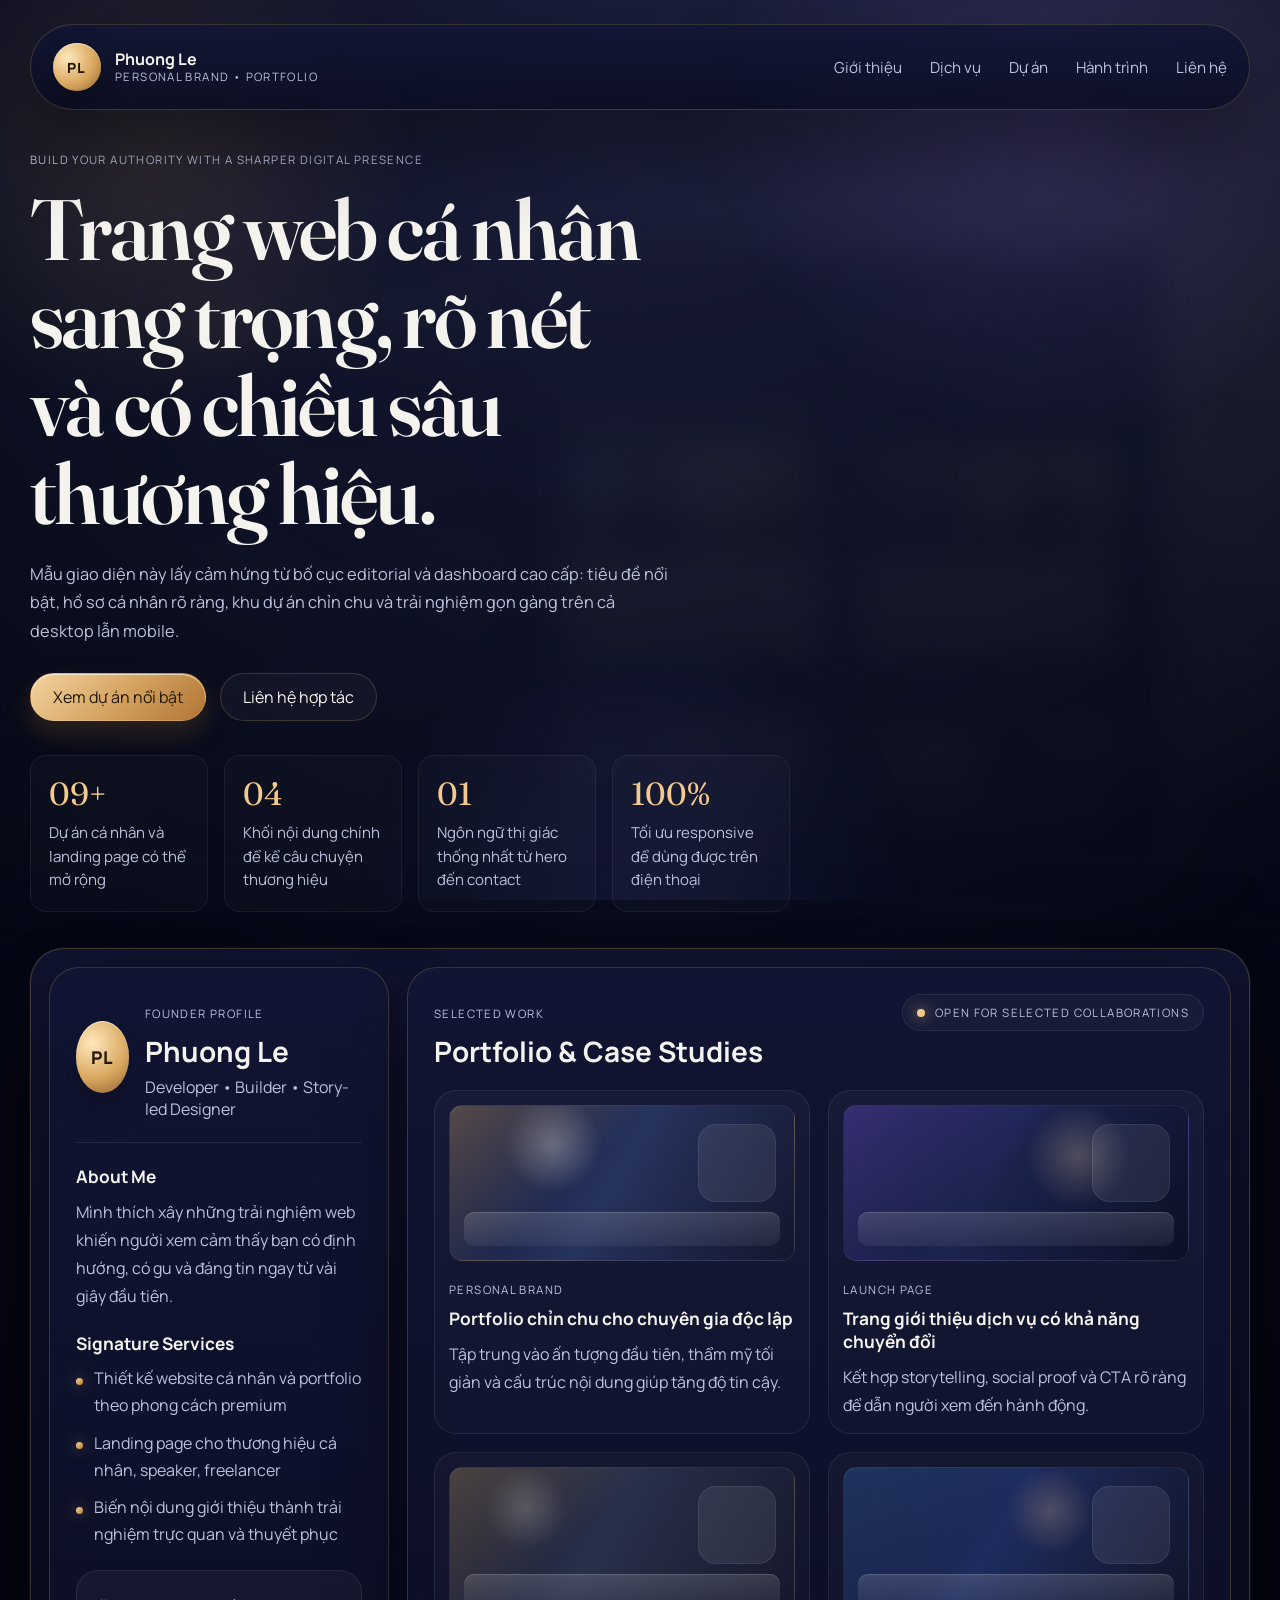
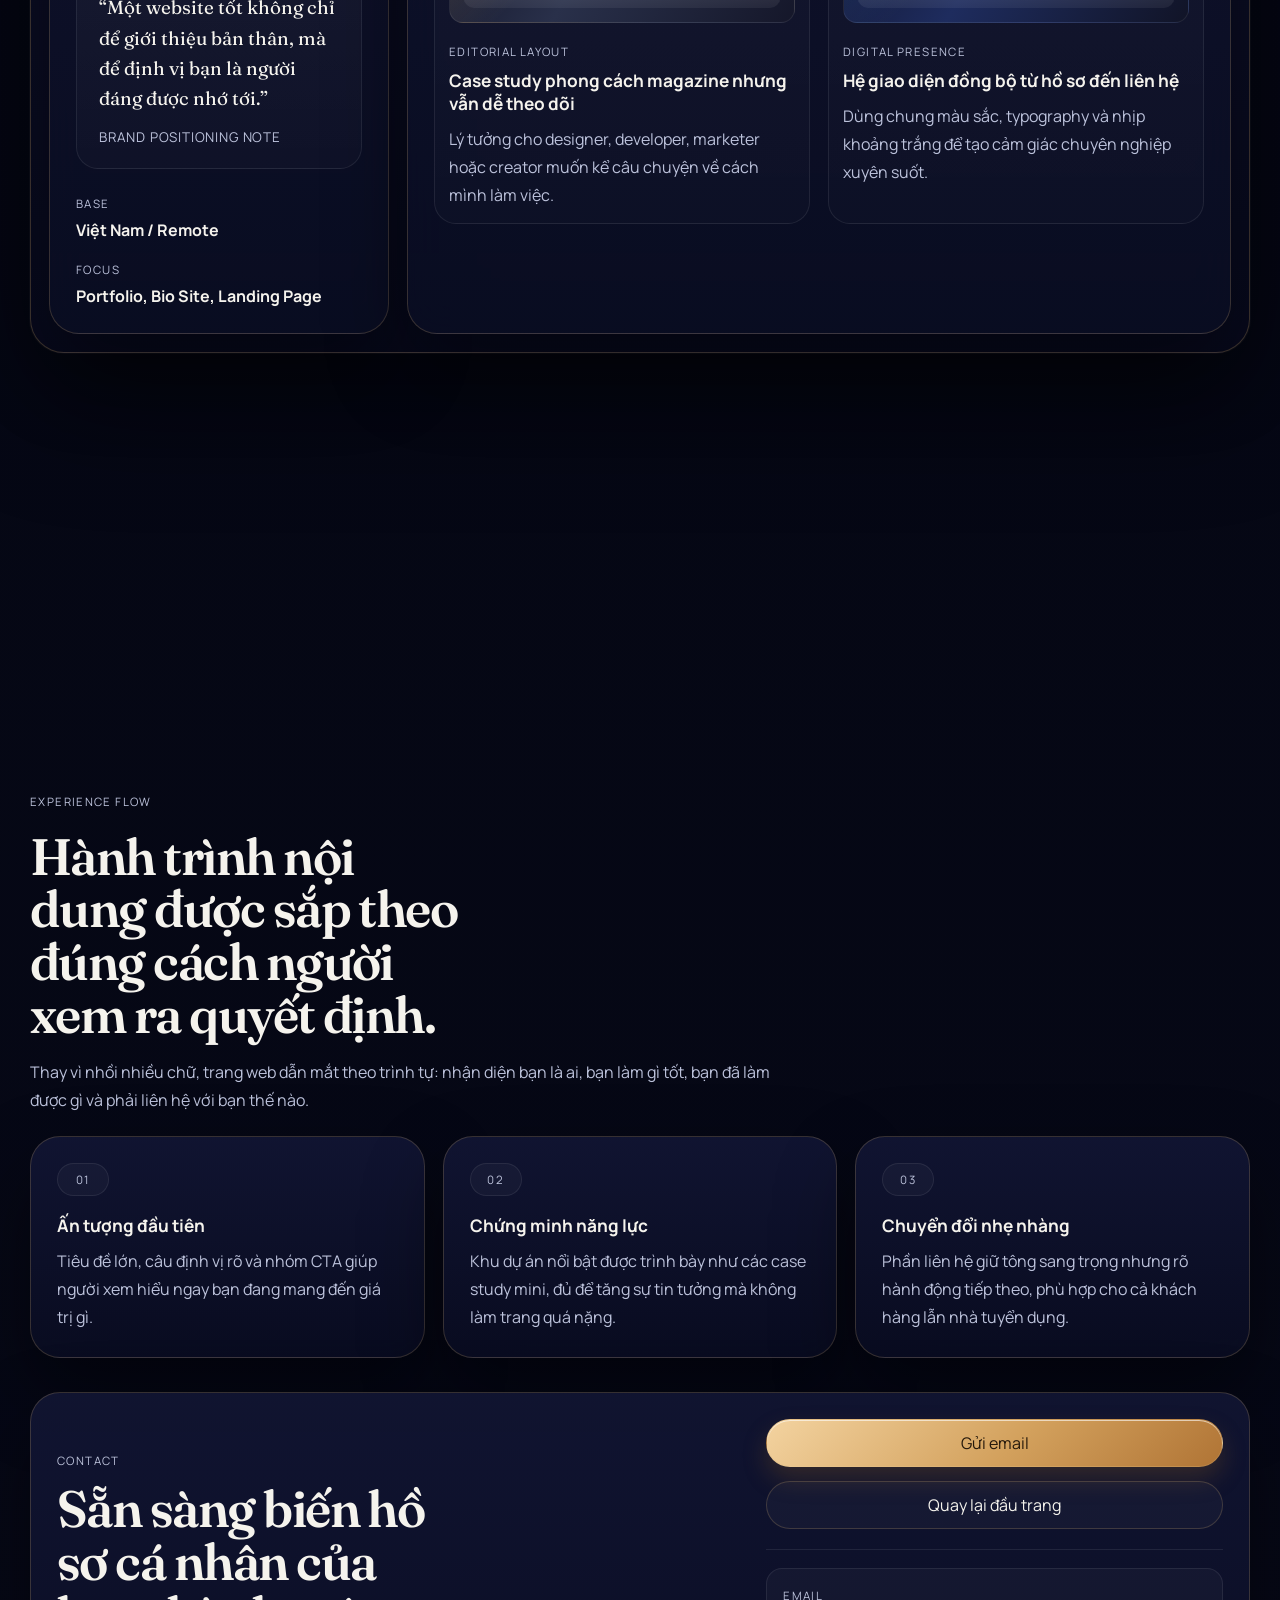
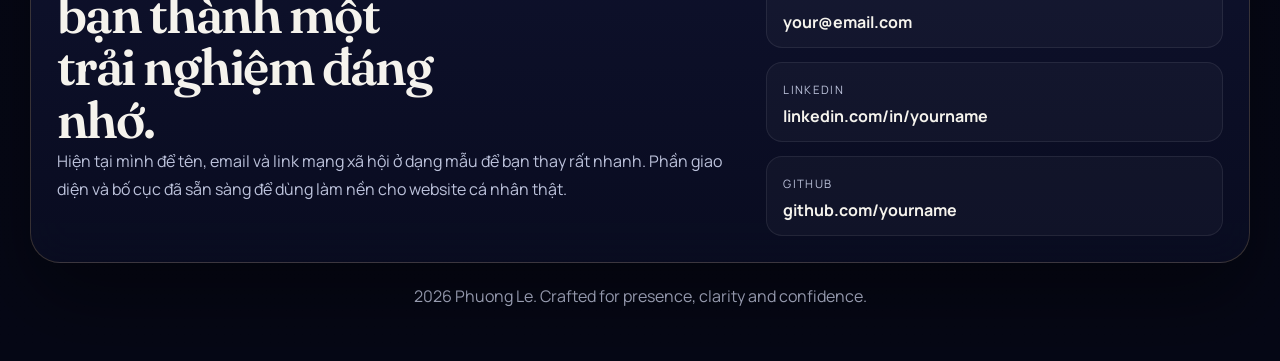
==== index.html @ 5dfbf891 "Initial personal website" ====
<!DOCTYPE html>
<html lang="vi">
  <head>
    <meta charset="UTF-8" />
    <meta name="viewport" content="width=device-width, initial-scale=1.0" />
    <title>Phuong Le | Personal Website</title>
    <meta
      name="description"
      content="Trang web cá nhân phong cách dark luxury dành cho portfolio, thương hiệu cá nhân và các dự án nổi bật."
    />
    <script>
      document.documentElement.classList.add("js");
    </script>
    <link rel="preconnect" href="https://fonts.googleapis.com" />
    <link rel="preconnect" href="https://fonts.gstatic.com" crossorigin />
    <link
      href="https://fonts.googleapis.com/css2?family=Fraunces:opsz,wght@9..144,600;9..144,700&amp;family=Manrope:wght@400;500;600;700;800&amp;display=swap"
      rel="stylesheet"
    />
    <link rel="stylesheet" href="styles.css" />
    <script defer src="script.js"></script>
  </head>
  <body>
    <div class="page-shell">
      <header class="site-header glass reveal">
        <a class="brand" href="#top" aria-label="Trang chủ">
          <span class="brand-mark">PL</span>
          <span class="brand-copy">
            <strong>Phuong Le</strong>
            <small>Personal Brand • Portfolio</small>
          </span>
        </a>

        <button
          class="nav-toggle"
          type="button"
          aria-expanded="false"
          aria-controls="site-nav"
          aria-label="Mở menu điều hướng"
        >
          <span></span>
          <span></span>
        </button>

        <nav class="site-nav" id="site-nav">
          <a href="#gioi-thieu">Giới thiệu</a>
          <a href="#dich-vu">Dịch vụ</a>
          <a href="#du-an">Dự án</a>
          <a href="#hanh-trinh">Hành trình</a>
          <a href="#lien-he">Liên hệ</a>
        </nav>
      </header>

      <main id="top">
        <section class="hero section" id="gioi-thieu">
          <div class="hero-copy reveal">
            <p class="eyebrow">Build your authority with a sharper digital presence</p>
            <h1>Trang web cá nhân sang trọng, rõ nét và có chiều sâu thương hiệu.</h1>
            <p class="lead">
              Mẫu giao diện này lấy cảm hứng từ bố cục editorial và dashboard cao cấp:
              tiêu đề nổi bật, hồ sơ cá nhân rõ ràng, khu dự án chỉn chu và trải nghiệm
              gọn gàng trên cả desktop lẫn mobile.
            </p>

            <div class="cta-row">
              <a class="button button-primary" href="#du-an">Xem dự án nổi bật</a>
              <a class="button button-secondary" href="#lien-he">Liên hệ hợp tác</a>
            </div>

            <dl class="stats">
              <div>
                <dt>09+</dt>
                <dd>Dự án cá nhân và landing page có thể mở rộng</dd>
              </div>
              <div>
                <dt>04</dt>
                <dd>Khối nội dung chính để kể câu chuyện thương hiệu</dd>
              </div>
              <div>
                <dt>01</dt>
                <dd>Ngôn ngữ thị giác thống nhất từ hero đến contact</dd>
              </div>
              <div>
                <dt>100%</dt>
                <dd>Tối ưu responsive để dùng được trên điện thoại</dd>
              </div>
            </dl>
          </div>

          <div class="workspace-frame reveal">
            <aside class="panel profile-panel">
              <div class="profile-top">
                <div class="avatar" aria-hidden="true">PL</div>
                <div>
                  <p class="mini-label">Founder Profile</p>
                  <h2>Phuong Le</h2>
                  <p class="profile-role">Developer • Builder • Story-led Designer</p>
                </div>
              </div>

              <div class="panel-block">
                <h3>About Me</h3>
                <p>
                  Mình thích xây những trải nghiệm web khiến người xem cảm thấy bạn có
                  định hướng, có gu và đáng tin ngay từ vài giây đầu tiên.
                </p>
              </div>

              <div class="panel-block">
                <h3>Signature Services</h3>
                <ul class="service-list">
                  <li>Thiết kế website cá nhân và portfolio theo phong cách premium</li>
                  <li>Landing page cho thương hiệu cá nhân, speaker, freelancer</li>
                  <li>Biến nội dung giới thiệu thành trải nghiệm trực quan và thuyết phục</li>
                </ul>
              </div>

              <blockquote class="quote-card">
                <p>
                  “Một website tốt không chỉ để giới thiệu bản thân, mà để định vị bạn là
                  người đáng được nhớ tới.”
                </p>
                <footer>Brand Positioning Note</footer>
              </blockquote>

              <div class="availability">
                <div>
                  <span>Base</span>
                  <strong>Việt Nam / Remote</strong>
                </div>
                <div>
                  <span>Focus</span>
                  <strong>Portfolio, Bio Site, Landing Page</strong>
                </div>
              </div>
            </aside>

            <section class="panel showcase-panel" id="du-an">
              <div class="section-heading">
                <div>
                  <p class="mini-label">Selected Work</p>
                  <h2>Portfolio &amp; Case Studies</h2>
                </div>
                <span class="status-pill">Open for selected collaborations</span>
              </div>

              <div class="work-grid">
                <article class="work-card">
                  <div class="thumb thumb-strategy"></div>
                  <span class="work-tag">Personal Brand</span>
                  <h3>Portfolio chỉn chu cho chuyên gia độc lập</h3>
                  <p>
                    Tập trung vào ấn tượng đầu tiên, thẩm mỹ tối giản và cấu trúc nội dung
                    giúp tăng độ tin cậy.
                  </p>
                </article>

                <article class="work-card">
                  <div class="thumb thumb-campaign"></div>
                  <span class="work-tag">Launch Page</span>
                  <h3>Trang giới thiệu dịch vụ có khả năng chuyển đổi</h3>
                  <p>
                    Kết hợp storytelling, social proof và CTA rõ ràng để dẫn người xem đến
                    hành động.
                  </p>
                </article>

                <article class="work-card">
                  <div class="thumb thumb-editorial"></div>
                  <span class="work-tag">Editorial Layout</span>
                  <h3>Case study phong cách magazine nhưng vẫn dễ theo dõi</h3>
                  <p>
                    Lý tưởng cho designer, developer, marketer hoặc creator muốn kể câu
                    chuyện về cách mình làm việc.
                  </p>
                </article>

                <article class="work-card">
                  <div class="thumb thumb-growth"></div>
                  <span class="work-tag">Digital Presence</span>
                  <h3>Hệ giao diện đồng bộ từ hồ sơ đến liên hệ</h3>
                  <p>
                    Dùng chung màu sắc, typography và nhịp khoảng trắng để tạo cảm giác
                    chuyên nghiệp xuyên suốt.
                  </p>
                </article>
              </div>
            </section>
          </div>
        </section>

        <section class="section about-grid" id="dich-vu">
          <article class="info-card reveal">
            <p class="mini-label">Positioning</p>
            <h2>Không chỉ “có website”, mà là có một sự hiện diện đủ khác biệt.</h2>
            <p>
              Bố cục được thiết kế để vừa sang trọng vừa có chiều sâu, phù hợp với những
              người muốn thể hiện chất riêng một cách tinh tế thay vì phô trương.
            </p>
          </article>

          <article class="info-card reveal">
            <p class="mini-label">What Makes It Work</p>
            <ul class="detail-list">
              <li>Header nổi, viền ánh kim và hiệu ứng kính mờ để tăng độ cao cấp.</li>
              <li>Hero dạng dashboard giúp bạn giới thiệu bản thân và dự án cùng lúc.</li>
              <li>Nhịp typography rõ ràng để người xem đọc nhanh nhưng vẫn thấy tinh tế.</li>
            </ul>
          </article>

          <article class="info-card reveal">
            <p class="mini-label">Built For</p>
            <ul class="detail-list">
              <li>Developer và freelancer muốn portfolio hiện đại hơn.</li>
              <li>Consultant, speaker, coach hoặc creator cần bio site giàu bản sắc.</li>
              <li>Startup cá nhân muốn có landing page sạch, rõ và đáng tin.</li>
            </ul>
          </article>
        </section>

        <section class="section journey" id="hanh-trinh">
          <div class="section-intro reveal">
            <p class="eyebrow">Experience Flow</p>
            <h2>Hành trình nội dung được sắp theo đúng cách người xem ra quyết định.</h2>
            <p>
              Thay vì nhồi nhiều chữ, trang web dẫn mắt theo trình tự: nhận diện bạn là ai,
              bạn làm gì tốt, bạn đã làm được gì và phải liên hệ với bạn thế nào.
            </p>
          </div>

          <div class="timeline">
            <article class="timeline-card reveal">
              <span class="timeline-year">01</span>
              <h3>Ấn tượng đầu tiên</h3>
              <p>
                Tiêu đề lớn, câu định vị rõ và nhóm CTA giúp người xem hiểu ngay bạn đang
                mang đến giá trị gì.
              </p>
            </article>

            <article class="timeline-card reveal">
              <span class="timeline-year">02</span>
              <h3>Chứng minh năng lực</h3>
              <p>
                Khu dự án nổi bật được trình bày như các case study mini, đủ để tăng sự tin
                tưởng mà không làm trang quá nặng.
              </p>
            </article>

            <article class="timeline-card reveal">
              <span class="timeline-year">03</span>
              <h3>Chuyển đổi nhẹ nhàng</h3>
              <p>
                Phần liên hệ giữ tông sang trọng nhưng rõ hành động tiếp theo, phù hợp cho
                cả khách hàng lẫn nhà tuyển dụng.
              </p>
            </article>
          </div>
        </section>

        <section class="section contact-section" id="lien-he">
          <div class="contact-card reveal">
            <div class="contact-copy">
              <p class="eyebrow">Contact</p>
              <h2>Sẵn sàng biến hồ sơ cá nhân của bạn thành một trải nghiệm đáng nhớ.</h2>
              <p>
                Hiện tại mình để tên, email và link mạng xã hội ở dạng mẫu để bạn thay rất
                nhanh. Phần giao diện và bố cục đã sẵn sàng để dùng làm nền cho website cá
                nhân thật.
              </p>
            </div>

            <div class="contact-actions">
              <a class="button button-primary" href="mailto:your@email.com">Gửi email</a>
              <a class="button button-secondary" href="#gioi-thieu">Quay lại đầu trang</a>

              <div class="contact-list">
                <div>
                  <span>Email</span>
                  <strong>your@email.com</strong>
                </div>
                <div>
                  <span>LinkedIn</span>
                  <strong>linkedin.com/in/yourname</strong>
                </div>
                <div>
                  <span>GitHub</span>
                  <strong>github.com/yourname</strong>
                </div>
              </div>
            </div>
          </div>
        </section>
      </main>

      <footer class="site-footer">
        <p><span id="year"></span> Phuong Le. Crafted for presence, clarity and confidence.</p>
      </footer>
    </div>
  </body>
</html>
---- styles.css ----
:root {
  --bg: #050815;
  --bg-soft: #0d1230;
  --panel: rgba(14, 18, 46, 0.76);
  --panel-strong: rgba(10, 13, 34, 0.92);
  --line: rgba(213, 176, 113, 0.22);
  --line-strong: rgba(237, 201, 143, 0.52);
  --text: #f5f3ed;
  --muted: #bcc2db;
  --accent: #d5b07a;
  --accent-strong: #f4c98d;
  --shadow: 0 36px 80px rgba(0, 0, 0, 0.42);
  --radius-lg: 30px;
  --radius-md: 22px;
  --radius-sm: 16px;
  --max-width: 1220px;
}

*,
*::before,
*::after {
  box-sizing: border-box;
}

html {
  scroll-behavior: smooth;
}

body {
  margin: 0;
  min-height: 100vh;
  font-family: "Manrope", sans-serif;
  color: var(--text);
  background:
    radial-gradient(circle at top, rgba(83, 87, 156, 0.32), transparent 30%),
    linear-gradient(180deg, #070a17 0%, #050714 40%, #060816 100%);
  overflow-x: hidden;
}

body::before,
body::after {
  content: "";
  position: fixed;
  inset: 0;
  pointer-events: none;
  z-index: -2;
}

body::before {
  background:
    linear-gradient(180deg, rgba(7, 10, 22, 0.65), rgba(7, 10, 22, 0.95)),
    url("profile.jpg") center top / cover no-repeat;
  opacity: 0.28;
  filter: saturate(1.15) blur(18px);
  transform: scale(1.08);
}

body::after {
  z-index: -1;
  background:
    radial-gradient(circle at 12% 18%, rgba(255, 197, 117, 0.12), transparent 20%),
    radial-gradient(circle at 82% 12%, rgba(152, 123, 255, 0.16), transparent 26%),
    radial-gradient(circle at 50% 100%, rgba(92, 108, 255, 0.11), transparent 26%);
}

a {
  color: inherit;
  text-decoration: none;
}

img {
  display: block;
  max-width: 100%;
}

button {
  font: inherit;
}

.page-shell {
  width: min(calc(100% - 32px), var(--max-width));
  margin: 0 auto;
  padding: 24px 0 48px;
}

.glass,
.panel,
.info-card,
.timeline-card,
.contact-card {
  background:
    linear-gradient(180deg, rgba(18, 22, 52, 0.9), rgba(10, 13, 34, 0.88));
  border: 1px solid var(--line);
  box-shadow: var(--shadow);
  backdrop-filter: blur(20px);
}

.site-header {
  position: sticky;
  top: 18px;
  z-index: 30;
  display: flex;
  align-items: center;
  justify-content: space-between;
  gap: 20px;
  padding: 18px 22px;
  border-radius: 999px;
}

.brand {
  display: inline-flex;
  align-items: center;
  gap: 14px;
}

.brand-mark,
.avatar {
  display: grid;
  place-items: center;
  border-radius: 50%;
  color: #24180b;
  font-weight: 800;
  letter-spacing: 0.08em;
  background:
    radial-gradient(circle at 30% 30%, #ffe8bd, #d8a65d 58%, #8b6131 100%);
  box-shadow:
    inset 0 1px 0 rgba(255, 255, 255, 0.55),
    0 16px 32px rgba(0, 0, 0, 0.28);
}

.brand-mark {
  width: 48px;
  height: 48px;
  font-size: 0.88rem;
}

.brand-copy {
  display: inline-flex;
  flex-direction: column;
  gap: 2px;
}

.brand-copy strong {
  font-size: 1rem;
  line-height: 1;
}

.brand-copy small,
.mini-label,
.work-tag,
.eyebrow,
.status-pill,
.timeline-year,
.contact-list span,
.availability span {
  color: var(--muted);
  letter-spacing: 0.12em;
  text-transform: uppercase;
  font-size: 0.72rem;
}

.site-nav {
  display: inline-flex;
  align-items: center;
  gap: 28px;
}

.site-nav a {
  position: relative;
  color: var(--muted);
  font-size: 0.95rem;
  transition: color 180ms ease;
}

.site-nav a::after {
  content: "";
  position: absolute;
  left: 0;
  right: 0;
  bottom: -6px;
  height: 1px;
  background: linear-gradient(90deg, transparent, var(--accent), transparent);
  opacity: 0;
  transform: scaleX(0.65);
  transition:
    opacity 180ms ease,
    transform 180ms ease;
}

.site-nav a:hover,
.site-nav a:focus-visible {
  color: var(--text);
}

.site-nav a:hover::after,
.site-nav a:focus-visible::after {
  opacity: 1;
  transform: scaleX(1);
}

.nav-toggle {
  display: none;
  flex-direction: column;
  justify-content: center;
  gap: 6px;
  width: 48px;
  height: 48px;
  padding: 0;
  border: 1px solid var(--line);
  border-radius: 50%;
  background: rgba(9, 12, 29, 0.8);
  color: var(--text);
  cursor: pointer;
}

.nav-toggle span {
  width: 18px;
  height: 1.5px;
  margin: 0 auto;
  background: currentColor;
}

.section {
  margin-top: 34px;
  scroll-margin-top: 120px;
}

.hero {
  margin-top: 42px;
}

.hero-copy {
  max-width: 760px;
}

.eyebrow {
  margin: 0 0 18px;
}

.hero h1,
.info-card h2,
.section-intro h2,
.contact-copy h2 {
  margin: 0;
  font-family: "Fraunces", serif;
  font-weight: 600;
  line-height: 1.03;
  letter-spacing: -0.03em;
}

.hero h1 {
  font-size: clamp(3rem, 7vw, 5.35rem);
  max-width: 12ch;
}

.lead,
.panel-block p,
.work-card p,
.info-card p,
.detail-list,
.section-intro p,
.timeline-card p,
.contact-copy p {
  color: var(--muted);
  line-height: 1.75;
}

.lead {
  max-width: 64ch;
  margin: 22px 0 0;
  font-size: 1.02rem;
}

.cta-row {
  display: flex;
  flex-wrap: wrap;
  gap: 14px;
  margin-top: 28px;
}

.button {
  display: inline-flex;
  align-items: center;
  justify-content: center;
  min-height: 48px;
  padding: 0 22px;
  border-radius: 999px;
  border: 1px solid var(--line);
  transition:
    transform 180ms ease,
    border-color 180ms ease,
    background 180ms ease,
    color 180ms ease;
}

.button:hover,
.button:focus-visible {
  transform: translateY(-2px);
  border-color: var(--line-strong);
}

.button-primary {
  color: #24180b;
  background:
    linear-gradient(135deg, #f3d3a0, #d3a15d 54%, #b07435);
  box-shadow:
    inset 0 1px 0 rgba(255, 255, 255, 0.6),
    0 12px 24px rgba(151, 101, 36, 0.26);
}

.button-secondary {
  background: rgba(255, 255, 255, 0.03);
  color: var(--text);
}

.stats {
  display: grid;
  grid-template-columns: repeat(4, minmax(0, 1fr));
  gap: 16px;
  margin: 34px 0 0;
}

.stats div {
  padding: 18px 18px 20px;
  border: 1px solid rgba(255, 255, 255, 0.06);
  border-radius: var(--radius-sm);
  background: rgba(255, 255, 255, 0.02);
}

.stats dt {
  margin-bottom: 8px;
  font-family: "Fraunces", serif;
  font-size: 2rem;
  color: var(--accent-strong);
}

.stats dd {
  margin: 0;
  color: var(--muted);
  line-height: 1.55;
  font-size: 0.94rem;
}

.workspace-frame {
  display: grid;
  grid-template-columns: minmax(300px, 340px) minmax(0, 1fr);
  gap: 18px;
  margin-top: 36px;
  padding: 18px;
  border-radius: calc(var(--radius-lg) + 4px);
  background:
    linear-gradient(180deg, rgba(18, 21, 49, 0.9), rgba(8, 10, 29, 0.88));
  border: 1px solid rgba(225, 183, 110, 0.26);
  box-shadow:
    0 0 0 1px rgba(255, 255, 255, 0.03),
    0 48px 120px rgba(0, 0, 0, 0.48);
}

.panel {
  border-radius: var(--radius-lg);
  padding: 26px;
}

.profile-panel {
  display: flex;
  flex-direction: column;
  gap: 22px;
}

.profile-top {
  display: flex;
  align-items: center;
  gap: 16px;
  padding-bottom: 22px;
  border-bottom: 1px solid rgba(255, 255, 255, 0.08);
}

.avatar {
  width: 72px;
  height: 72px;
  font-size: 1.1rem;
}

.profile-top h2,
.section-heading h2 {
  margin: 6px 0 0;
  font-size: 1.75rem;
}

.profile-role {
  margin: 6px 0 0;
  color: var(--muted);
}

.panel-block h3,
.work-card h3,
.timeline-card h3 {
  margin: 0 0 10px;
  font-size: 1.08rem;
}

.panel-block p,
.work-card p,
.timeline-card p,
.contact-copy p {
  margin: 0;
}

.service-list,
.detail-list {
  margin: 0;
  padding: 0;
  list-style: none;
}

.service-list {
  display: grid;
  gap: 10px;
}

.service-list li,
.detail-list li {
  position: relative;
  padding-left: 18px;
  color: var(--muted);
  line-height: 1.7;
}

.service-list li::before,
.detail-list li::before {
  content: "";
  position: absolute;
  left: 0;
  top: 0.8em;
  width: 7px;
  height: 7px;
  border-radius: 50%;
  background: linear-gradient(135deg, #f9d9a4, #b67831);
  box-shadow: 0 0 14px rgba(235, 184, 107, 0.5);
}

.quote-card {
  margin: 0;
  padding: 22px;
  border-radius: var(--radius-md);
  background:
    linear-gradient(180deg, rgba(255, 255, 255, 0.04), rgba(255, 255, 255, 0.02));
  border: 1px solid rgba(255, 255, 255, 0.08);
}

.quote-card p {
  margin: 0;
  font-family: "Fraunces", serif;
  font-size: 1.18rem;
  line-height: 1.6;
}

.quote-card footer {
  margin-top: 14px;
  color: var(--muted);
  font-size: 0.84rem;
  letter-spacing: 0.06em;
  text-transform: uppercase;
}

.availability {
  display: grid;
  gap: 16px;
}

.availability strong,
.contact-list strong {
  display: block;
  margin-top: 6px;
  font-weight: 700;
}

.showcase-panel {
  position: relative;
}

.section-heading {
  display: flex;
  align-items: flex-start;
  justify-content: space-between;
  gap: 18px;
  margin-bottom: 20px;
}

.status-pill {
  display: inline-flex;
  align-items: center;
  gap: 10px;
  padding: 10px 14px;
  border-radius: 999px;
  border: 1px solid rgba(255, 255, 255, 0.08);
  background: rgba(255, 255, 255, 0.03);
}

.status-pill::before {
  content: "";
  width: 8px;
  height: 8px;
  border-radius: 50%;
  background: var(--accent-strong);
  box-shadow: 0 0 14px rgba(244, 201, 141, 0.85);
}

.work-grid {
  display: grid;
  grid-template-columns: repeat(2, minmax(0, 1fr));
  gap: 18px;
}

.work-card {
  padding: 14px;
  height: 100%;
  border-radius: var(--radius-md);
  border: 1px solid rgba(255, 255, 255, 0.08);
  background:
    linear-gradient(180deg, rgba(255, 255, 255, 0.03), rgba(255, 255, 255, 0.015));
  transition:
    transform 220ms ease,
    border-color 220ms ease,
    box-shadow 220ms ease;
}

.work-card:hover {
  transform: translateY(-6px);
  border-color: rgba(244, 201, 141, 0.4);
  box-shadow: 0 22px 36px rgba(0, 0, 0, 0.28);
}

.thumb {
  position: relative;
  height: 156px;
  margin-bottom: 16px;
  overflow: hidden;
  border-radius: 14px;
  border: 1px solid rgba(255, 255, 255, 0.08);
}

.thumb::before,
.thumb::after {
  content: "";
  position: absolute;
  inset: auto;
}

.thumb::before {
  left: 14px;
  right: 14px;
  bottom: 14px;
  height: 34px;
  border-radius: 10px;
  background:
    linear-gradient(180deg, rgba(255, 255, 255, 0.14), rgba(255, 255, 255, 0.06));
  box-shadow: inset 0 1px 0 rgba(255, 255, 255, 0.14);
}

.thumb::after {
  width: 78px;
  height: 78px;
  top: 18px;
  right: 18px;
  border-radius: 18px;
  border: 1px solid rgba(255, 255, 255, 0.08);
  background: rgba(255, 255, 255, 0.08);
}

.thumb-strategy {
  background:
    linear-gradient(135deg, rgba(247, 194, 120, 0.3), transparent 40%),
    radial-gradient(circle at 30% 25%, rgba(255, 255, 255, 0.28), transparent 18%),
    linear-gradient(120deg, #0f1535 0%, #26335d 48%, #13162d 100%);
}

.thumb-campaign {
  background:
    linear-gradient(135deg, rgba(128, 102, 255, 0.32), transparent 45%),
    radial-gradient(circle at 68% 32%, rgba(255, 222, 179, 0.24), transparent 20%),
    linear-gradient(120deg, #12152f 0%, #1c2450 42%, #0c1025 100%);
}

.thumb-editorial {
  background:
    linear-gradient(135deg, rgba(255, 212, 146, 0.25), transparent 40%),
    radial-gradient(circle at 22% 26%, rgba(255, 255, 255, 0.18), transparent 14%),
    linear-gradient(120deg, #0f1124 0%, #29304a 44%, #15172a 100%);
}

.thumb-growth {
  background:
    linear-gradient(135deg, rgba(80, 153, 255, 0.24), transparent 40%),
    radial-gradient(circle at 60% 28%, rgba(255, 204, 149, 0.22), transparent 18%),
    linear-gradient(120deg, #11142d 0%, #1e2c5e 44%, #111427 100%);
}

.work-tag {
  display: inline-block;
  margin-bottom: 10px;
}

.about-grid {
  display: grid;
  grid-template-columns: 1.25fr 1fr 1fr;
  gap: 18px;
}

.info-card,
.timeline-card,
.contact-card {
  height: 100%;
  border-radius: var(--radius-lg);
  padding: 26px;
}

.info-card h2 {
  margin-top: 8px;
  font-size: clamp(2rem, 3vw, 2.9rem);
  max-width: 13ch;
}

.detail-list {
  display: grid;
  gap: 12px;
}

.section-intro {
  max-width: 760px;
}

.section-intro h2 {
  margin-top: 10px;
  font-size: clamp(2.2rem, 4vw, 3.6rem);
  max-width: 13ch;
}

.timeline {
  display: grid;
  grid-template-columns: repeat(3, minmax(0, 1fr));
  gap: 18px;
  margin-top: 22px;
}

.timeline-year {
  display: inline-flex;
  align-items: center;
  justify-content: center;
  min-width: 52px;
  padding: 8px 12px;
  margin-bottom: 18px;
  border-radius: 999px;
  border: 1px solid rgba(255, 255, 255, 0.08);
  background: rgba(255, 255, 255, 0.03);
}

.contact-card {
  display: grid;
  grid-template-columns: minmax(0, 1.2fr) minmax(280px, 0.8fr);
  gap: 24px;
  align-items: center;
}

.contact-copy h2 {
  margin-top: 12px;
  font-size: clamp(2.1rem, 4vw, 3.4rem);
  max-width: 12ch;
}

.contact-actions {
  display: grid;
  gap: 14px;
}

.contact-list {
  display: grid;
  gap: 14px;
  margin-top: 6px;
  padding-top: 18px;
  border-top: 1px solid rgba(255, 255, 255, 0.08);
}

.contact-list div {
  padding: 14px 16px;
  border-radius: var(--radius-sm);
  border: 1px solid rgba(255, 255, 255, 0.08);
  background: rgba(255, 255, 255, 0.03);
}

.site-footer {
  padding: 22px 0 6px;
  color: var(--muted);
  text-align: center;
}

.site-footer p {
  margin: 0;
}

.js .reveal {
  opacity: 0;
  transform: translateY(28px);
  transition:
    opacity 650ms ease,
    transform 650ms ease;
}

.js .reveal.is-visible {
  opacity: 1;
  transform: translateY(0);
}

@media (max-width: 1100px) {
  .stats,
  .timeline,
  .about-grid {
    grid-template-columns: repeat(2, minmax(0, 1fr));
  }

  .contact-card {
    grid-template-columns: 1fr;
  }
}

@media (max-width: 920px) {
  .workspace-frame {
    grid-template-columns: 1fr;
  }

  .hero h1 {
    max-width: 14ch;
  }
}

@media (max-width: 760px) {
  .page-shell {
    width: min(calc(100% - 20px), var(--max-width));
    padding-top: 16px;
  }

  .site-header {
    padding: 16px 18px;
  }

  .nav-toggle {
    display: inline-flex;
  }

  .site-nav {
    position: absolute;
    top: calc(100% + 12px);
    right: 0;
    min-width: 220px;
    padding: 16px;
    flex-direction: column;
    align-items: flex-start;
    gap: 14px;
    border-radius: 20px;
    border: 1px solid var(--line);
    background:
      linear-gradient(180deg, rgba(18, 22, 52, 0.97), rgba(9, 11, 28, 0.96));
    box-shadow: var(--shadow);
    opacity: 0;
    visibility: hidden;
    transform: translateY(-8px);
    transition:
      opacity 180ms ease,
      transform 180ms ease,
      visibility 180ms ease;
  }

  body[data-nav-open="true"] .site-nav {
    opacity: 1;
    visibility: visible;
    transform: translateY(0);
  }

  .hero {
    margin-top: 28px;
  }

  .hero h1,
  .info-card h2,
  .section-intro h2,
  .contact-copy h2 {
    max-width: none;
  }

  .section-heading {
    flex-direction: column;
  }

  .status-pill {
    align-self: flex-start;
  }

  .work-grid,
  .stats,
  .timeline,
  .about-grid {
    grid-template-columns: 1fr;
  }

  .panel,
  .info-card,
  .timeline-card,
  .contact-card {
    padding: 22px;
  }
}

@media (prefers-reduced-motion: reduce) {
  html {
    scroll-behavior: auto;
  }

  .button,
  .work-card,
  .js .reveal,
  .site-nav {
    transition: none;
  }
}
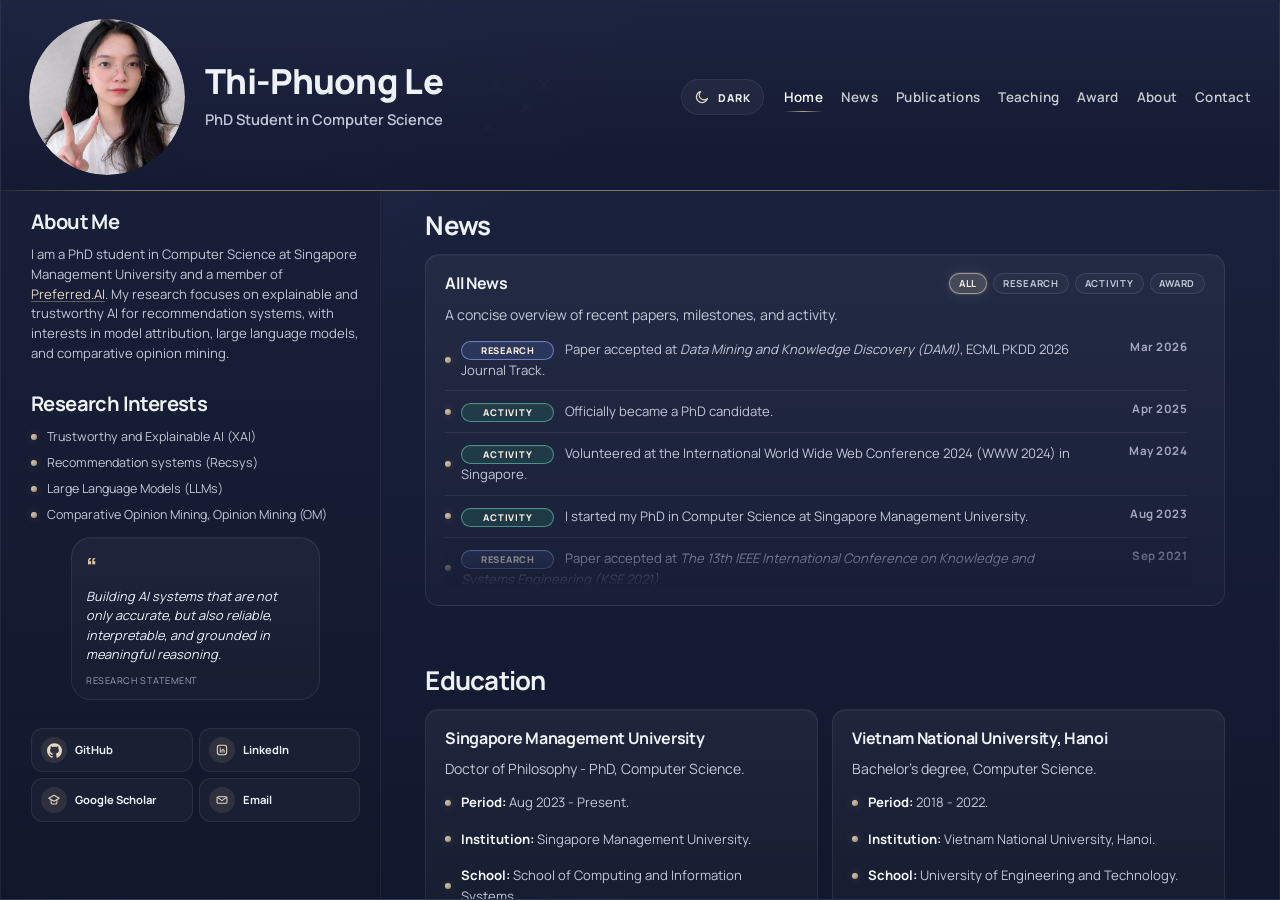
==== commit 53455856: "ver 1.0" ====
--- a/index.html
+++ b/index.html
@@ -1,301 +1,561 @@
 <!DOCTYPE html>
-<html lang="vi">
+<html lang="en">
   <head>
     <meta charset="UTF-8" />
     <meta name="viewport" content="width=device-width, initial-scale=1.0" />
-    <title>Phuong Le | Personal Website</title>
+    <title>Thi-Phuong Le | Home</title>
     <meta
       name="description"
-      content="Trang web cá nhân phong cách dark luxury dành cho portfolio, thương hiệu cá nhân và các dự án nổi bật."
+      content="Home page for Thi-Phuong Le, PhD Student in Computer Science (Artificial Intelligence) at Singapore Management University."
     />
     <script>
       document.documentElement.classList.add("js");
+      try {
+        const savedTheme = localStorage.getItem("site-theme");
+        if (savedTheme === "light" || savedTheme === "dark") {
+          document.documentElement.dataset.theme = savedTheme;
+        }
+      } catch (error) {}
     </script>
     <link rel="preconnect" href="https://fonts.googleapis.com" />
     <link rel="preconnect" href="https://fonts.gstatic.com" crossorigin />
     <link
-      href="https://fonts.googleapis.com/css2?family=Fraunces:opsz,wght@9..144,600;9..144,700&amp;family=Manrope:wght@400;500;600;700;800&amp;display=swap"
+      href="https://fonts.googleapis.com/css2?family=Manrope:wght@400;500;600;700;800&amp;display=swap"
       rel="stylesheet"
     />
     <link rel="stylesheet" href="styles.css" />
     <script defer src="script.js"></script>
   </head>
-  <body>
+  <body data-page="home">
     <div class="page-shell">
-      <header class="site-header glass reveal">
-        <a class="brand" href="#top" aria-label="Trang chủ">
-          <span class="brand-mark">PL</span>
-          <span class="brand-copy">
-            <strong>Phuong Le</strong>
-            <small>Personal Brand • Portfolio</small>
-          </span>
-        </a>
-
-        <button
-          class="nav-toggle"
-          type="button"
-          aria-expanded="false"
-          aria-controls="site-nav"
-          aria-label="Mở menu điều hướng"
-        >
-          <span></span>
-          <span></span>
-        </button>
-
-        <nav class="site-nav" id="site-nav">
-          <a href="#gioi-thieu">Giới thiệu</a>
-          <a href="#dich-vu">Dịch vụ</a>
-          <a href="#du-an">Dự án</a>
-          <a href="#hanh-trinh">Hành trình</a>
-          <a href="#lien-he">Liên hệ</a>
-        </nav>
-      </header>
-
-      <main id="top">
-        <section class="hero section" id="gioi-thieu">
-          <div class="hero-copy reveal">
-            <p class="eyebrow">Build your authority with a sharper digital presence</p>
-            <h1>Trang web cá nhân sang trọng, rõ nét và có chiều sâu thương hiệu.</h1>
-            <p class="lead">
-              Mẫu giao diện này lấy cảm hứng từ bố cục editorial và dashboard cao cấp:
-              tiêu đề nổi bật, hồ sơ cá nhân rõ ràng, khu dự án chỉn chu và trải nghiệm
-              gọn gàng trên cả desktop lẫn mobile.
-            </p>
-
-            <div class="cta-row">
-              <a class="button button-primary" href="#du-an">Xem dự án nổi bật</a>
-              <a class="button button-secondary" href="#lien-he">Liên hệ hợp tác</a>
+      <main class="reference-board" id="top">
+        <header class="topbar reveal">
+          <a class="brand" href="index.html" aria-label="Thi-Phuong Le home">
+            <span class="avatar avatar--portrait" aria-hidden="true">
+              <img class="avatar-photo" src="profile_image.svg" alt="" />
+            </span>
+
+            <span class="brand-copy">
+              <span class="brand-name">Thi-Phuong Le</span>
+              <span class="brand-role">PhD Student in Computer Science</span>
+            </span>
+          </a>
+
+          <button
+            class="theme-toggle"
+            type="button"
+            aria-pressed="false"
+            aria-label="Switch color theme"
+            title="Toggle color theme"
+          >
+            <span class="theme-toggle-icon theme-toggle-icon--sun" aria-hidden="true">
+              <svg viewBox="0 0 24 24">
+                <circle cx="12" cy="12" r="4.2"></circle>
+                <path d="M12 2.5v2.3M12 19.2v2.3M4.8 4.8l1.6 1.6M17.6 17.6l1.6 1.6M2.5 12h2.3M19.2 12h2.3M4.8 19.2l1.6-1.6M17.6 6.4l1.6-1.6"></path>
+              </svg>
+            </span>
+            <span class="theme-toggle-icon theme-toggle-icon--moon" aria-hidden="true">
+              <svg viewBox="0 0 24 24">
+                <path d="M20.2 14.1A8.4 8.4 0 1 1 9.9 3.8a6.9 6.9 0 1 0 10.3 10.3z"></path>
+              </svg>
+            </span>
+            <span class="theme-toggle-label">Dark</span>
+          </button>
+
+          <button
+            class="nav-toggle"
+            type="button"
+            aria-expanded="false"
+            aria-controls="site-nav"
+            aria-label="Open navigation"
+          >
+            <span></span>
+            <span></span>
+          </button>
+
+          <nav class="site-nav" id="site-nav">
+            <a href="index.html" data-page="home">Home</a>
+            <a href="news.html" data-page="news">News</a>
+            <a href="publications.html" data-page="publications">Publications</a>
+            <a href="teaching.html" data-page="teaching">Teaching</a>
+            <a href="award.html" data-page="award">Award</a>
+            <a href="about.html" data-page="about">About</a>
+            <a href="contact.html" data-page="contact">Contact</a>
+          </nav>
+        </header>
+
+        <div class="accent-line" aria-hidden="true"></div>
+
+        <div class="board-layout">
+          <aside class="sidebar reveal">
+            <section class="sidebar-block">
+              <h2>About Me</h2>
+              <p>
+                I am a PhD student in Computer Science at Singapore Management
+                University and a member of
+                <a
+                  class="inline-link"
+                  href="https://preferred.ai/people"
+                  target="_blank"
+                  rel="noreferrer"
+                >Preferred.AI</a>.
+                My research focuses on explainable and trustworthy AI for
+                recommendation systems, with interests in model attribution,
+                large language models, and comparative opinion mining.
+              </p>
+            </section>
+
+            <section class="sidebar-block sidebar-block--compact">
+              <h2>Research Interests</h2>
+              <ul class="sidebar-list">
+                <li>Trustworthy and Explainable AI (XAI)</li>
+                <li>Recommendation systems (Recsys)</li>
+                <li>Large Language Models (LLMs)</li>
+                <li>Comparative Opinion Mining, Opinion Mining (OM)</li>
+              </ul>
+            </section>
+
+            <blockquote class="quote-card">
+              <span class="quote-mark quote-mark--open">“</span>
+              <p>
+                <em>Building AI systems that are not only accurate, but also reliable,
+                interpretable, and grounded in meaningful reasoning.</em>
+              </p>
+              <footer>Research statement</footer>
+            </blockquote>
+
+            <div class="social-grid" aria-label="Professional links">
+                <a
+                  class="social-link"
+                  href="https://github.com/phuonglt26"
+                  target="_blank"
+                  rel="noreferrer"
+                  aria-label="Open GitHub profile"
+                >
+                  <span class="social-icon social-icon--github" aria-hidden="true">
+                    <svg viewBox="0 0 98 96" role="img" focusable="false">
+                      <path d="M41.4395 69.3848C28.8066 67.8535 19.9062 58.7617 19.9062 46.9902C19.9062 42.2051 21.6289 37.0371 24.5 33.5918C23.2559 30.4336 23.4473 23.7344 24.8828 20.959C28.7109 20.4805 33.8789 22.4902 36.9414 25.2656C40.5781 24.1172 44.4062 23.543 49.0957 23.543C53.7852 23.543 57.6133 24.1172 61.0586 25.1699C64.0254 22.4902 69.2891 20.4805 73.1172 20.959C74.457 23.543 74.6484 30.2422 73.4043 33.4961C76.4668 37.1328 78.0937 42.0137 78.0937 46.9902C78.0937 58.7617 69.1934 67.6621 56.3691 69.2891C59.623 71.3945 61.8242 75.9883 61.8242 81.252L61.8242 91.2051C61.8242 94.0762 64.2168 95.7031 67.0879 94.5547C84.4102 87.9512 98 70.6289 98 49.1914C98 22.1074 75.9883 0 48.9043 0C21.8203 0 0 22.1074 0 49.1914C0 70.4375 13.4941 88.0469 31.6777 94.6504C34.2617 95.6074 36.75 93.8848 36.75 91.3008L36.75 83.6445C35.4102 84.2188 33.6875 84.6016 32.1562 84.6016C25.8398 84.6016 22.1074 81.1563 19.4277 74.7441C18.375 72.1602 17.2266 70.6289 15.0254 70.3418C13.877 70.2461 13.4941 69.7676 13.4941 69.1934C13.4941 68.0449 15.4082 67.1836 17.3223 67.1836C20.0977 67.1836 22.4902 68.9063 24.9785 72.4473C26.8926 75.2227 28.9023 76.4668 31.2949 76.4668C33.6875 76.4668 35.2187 75.6055 37.4199 73.4043C39.0469 71.7773 40.291 70.3418 41.4395 69.3848Z" />
+                    </svg>
+                  </span>
+                  <span class="social-label">GitHub</span>
+                </a>
+
+                <a
+                  class="social-link"
+                  href="https://www.linkedin.com/in/phuonglt26/"
+                  target="_blank"
+                  rel="noreferrer"
+                  aria-label="Open LinkedIn profile"
+                >
+                  <span class="social-icon" aria-hidden="true">
+                    <svg viewBox="0 0 24 24" role="img" focusable="false">
+                      <rect x="4" y="4" width="16" height="16" rx="4" />
+                      <path d="M9 10v6M9 8.25h.01M12 16v-3.2a1.8 1.8 0 0 1 3.6 0V16" />
+                    </svg>
+                  </span>
+                  <span class="social-label">LinkedIn</span>
+                </a>
+
+                <a
+                  class="social-link"
+                  href="https://scholar.google.com/citations?user=2zA7124AAAAJ&amp;hl=vi&amp;authuser=1"
+                  target="_blank"
+                  rel="noreferrer"
+                  aria-label="Open Google Scholar profile"
+                >
+                  <span class="social-icon" aria-hidden="true">
+                    <svg viewBox="0 0 24 24" role="img" focusable="false">
+                      <path d="M3 9 12 4l9 5-9 5-9-5Z" />
+                      <path d="M7 12v4.5c0 1.2 2.2 2.5 5 2.5s5-1.3 5-2.5V12" />
+                    </svg>
+                  </span>
+                  <span class="social-label">Google Scholar</span>
+                </a>
+
+                <a
+                  class="social-link"
+                  href="mailto:tp.le.2023@phd.smu.edu.sg"
+                  aria-label="Send email to tp.le.2023@phd.smu.edu.sg"
+                >
+                  <span class="social-icon" aria-hidden="true">
+                    <svg viewBox="0 0 24 24" role="img" focusable="false">
+                      <rect x="3.5" y="6.5" width="17" height="11" rx="2" />
+                      <path d="m5 8 7 5 7-5" />
+                    </svg>
+                  </span>
+                  <span class="social-label">Email</span>
+                </a>
             </div>
-
-            <dl class="stats">
-              <div>
-                <dt>09+</dt>
-                <dd>Dự án cá nhân và landing page có thể mở rộng</dd>
-              </div>
-              <div>
-                <dt>04</dt>
-                <dd>Khối nội dung chính để kể câu chuyện thương hiệu</dd>
-              </div>
-              <div>
-                <dt>01</dt>
-                <dd>Ngôn ngữ thị giác thống nhất từ hero đến contact</dd>
-              </div>
-              <div>
-                <dt>100%</dt>
-                <dd>Tối ưu responsive để dùng được trên điện thoại</dd>
-              </div>
-            </dl>
-          </div>
-
-          <div class="workspace-frame reveal">
-            <aside class="panel profile-panel">
-              <div class="profile-top">
-                <div class="avatar" aria-hidden="true">PL</div>
+          </aside>
+
+          <section class="content-column">
+            <section class="content-group reveal home-section">
+              <div class="group-heading">
                 <div>
-                  <p class="mini-label">Founder Profile</p>
-                  <h2>Phuong Le</h2>
-                  <p class="profile-role">Developer • Builder • Story-led Designer</p>
+                  <h2>News</h2>
                 </div>
               </div>
 
-              <div class="panel-block">
-                <h3>About Me</h3>
-                <p>
-                  Mình thích xây những trải nghiệm web khiến người xem cảm thấy bạn có
-                  định hướng, có gu và đáng tin ngay từ vài giây đầu tiên.
-                </p>
-              </div>
-
-              <div class="panel-block">
-                <h3>Signature Services</h3>
-                <ul class="service-list">
-                  <li>Thiết kế website cá nhân và portfolio theo phong cách premium</li>
-                  <li>Landing page cho thương hiệu cá nhân, speaker, freelancer</li>
-                  <li>Biến nội dung giới thiệu thành trải nghiệm trực quan và thuyết phục</li>
-                </ul>
-              </div>
-
-              <blockquote class="quote-card">
-                <p>
-                  “Một website tốt không chỉ để giới thiệu bản thân, mà để định vị bạn là
-                  người đáng được nhớ tới.”
-                </p>
-                <footer>Brand Positioning Note</footer>
-              </blockquote>
-
-              <div class="availability">
+              <div class="home-panel-grid home-panel-grid--news">
+                <!-- <article class="home-panel home-panel--upcoming">
+                  <h3>Upcoming</h3>
+                  <p>
+                    An upcoming academic activity.
+                  </p>
+                  <ul class="home-panel-list">
+                    <li>
+                      <span class="news-tag news-tag--activity">Activity</span>
+                      <strong>September 2026:</strong> presenting a paper at
+                      ECML PKDD in Naples, Italy.
+                    </li>
+                  </ul>
+                </article> -->
+
+                <article class="home-panel home-panel--scroll home-panel--wide" data-news-filter-group>
+                  <div class="home-panel-head">
+                    <h3>All News</h3>
+                    <div class="news-filter-bar" role="group" aria-label="Filter all news">
+                      <button
+                        class="news-filter-button is-active"
+                        type="button"
+                        data-news-filter="all"
+                        aria-pressed="true"
+                      >
+                        All
+                      </button>
+                      <button
+                        class="news-filter-button"
+                        type="button"
+                        data-news-filter="research"
+                        aria-pressed="false"
+                      >
+                        Research
+                      </button>
+                      <button
+                        class="news-filter-button"
+                        type="button"
+                        data-news-filter="activity"
+                        aria-pressed="false"
+                      >
+                        Activity
+                      </button>
+                      <button
+                        class="news-filter-button"
+                        type="button"
+                        data-news-filter="award"
+                        aria-pressed="false"
+                      >
+                        Award
+                      </button>
+                    </div>
+                  </div>
+                  <p>
+                    A concise overview of recent papers, milestones, and
+                    activity.
+                  </p>
+                  <div class="news-scroll-wrap" data-scroll-fade-wrap>
+                    <ul class="home-panel-list home-panel-list--scroll" data-scroll-fade-list>
+                      <li data-news-item-tag="research">
+                        <span class="news-item-row">
+                          <span class="news-item-main">
+                            <span class="news-tag news-tag--research">Research</span>
+                            <span class="news-item-copy">
+                              Paper accepted at
+                              <em>Data Mining and Knowledge Discovery (DAMI)</em>,
+                              ECML PKDD 2026 Journal Track.
+                            </span>
+                          </span>
+                          <span class="news-date">Mar 2026</span>
+                        </span>
+                      </li>
+                      <li data-news-item-tag="activity">
+                        <span class="news-item-row">
+                          <span class="news-item-main">
+                            <span class="news-tag news-tag--activity">Activity</span>
+                            <span class="news-item-copy">
+                              Officially became a PhD candidate.
+                            </span>
+                          </span>
+                          <span class="news-date">Apr 2025</span>
+                        </span>
+                      </li>
+                      <li data-news-item-tag="activity">
+                        <span class="news-item-row">
+                          <span class="news-item-main">
+                            <span class="news-tag news-tag--activity">Activity</span>
+                            <span class="news-item-copy">
+                              Volunteered at the International World Wide Web
+                              Conference 2024 (WWW 2024) in Singapore.
+                            </span>
+                          </span>
+                          <span class="news-date">May 2024</span>
+                        </span>
+                      </li>
+                      <li data-news-item-tag="activity">
+                        <span class="news-item-row">
+                          <span class="news-item-main">
+                            <span class="news-tag news-tag--activity">Activity</span>
+                            <span class="news-item-copy">
+                              I started my PhD in Computer Science at Singapore
+                              Management University.
+                            </span>
+                          </span>
+                          <span class="news-date">Aug 2023</span>
+                        </span>
+                      </li>
+                      <li data-news-item-tag="research">
+                        <span class="news-item-row">
+                          <span class="news-item-main">
+                            <span class="news-tag news-tag--research">Research</span>
+                            <span class="news-item-copy">
+                              Paper accepted at
+                              <em>The 13th IEEE International Conference on Knowledge
+                              and Systems Engineering (KSE 2021)</em>.
+                            </span>
+                          </span>
+                          <span class="news-date">Sep 2021</span>
+                        </span>
+                      </li>
+                      <li data-news-item-tag="award">
+                        <span class="news-item-row">
+                          <span class="news-item-main">
+                            <span class="news-tag news-tag--award">Award</span>
+                            <span class="news-item-copy">
+                              Received the Vingroup Young Talent Scholarship for the
+                              PhD program at Singapore Management University.
+                            </span>
+                          </span>
+                          <span class="news-date">Aug 2023</span>
+                        </span>
+                      </li>
+                      <li data-news-item-tag="award">
+                        <span class="news-item-row">
+                          <span class="news-item-main">
+                            <span class="news-tag news-tag--award">Award</span>
+                            <span class="news-item-copy">
+                              Received the Consolation Prize in WIDS Datathon 2023,
+                              Women in Data Science Hanoi.
+                            </span>
+                          </span>
+                          <span class="news-date">Jun 2023</span>
+                        </span>
+                      </li>
+                      <li data-news-item-tag="award">
+                        <span class="news-item-row">
+                          <span class="news-item-main">
+                            <span class="news-tag news-tag--award">Award</span>
+                            <span class="news-item-copy">
+                              Received the Annual Scholarship for outstanding students
+                              at Vietnam National University, Hanoi.
+                            </span>
+                          </span>
+                          <span class="news-date">Dec 2021</span>
+                        </span>
+                      </li>
+                      <li data-news-item-tag="award">
+                        <span class="news-item-row">
+                          <span class="news-item-main">
+                            <span class="news-tag news-tag--award">Award</span>
+                            <span class="news-item-copy">
+                              Won Third prize in the SheCodes Virtual Hackathon,
+                              SheCodes Vietnam.
+                            </span>
+                          </span>
+                          <span class="news-date">Aug 2021</span>
+                        </span>
+                      </li>
+                      <li data-news-item-tag="award">
+                        <span class="news-item-row">
+                          <span class="news-item-main">
+                            <span class="news-tag news-tag--award">Award</span>
+                            <span class="news-item-copy">
+                              Won Second prize in the Scientific Research Conference
+                              for Undergraduates, FIT, UET-VNU.
+                            </span>
+                          </span>
+                          <span class="news-date">Jan 2020</span>
+                        </span>
+                      </li>
+                    </ul>
+                  </div>
+                </article>
+              </div>
+            </section>
+
+            <section class="content-group reveal home-section">
+              <div class="group-heading">
                 <div>
-                  <span>Base</span>
-                  <strong>Việt Nam / Remote</strong>
+                  <h2>Education</h2>
                 </div>
+              </div>
+
+              <div class="home-panel-grid">
+                <article class="home-panel">
+                  <h3>Singapore Management University</h3>
+                  <p>
+                    Doctor of Philosophy - PhD, Computer Science.
+                  </p>
+                  <ul class="home-panel-list">
+                    <li>
+                      <strong>Period:</strong> Aug 2023 - Present.
+                    </li>
+                    <li>
+                      <strong>Institution:</strong> Singapore Management
+                      University.
+                    </li>
+                    <li>
+                      <strong>School:</strong> School of Computing and Information
+                      Systems.
+                    </li>
+                    <li>
+                      <strong>Location:</strong> Singapore.
+                    </li>
+                  </ul>
+                </article>
+
+                <article class="home-panel">
+                  <h3>Vietnam National University, Hanoi</h3>
+                  <p>
+                    Bachelor's degree, Computer Science.
+                  </p>
+                  <ul class="home-panel-list">
+                    <li>
+                      <strong>Period:</strong> 2018 - 2022.
+                    </li>
+                    <li>
+                      <strong>Institution:</strong> Vietnam National University,
+                      Hanoi.
+                    </li>
+                    <li>
+                      <strong>School:</strong> University of Engineering and Technology.
+                    </li>
+                    <li>
+                      <strong>Degree:</strong> Bachelor's degree in Computer
+                      Science.
+                    </li>
+                  </ul>
+                </article>
+              </div>
+            </section>
+
+            <!-- <section class="content-group reveal home-section">
+              <div class="group-heading">
                 <div>
-                  <span>Focus</span>
-                  <strong>Portfolio, Bio Site, Landing Page</strong>
+                  <h2>Experience</h2>
+                  <p class="group-copy">
+                    A brief overview of my academic, teaching, and industry
+                    experience.
+                  </p>
                 </div>
               </div>
-            </aside>
-
-            <section class="panel showcase-panel" id="du-an">
-              <div class="section-heading">
+
+              <div class="home-panel-grid">
+                <article class="home-panel">
+                  <h3>Academic &amp; Research Roles</h3>
+                  <p>
+                    My recent experience has focused on research, teaching, and
+                    academic work in computer science and AI.
+                  </p>
+                  <ul class="experience-list">
+                    <li>
+                      <strong class="experience-title">AI Researcher</strong>
+                      <span class="experience-meta">Singapore Management University · Full-time</span>
+                      <span class="experience-meta">Aug 2023 - Present · 2 yrs 9 mos</span>
+                      <span class="experience-meta">Singapore · On-site</span>
+                    </li>
+                    <li>
+                      <strong class="experience-title">Teaching Assistant</strong>
+                      <span class="experience-meta">Vietnam National University, Hanoi · Full-time</span>
+                      <span class="experience-meta">Aug 2022 - Aug 2023 · 1 yr 1 mo</span>
+                      <span class="experience-meta">Hanoi, Hanoi, Vietnam · On-site</span>
+                    </li>
+                  </ul>
+                </article>
+
+                <article class="home-panel">
+                  <h3>Industry &amp; Technical Roles</h3>
+                  <p>
+                    Earlier roles built my foundation in data science, software
+                    development, and applied machine learning.
+                  </p>
+                  <ul class="experience-list">
+                    <li>
+                      <strong class="experience-title">Data Scientist</strong>
+                      <span class="experience-meta">VNPT IT · Part-time</span>
+                      <span class="experience-meta">Nov 2021 - Jun 2023 · 1 yr 8 mos</span>
+                      <span class="experience-meta">Hanoi, Hanoi, Vietnam · On-site</span>
+                    </li>
+                    <li>
+                      <strong class="experience-title">Data Science Intern</strong>
+                      <span class="experience-meta">DAGORAS TECHNOLOGY AND COMMUNICATIONS JSC · Part-time</span>
+                      <span class="experience-meta">Jun 2021 - Oct 2021 · 5 mos</span>
+                      <span class="experience-meta">On-site</span>
+                    </li>
+                    <li>
+                      <strong class="experience-title">React Developer</strong>
+                      <span class="experience-meta">Sao Khue · Part-time</span>
+                      <span class="experience-meta">Sep 2020 - Feb 2021 · 6 mos</span>
+                      <span class="experience-meta">Hanoi, Hanoi, Vietnam</span>
+                    </li>
+                  </ul>
+                </article>
+              </div>
+            </section> -->
+
+            <section class="content-group reveal home-section">
+              <div class="group-heading">
                 <div>
-                  <p class="mini-label">Selected Work</p>
-                  <h2>Portfolio &amp; Case Studies</h2>
+                  <h2>Quick links</h2>
                 </div>
-                <span class="status-pill">Open for selected collaborations</span>
-              </div>
-
-              <div class="work-grid">
-                <article class="work-card">
-                  <div class="thumb thumb-strategy"></div>
-                  <span class="work-tag">Personal Brand</span>
-                  <h3>Portfolio chỉn chu cho chuyên gia độc lập</h3>
-                  <p>
-                    Tập trung vào ấn tượng đầu tiên, thẩm mỹ tối giản và cấu trúc nội dung
-                    giúp tăng độ tin cậy.
-                  </p>
-                </article>
-
-                <article class="work-card">
-                  <div class="thumb thumb-campaign"></div>
-                  <span class="work-tag">Launch Page</span>
-                  <h3>Trang giới thiệu dịch vụ có khả năng chuyển đổi</h3>
-                  <p>
-                    Kết hợp storytelling, social proof và CTA rõ ràng để dẫn người xem đến
-                    hành động.
-                  </p>
-                </article>
-
-                <article class="work-card">
-                  <div class="thumb thumb-editorial"></div>
-                  <span class="work-tag">Editorial Layout</span>
-                  <h3>Case study phong cách magazine nhưng vẫn dễ theo dõi</h3>
-                  <p>
-                    Lý tưởng cho designer, developer, marketer hoặc creator muốn kể câu
-                    chuyện về cách mình làm việc.
-                  </p>
-                </article>
-
-                <article class="work-card">
-                  <div class="thumb thumb-growth"></div>
-                  <span class="work-tag">Digital Presence</span>
-                  <h3>Hệ giao diện đồng bộ từ hồ sơ đến liên hệ</h3>
-                  <p>
-                    Dùng chung màu sắc, typography và nhịp khoảng trắng để tạo cảm giác
-                    chuyên nghiệp xuyên suốt.
-                  </p>
+              </div>
+
+              <div class="quick-link-grid">
+                <article class="home-panel quick-link-card">
+                  <span class="quick-link-kicker">Recent updates</span>
+                  <h3>News</h3>
+                  <p>Recent research updates, activities, upcoming plans, and awards.</p>
+                  <a class="quick-link-action" href="news.html">Open news</a>
+                </article>
+
+                <article class="home-panel quick-link-card">
+                  <span class="quick-link-kicker">Research output</span>
+                  <h3>Publications</h3>
+                  <p>Selected papers and research outputs across journals, conferences, and preprints.</p>
+                  <a class="quick-link-action" href="publications.html">View publications</a>
+                </article>
+
+                <article class="home-panel quick-link-card">
+                  <span class="quick-link-kicker">Teaching</span>
+                  <h3>Teaching</h3>
+                  <p>Courses, courseware support, classroom activities, and mentoring experience.</p>
+                  <a class="quick-link-action" href="teaching.html">View teaching</a>
+                </article>
+
+                <article class="home-panel quick-link-card">
+                  <span class="quick-link-kicker">Recognition</span>
+                  <h3>Award</h3>
+                  <p>Scholarships, competition prizes, and academic recognition across stages.</p>
+                  <a class="quick-link-action" href="award.html">See awards</a>
+                </article>
+
+                <article class="home-panel quick-link-card">
+                  <span class="quick-link-kicker">Profile</span>
+                  <h3>About</h3>
+                  <p>Academic background, research direction, and a concise overview of my journey.</p>
+                  <a class="quick-link-action" href="about.html">Read about me</a>
+                </article>
+
+                <article class="home-panel quick-link-card">
+                  <span class="quick-link-kicker">Get in touch</span>
+                  <h3>Contact</h3>
+                  <p>Email, academic profiles, and a direct message form for research or collaboration.</p>
+                  <a class="quick-link-action" href="contact.html">Open contact</a>
                 </article>
               </div>
             </section>
-          </div>
-        </section>
-
-        <section class="section about-grid" id="dich-vu">
-          <article class="info-card reveal">
-            <p class="mini-label">Positioning</p>
-            <h2>Không chỉ “có website”, mà là có một sự hiện diện đủ khác biệt.</h2>
-            <p>
-              Bố cục được thiết kế để vừa sang trọng vừa có chiều sâu, phù hợp với những
-              người muốn thể hiện chất riêng một cách tinh tế thay vì phô trương.
-            </p>
-          </article>
-
-          <article class="info-card reveal">
-            <p class="mini-label">What Makes It Work</p>
-            <ul class="detail-list">
-              <li>Header nổi, viền ánh kim và hiệu ứng kính mờ để tăng độ cao cấp.</li>
-              <li>Hero dạng dashboard giúp bạn giới thiệu bản thân và dự án cùng lúc.</li>
-              <li>Nhịp typography rõ ràng để người xem đọc nhanh nhưng vẫn thấy tinh tế.</li>
-            </ul>
-          </article>
-
-          <article class="info-card reveal">
-            <p class="mini-label">Built For</p>
-            <ul class="detail-list">
-              <li>Developer và freelancer muốn portfolio hiện đại hơn.</li>
-              <li>Consultant, speaker, coach hoặc creator cần bio site giàu bản sắc.</li>
-              <li>Startup cá nhân muốn có landing page sạch, rõ và đáng tin.</li>
-            </ul>
-          </article>
-        </section>
-
-        <section class="section journey" id="hanh-trinh">
-          <div class="section-intro reveal">
-            <p class="eyebrow">Experience Flow</p>
-            <h2>Hành trình nội dung được sắp theo đúng cách người xem ra quyết định.</h2>
-            <p>
-              Thay vì nhồi nhiều chữ, trang web dẫn mắt theo trình tự: nhận diện bạn là ai,
-              bạn làm gì tốt, bạn đã làm được gì và phải liên hệ với bạn thế nào.
-            </p>
-          </div>
-
-          <div class="timeline">
-            <article class="timeline-card reveal">
-              <span class="timeline-year">01</span>
-              <h3>Ấn tượng đầu tiên</h3>
-              <p>
-                Tiêu đề lớn, câu định vị rõ và nhóm CTA giúp người xem hiểu ngay bạn đang
-                mang đến giá trị gì.
-              </p>
-            </article>
-
-            <article class="timeline-card reveal">
-              <span class="timeline-year">02</span>
-              <h3>Chứng minh năng lực</h3>
-              <p>
-                Khu dự án nổi bật được trình bày như các case study mini, đủ để tăng sự tin
-                tưởng mà không làm trang quá nặng.
-              </p>
-            </article>
-
-            <article class="timeline-card reveal">
-              <span class="timeline-year">03</span>
-              <h3>Chuyển đổi nhẹ nhàng</h3>
-              <p>
-                Phần liên hệ giữ tông sang trọng nhưng rõ hành động tiếp theo, phù hợp cho
-                cả khách hàng lẫn nhà tuyển dụng.
-              </p>
-            </article>
-          </div>
-        </section>
-
-        <section class="section contact-section" id="lien-he">
-          <div class="contact-card reveal">
-            <div class="contact-copy">
-              <p class="eyebrow">Contact</p>
-              <h2>Sẵn sàng biến hồ sơ cá nhân của bạn thành một trải nghiệm đáng nhớ.</h2>
-              <p>
-                Hiện tại mình để tên, email và link mạng xã hội ở dạng mẫu để bạn thay rất
-                nhanh. Phần giao diện và bố cục đã sẵn sàng để dùng làm nền cho website cá
-                nhân thật.
-              </p>
-            </div>
-
-            <div class="contact-actions">
-              <a class="button button-primary" href="mailto:your@email.com">Gửi email</a>
-              <a class="button button-secondary" href="#gioi-thieu">Quay lại đầu trang</a>
-
-              <div class="contact-list">
-                <div>
-                  <span>Email</span>
-                  <strong>your@email.com</strong>
-                </div>
-                <div>
-                  <span>LinkedIn</span>
-                  <strong>linkedin.com/in/yourname</strong>
-                </div>
-                <div>
-                  <span>GitHub</span>
-                  <strong>github.com/yourname</strong>
-                </div>
-              </div>
-            </div>
-          </div>
-        </section>
+          </section>
+        </div>
       </main>
-
-      <footer class="site-footer">
-        <p><span id="year"></span> Phuong Le. Crafted for presence, clarity and confidence.</p>
-      </footer>
     </div>
   </body>
 </html>
--- a/styles.css
+++ b/styles.css
@@ -1,19 +1,23 @@
 :root {
-  --bg: #050815;
-  --bg-soft: #0d1230;
-  --panel: rgba(14, 18, 46, 0.76);
-  --panel-strong: rgba(10, 13, 34, 0.92);
-  --line: rgba(213, 176, 113, 0.22);
-  --line-strong: rgba(237, 201, 143, 0.52);
-  --text: #f5f3ed;
-  --muted: #bcc2db;
-  --accent: #d5b07a;
-  --accent-strong: #f4c98d;
-  --shadow: 0 36px 80px rgba(0, 0, 0, 0.42);
-  --radius-lg: 30px;
-  --radius-md: 22px;
-  --radius-sm: 16px;
-  --max-width: 1220px;
+  --bg: #0b1018;
+  --board-top: #1b2340;
+  --board-bottom: #11182d;
+  --sidebar-top: rgba(24, 30, 55, 0.95);
+  --sidebar-bottom: rgba(18, 23, 43, 0.94);
+  --card: #f7f2eb;
+  --card-text: #221d1b;
+  --card-muted: #6f6861;
+  --text: #eef1f6;
+  --muted: #c0c8d7;
+  --accent: #b9a186;
+  --accent-strong: #e5d7c4;
+  --line: rgba(255, 255, 255, 0.07);
+  --shadow: 0 26px 70px rgba(3, 8, 18, 0.32);
+  --radius-xl: 28px;
+  --radius-lg: 20px;
+  --radius-md: 14px;
+  --radius-sm: 10px;
+  --max-width: 1480px;
 }
 
 *,
@@ -24,43 +28,55 @@
 
 html {
   scroll-behavior: smooth;
+  color-scheme: dark;
+}
+
+:root[data-theme="light"] {
+  color-scheme: light;
+  --bg: #f4f0e8;
+  --board-top: #fbf8f2;
+  --board-bottom: #f1ebe1;
+  --sidebar-top: rgba(251, 248, 242, 0.98);
+  --sidebar-bottom: rgba(245, 239, 230, 0.96);
+  --card: #fffdfa;
+  --card-text: #2b302f;
+  --card-muted: #756d63;
+  --text: #24303a;
+  --muted: #6b717a;
+  --accent: #9b8466;
+  --accent-strong: #6d5a43;
+  --line: rgba(58, 57, 52, 0.12);
+  --shadow: 0 16px 40px rgba(68, 60, 49, 0.08);
+}
+
+.reference-board [id]:not(#top) {
+  scroll-margin-top: 110px;
 }
 
 body {
   margin: 0;
   min-height: 100vh;
+  display: grid;
+  place-items: center;
+  overflow-x: hidden;
+  color: var(--text);
   font-family: "Manrope", sans-serif;
-  color: var(--text);
   background:
-    radial-gradient(circle at top, rgba(83, 87, 156, 0.32), transparent 30%),
-    linear-gradient(180deg, #070a17 0%, #050714 40%, #060816 100%);
-  overflow-x: hidden;
-}
-
-body::before,
-body::after {
+    radial-gradient(circle at top, rgba(122, 132, 188, 0.14), transparent 34%),
+    radial-gradient(circle at 14% 20%, rgba(208, 189, 148, 0.05), transparent 18%),
+    linear-gradient(180deg, #0b1018 0%, #0e1321 100%);
+}
+
+body::before {
   content: "";
   position: fixed;
   inset: 0;
   pointer-events: none;
-  z-index: -2;
-}
-
-body::before {
-  background:
-    linear-gradient(180deg, rgba(7, 10, 22, 0.65), rgba(7, 10, 22, 0.95)),
-    url("profile.jpg") center top / cover no-repeat;
-  opacity: 0.28;
-  filter: saturate(1.15) blur(18px);
-  transform: scale(1.08);
-}
-
-body::after {
   z-index: -1;
   background:
-    radial-gradient(circle at 12% 18%, rgba(255, 197, 117, 0.12), transparent 20%),
-    radial-gradient(circle at 82% 12%, rgba(152, 123, 255, 0.16), transparent 26%),
-    radial-gradient(circle at 50% 100%, rgba(92, 108, 255, 0.11), transparent 26%);
+    linear-gradient(125deg, transparent 0 24%, rgba(255, 255, 255, 0.02) 24% 25%, transparent 25% 100%),
+    linear-gradient(305deg, transparent 0 74%, rgba(255, 255, 255, 0.02) 74% 75%, transparent 75% 100%);
+  opacity: 0.46;
 }
 
 a {
@@ -68,107 +84,148 @@
   text-decoration: none;
 }
 
-img {
-  display: block;
-  max-width: 100%;
-}
-
 button {
   font: inherit;
 }
 
 .page-shell {
-  width: min(calc(100% - 32px), var(--max-width));
-  margin: 0 auto;
-  padding: 24px 0 48px;
-}
-
-.glass,
-.panel,
-.info-card,
-.timeline-card,
-.contact-card {
+  width: 100vw;
+  padding: 0;
+}
+
+.reference-board {
+  position: relative;
+  overflow: visible;
+  min-height: 100vh;
+  border-radius: 0;
   background:
-    linear-gradient(180deg, rgba(18, 22, 52, 0.9), rgba(10, 13, 34, 0.88));
-  border: 1px solid var(--line);
+    radial-gradient(circle at 20% -10%, rgba(122, 132, 188, 0.14), transparent 28%),
+    linear-gradient(180deg, var(--board-top) 0%, var(--board-bottom) 100%);
+  border: 1px solid rgba(255, 255, 255, 0.06);
   box-shadow: var(--shadow);
-  backdrop-filter: blur(20px);
-}
-
-.site-header {
+}
+
+.reference-board::before {
+  content: "";
+  position: absolute;
+  inset: 0;
+  background-image: url("data:image/svg+xml,%3Csvg xmlns='http://www.w3.org/2000/svg' width='180' height='120' viewBox='0 0 180 120'%3E%3Cg stroke='%23ffffff' stroke-opacity='.08' stroke-width='2' stroke-linecap='round'%3E%3Cpath d='M96 18l8 8M104 18l-8 8'/%3E%3Cpath d='M126 40l8 8M134 40l-8 8'/%3E%3Cpath d='M88 60l8 8M96 60l-8 8'/%3E%3Cpath d='M144 18l8 8M152 18l-8 8'/%3E%3C/g%3E%3C/svg%3E");
+  background-repeat: no-repeat;
+  background-position: 36% 8%;
+  pointer-events: none;
+}
+
+.topbar {
   position: sticky;
-  top: 18px;
-  z-index: 30;
+  top: 0;
+  z-index: 12;
+  flex: 0 0 auto;
   display: flex;
   align-items: center;
   justify-content: space-between;
   gap: 20px;
-  padding: 18px 22px;
-  border-radius: 999px;
+  padding: 18px 28px 16px;
+  border-top-left-radius: 0;
+  border-top-right-radius: 0;
+  background:
+    linear-gradient(180deg, rgba(29, 36, 64, 0.84), rgba(19, 24, 45, 0.78));
+  backdrop-filter: blur(0);
+  transition:
+    background 220ms ease,
+    box-shadow 220ms ease,
+    backdrop-filter 220ms ease;
+}
+
+.topbar::after {
+  content: "";
+  position: absolute;
+  left: -28px;
+  right: -28px;
+  bottom: 0;
+  height: 1px;
+  background: linear-gradient(
+    90deg,
+    transparent 0%,
+    rgba(185, 161, 134, 0.7) 12%,
+    rgba(185, 161, 134, 0.7) 88%,
+    transparent 100%
+  );
+}
+
+.topbar.is-stuck {
+  background:
+    linear-gradient(180deg, rgba(29, 36, 64, 0.95), rgba(19, 24, 45, 0.91));
+  box-shadow: 0 12px 28px rgba(5, 8, 22, 0.26);
+  backdrop-filter: blur(14px);
 }
 
 .brand {
   display: inline-flex;
   align-items: center;
-  gap: 14px;
-}
-
-.brand-mark,
+  gap: 20px;
+  min-width: 0;
+}
+
 .avatar {
-  display: grid;
-  place-items: center;
+  flex: 0 0 auto;
+}
+
+.avatar--portrait {
+  position: relative;
+  width: 156px;
+  height: 156px;
+  padding: 0;
+  overflow: hidden;
+  box-sizing: border-box;
   border-radius: 50%;
-  color: #24180b;
-  font-weight: 800;
-  letter-spacing: 0.08em;
-  background:
-    radial-gradient(circle at 30% 30%, #ffe8bd, #d8a65d 58%, #8b6131 100%);
-  box-shadow:
-    inset 0 1px 0 rgba(255, 255, 255, 0.55),
-    0 16px 32px rgba(0, 0, 0, 0.28);
-}
-
-.brand-mark {
-  width: 48px;
-  height: 48px;
-  font-size: 0.88rem;
+  border: 0;
+  background: transparent;
+  box-shadow: none;
+}
+
+.avatar-photo {
+  display: block;
+  width: 100%;
+  height: 100%;
+  border-radius: 50%;
+  object-fit: cover;
+  object-position: center 28%;
 }
 
 .brand-copy {
   display: inline-flex;
   flex-direction: column;
-  gap: 2px;
-}
-
-.brand-copy strong {
-  font-size: 1rem;
-  line-height: 1;
-}
-
-.brand-copy small,
-.mini-label,
-.work-tag,
-.eyebrow,
-.status-pill,
-.timeline-year,
-.contact-list span,
-.availability span {
+  gap: 12px;
+  min-width: 0;
+}
+
+.brand-name {
+  font-family: "Manrope", sans-serif;
+  font-size: clamp(2.16rem, 2.65vw, 2.76rem);
+  font-weight: 800;
+  letter-spacing: -0.02em;
+  line-height: 0.96;
+}
+
+.brand-role {
   color: var(--muted);
-  letter-spacing: 0.12em;
-  text-transform: uppercase;
-  font-size: 0.72rem;
+  font-size: 0.92rem;
+  font-weight: 600;
+  line-height: 1.35;
 }
 
 .site-nav {
   display: inline-flex;
   align-items: center;
-  gap: 28px;
+  gap: 18px;
 }
 
 .site-nav a {
   position: relative;
-  color: var(--muted);
-  font-size: 0.95rem;
+  color: rgba(240, 241, 245, 0.82);
+  font-size: 0.84rem;
+  font-weight: 600;
+  letter-spacing: 0.02em;
   transition: color 180ms ease;
 }
 
@@ -181,585 +238,2227 @@
   height: 1px;
   background: linear-gradient(90deg, transparent, var(--accent), transparent);
   opacity: 0;
-  transform: scaleX(0.65);
+  transform: scaleX(0.7);
   transition:
     opacity 180ms ease,
     transform 180ms ease;
 }
 
 .site-nav a:hover,
-.site-nav a:focus-visible {
-  color: var(--text);
+.site-nav a:focus-visible,
+.site-nav a[aria-current="true"] {
+  color: #fff;
 }
 
 .site-nav a:hover::after,
-.site-nav a:focus-visible::after {
+.site-nav a:focus-visible::after,
+.site-nav a[aria-current="true"]::after {
   opacity: 1;
   transform: scaleX(1);
 }
 
-.nav-toggle {
-  display: none;
-  flex-direction: column;
-  justify-content: center;
-  gap: 6px;
-  width: 48px;
-  height: 48px;
-  padding: 0;
+.theme-toggle {
+  display: inline-flex;
+  align-items: center;
+  gap: 8px;
+  margin-left: auto;
+  padding: 9px 12px;
   border: 1px solid var(--line);
-  border-radius: 50%;
-  background: rgba(9, 12, 29, 0.8);
+  border-radius: 999px;
+  background: rgba(255, 255, 255, 0.04);
   color: var(--text);
   cursor: pointer;
-}
-
-.nav-toggle span {
-  width: 18px;
-  height: 1.5px;
-  margin: 0 auto;
-  background: currentColor;
-}
-
-.section {
-  margin-top: 34px;
-  scroll-margin-top: 120px;
-}
-
-.hero {
-  margin-top: 42px;
-}
-
-.hero-copy {
-  max-width: 760px;
-}
-
-.eyebrow {
-  margin: 0 0 18px;
-}
-
-.hero h1,
-.info-card h2,
-.section-intro h2,
-.contact-copy h2 {
-  margin: 0;
-  font-family: "Fraunces", serif;
-  font-weight: 600;
-  line-height: 1.03;
-  letter-spacing: -0.03em;
-}
-
-.hero h1 {
-  font-size: clamp(3rem, 7vw, 5.35rem);
-  max-width: 12ch;
-}
-
-.lead,
-.panel-block p,
-.work-card p,
-.info-card p,
-.detail-list,
-.section-intro p,
-.timeline-card p,
-.contact-copy p {
-  color: var(--muted);
-  line-height: 1.75;
-}
-
-.lead {
-  max-width: 64ch;
-  margin: 22px 0 0;
-  font-size: 1.02rem;
-}
-
-.cta-row {
-  display: flex;
-  flex-wrap: wrap;
-  gap: 14px;
-  margin-top: 28px;
-}
-
-.button {
-  display: inline-flex;
-  align-items: center;
-  justify-content: center;
-  min-height: 48px;
-  padding: 0 22px;
-  border-radius: 999px;
-  border: 1px solid var(--line);
   transition:
     transform 180ms ease,
     border-color 180ms ease,
     background 180ms ease,
+    box-shadow 180ms ease,
     color 180ms ease;
 }
 
-.button:hover,
-.button:focus-visible {
+.theme-toggle:hover,
+.theme-toggle:focus-visible {
+  transform: translateY(-1px);
+  border-color: rgba(229, 215, 196, 0.34);
+  background: rgba(255, 255, 255, 0.06);
+  box-shadow: 0 10px 18px rgba(8, 12, 28, 0.12);
+}
+
+.theme-toggle-icon {
+  display: inline-grid;
+  place-items: center;
+  width: 16px;
+  height: 16px;
+  color: var(--accent-strong);
+}
+
+.theme-toggle-icon svg {
+  width: 16px;
+  height: 16px;
+  fill: none;
+  stroke: currentColor;
+  stroke-width: 1.8;
+  stroke-linecap: round;
+  stroke-linejoin: round;
+}
+
+.theme-toggle-icon--sun,
+.theme-toggle-icon--moon {
+  display: none;
+}
+
+:root[data-theme="light"] .theme-toggle-icon--sun,
+:root:not([data-theme="light"]) .theme-toggle-icon--moon {
+  display: inline-grid;
+}
+
+.theme-toggle-label {
+  font-size: 0.68rem;
+  font-weight: 800;
+  letter-spacing: 0.08em;
+  text-transform: uppercase;
+}
+
+.nav-toggle {
+  display: none;
+  width: 44px;
+  height: 44px;
+  padding: 0;
+  border: 1px solid var(--line);
+  border-radius: 50%;
+  background: rgba(6, 9, 23, 0.36);
+  color: var(--text);
+  cursor: pointer;
+}
+
+.nav-toggle span {
+  display: block;
+  width: 17px;
+  height: 1.5px;
+  margin: 0 auto;
+  background: currentColor;
+}
+
+.nav-toggle span + span {
+  margin-top: 5px;
+}
+
+.accent-line {
+  display: none;
+}
+
+.board-layout {
+  position: relative;
+  z-index: 1;
+  display: grid;
+  grid-template-columns:  minmax(220px, 0.3fr) minmax(0, 0.7fr);
+}
+
+body:not([data-page="home"]) .board-layout {
+  grid-template-columns: 1fr;
+}
+
+.sidebar,
+.content-group,
+.portfolio-card {
+  scroll-margin-top: 110px;
+}
+
+.sidebar {
+  min-width: 0;
+  padding: 24px 24px 26px 34px;
+  background: linear-gradient(180deg, var(--sidebar-top), var(--sidebar-bottom));
+  border-right: 1px solid rgba(255, 255, 255, 0.05);
+}
+
+body[data-page="home"] .sidebar {
+  display: grid;
+  align-content: start;
+  gap: 12px;
+  padding: 20px 20px 22px 30px;
+}
+
+body[data-page="home"] .content-column {
+  padding-top: 20px;
+}
+
+body[data-page="home"] .sidebar-block,
+body[data-page="home"] .sidebar .quote-card,
+body[data-page="home"] .sidebar .fact-grid,
+body[data-page="home"] .sidebar .social-grid {
+  min-width: 0;
+}
+
+body:not([data-page="home"]) .sidebar {
+  display: none;
+}
+
+body:not([data-page="home"]) .content-column {
+  padding-left: 44px;
+}
+
+body[data-page="home"] .sidebar-block + .sidebar-block {
+  margin-top: 18px;
+}
+
+body[data-page="home"] .sidebar .quote-card,
+body[data-page="home"] .sidebar .fact-grid,
+body[data-page="home"] .sidebar .social-grid {
+  margin-top: 0;
+}
+
+body[data-page="home"] .sidebar-block h2 {
+  font-size: 1.26rem;
+}
+
+body[data-page="home"] .sidebar-block p {
+  font-size: 0.82rem;
+  line-height: 1.5;
+}
+
+body[data-page="home"] .sidebar-list {
+  gap: 6px;
+}
+
+body[data-page="home"] .sidebar-list li {
+  font-size: 0.78rem;
+}
+
+body[data-page="home"] .quote-card {
+  padding: 16px 14px 12px;
+}
+
+body[data-page="home"] .quote-card p {
+  font-size: 0.8rem;
+  line-height: 1.5;
+}
+
+body[data-page="home"] .quote-card footer {
+  margin-top: 10px;
+  font-size: 0.58rem;
+}
+
+body[data-page="home"] .social-grid {
+  display: grid;
+  grid-template-columns: repeat(2, minmax(0, 1fr));
+  gap: 6px;
+}
+
+body[data-page="home"] .sidebar-block .social-grid {
+  margin-top: 14px;
+}
+
+body[data-page="home"] .social-link {
+  display: inline-flex;
+  align-items: center;
+  gap: 8px;
+  min-width: 0;
+  padding: 8px 9px;
+  border-radius: 12px;
+  border: 1px solid rgba(255, 255, 255, 0.08);
+  background: rgba(255, 255, 255, 0.03);
+  color: #eef2fb;
+  transition:
+    transform 180ms ease,
+    border-color 180ms ease,
+    background 180ms ease;
+}
+
+body[data-page="home"] .social-link:hover,
+body[data-page="home"] .social-link:focus-visible {
   transform: translateY(-2px);
-  border-color: var(--line-strong);
-}
-
-.button-primary {
-  color: #24180b;
-  background:
-    linear-gradient(135deg, #f3d3a0, #d3a15d 54%, #b07435);
-  box-shadow:
-    inset 0 1px 0 rgba(255, 255, 255, 0.6),
-    0 12px 24px rgba(151, 101, 36, 0.26);
-}
-
-.button-secondary {
-  background: rgba(255, 255, 255, 0.03);
-  color: var(--text);
-}
-
-.stats {
-  display: grid;
-  grid-template-columns: repeat(4, minmax(0, 1fr));
-  gap: 16px;
-  margin: 34px 0 0;
-}
-
-.stats div {
-  padding: 18px 18px 20px;
-  border: 1px solid rgba(255, 255, 255, 0.06);
-  border-radius: var(--radius-sm);
-  background: rgba(255, 255, 255, 0.02);
-}
-
-.stats dt {
+  border-color: rgba(185, 161, 134, 0.28);
+  background: rgba(255, 255, 255, 0.045);
+}
+
+body[data-page="home"] .social-icon {
+  display: inline-grid;
+  place-items: center;
+  width: 26px;
+  height: 26px;
+  flex: 0 0 auto;
+  border-radius: 50%;
+  background: rgba(185, 161, 134, 0.14);
+  color: var(--accent-strong);
+}
+
+body[data-page="home"] .social-icon svg {
+  width: 14px;
+  height: 14px;
+  fill: none;
+  stroke: currentColor;
+  stroke-width: 1.8;
+  stroke-linecap: round;
+  stroke-linejoin: round;
+}
+
+body[data-page="home"] .social-icon--github svg {
+  width: 15px;
+  height: 15px;
+  fill: var(--accent-strong);
+  stroke: none;
+}
+
+body[data-page="home"] .social-label {
+  min-width: 0;
+  font-size: 0.7rem;
+  font-weight: 700;
+  line-height: 1.2;
+  overflow-wrap: anywhere;
+}
+
+body[data-page="home"] .fact-grid {
+  gap: 6px;
+}
+
+body[data-page="home"] .fact-card {
+  padding: 8px 9px;
+}
+
+body[data-page="home"] .fact-card span {
+  font-size: 0.62rem;
+  letter-spacing: 0.1em;
+}
+
+body[data-page="home"] .fact-card strong {
+  margin-top: 4px;
+  font-size: 0.68rem;
+  line-height: 1.32;
+}
+
+.sidebar-block + .sidebar-block,
+.quote-card,
+.fact-grid {
+  margin-top: 18px;
+}
+
+.sidebar-block h2,
+.content-group h2 {
+  margin: 0;
+  font-size: 1.62rem;
+  line-height: 1.1;
+  letter-spacing: -0.03em;
+}
+
+.sidebar-block p {
+  margin: 12px 0 0;
+  color: var(--muted);
+  font-size: 0.92rem;
+  line-height: 1.62;
+}
+
+.inline-link {
+  color: var(--accent-strong);
+  text-decoration: underline;
+  text-decoration-color: rgba(229, 215, 196, 0.34);
+  text-underline-offset: 0.16em;
+  transition:
+    color 180ms ease,
+    text-decoration-color 180ms ease;
+}
+
+.inline-link:hover,
+.inline-link:focus-visible {
+  color: #fff3da;
+  text-decoration-color: rgba(255, 243, 218, 0.62);
+}
+
+.sidebar-block > .eyebrow {
   margin-bottom: 8px;
-  font-family: "Fraunces", serif;
-  font-size: 2rem;
-  color: var(--accent-strong);
-}
-
-.stats dd {
-  margin: 0;
-  color: var(--muted);
-  line-height: 1.55;
-  font-size: 0.94rem;
-}
-
-.workspace-frame {
-  display: grid;
-  grid-template-columns: minmax(300px, 340px) minmax(0, 1fr);
-  gap: 18px;
-  margin-top: 36px;
-  padding: 18px;
-  border-radius: calc(var(--radius-lg) + 4px);
-  background:
-    linear-gradient(180deg, rgba(18, 21, 49, 0.9), rgba(8, 10, 29, 0.88));
-  border: 1px solid rgba(225, 183, 110, 0.26);
-  box-shadow:
-    0 0 0 1px rgba(255, 255, 255, 0.03),
-    0 48px 120px rgba(0, 0, 0, 0.48);
-}
-
-.panel {
-  border-radius: var(--radius-lg);
-  padding: 26px;
-}
-
-.profile-panel {
-  display: flex;
-  flex-direction: column;
-  gap: 22px;
-}
-
-.profile-top {
-  display: flex;
-  align-items: center;
-  gap: 16px;
-  padding-bottom: 22px;
-  border-bottom: 1px solid rgba(255, 255, 255, 0.08);
-}
-
-.avatar {
-  width: 72px;
-  height: 72px;
-  font-size: 1.1rem;
-}
-
-.profile-top h2,
-.section-heading h2 {
-  margin: 6px 0 0;
-  font-size: 1.75rem;
-}
-
-.profile-role {
-  margin: 6px 0 0;
-  color: var(--muted);
-}
-
-.panel-block h3,
-.work-card h3,
-.timeline-card h3 {
-  margin: 0 0 10px;
-  font-size: 1.08rem;
-}
-
-.panel-block p,
-.work-card p,
-.timeline-card p,
-.contact-copy p {
-  margin: 0;
-}
-
-.service-list,
+}
+
+.sidebar-list,
 .detail-list {
-  margin: 0;
+  margin: 12px 0 0;
   padding: 0;
   list-style: none;
 }
 
-.service-list {
-  display: grid;
-  gap: 10px;
-}
-
-.service-list li,
+.sidebar-list {
+  display: grid;
+  gap: 8px;
+}
+
+.sidebar-list li,
 .detail-list li {
   position: relative;
-  padding-left: 18px;
+  padding-left: 16px;
+  line-height: 1.6;
+}
+
+.sidebar-list li {
   color: var(--muted);
-  line-height: 1.7;
-}
-
-.service-list li::before,
+  font-size: 0.84rem;
+}
+
+.sidebar-list li::before,
 .detail-list li::before {
   content: "";
   position: absolute;
   left: 0;
-  top: 0.8em;
-  width: 7px;
-  height: 7px;
+  top: 50%;
+  width: 6px;
+  height: 6px;
+  transform: translateY(-50%);
   border-radius: 50%;
-  background: linear-gradient(135deg, #f9d9a4, #b67831);
-  box-shadow: 0 0 14px rgba(235, 184, 107, 0.5);
+  background: linear-gradient(135deg, #e2d3bc, #9c8769);
+  box-shadow: 0 0 10px rgba(201, 181, 147, 0.24);
 }
 
 .quote-card {
-  margin: 0;
-  padding: 22px;
-  border-radius: var(--radius-md);
+  position: relative;
+  padding: 20px 18px 16px;
+  border-radius: var(--radius-lg);
   background:
     linear-gradient(180deg, rgba(255, 255, 255, 0.04), rgba(255, 255, 255, 0.02));
   border: 1px solid rgba(255, 255, 255, 0.08);
+  box-shadow: inset 0 1px 0 rgba(255, 255, 255, 0.03);
 }
 
 .quote-card p {
   margin: 0;
-  font-family: "Fraunces", serif;
-  font-size: 1.18rem;
-  line-height: 1.6;
+  color: #edf0fa;
+  font-size: 0.94rem;
+  line-height: 1.62;
 }
 
 .quote-card footer {
   margin-top: 14px;
-  color: var(--muted);
-  font-size: 0.84rem;
+  color: rgba(196, 202, 222, 0.76);
+  font-size: 0.68rem;
   letter-spacing: 0.06em;
   text-transform: uppercase;
 }
 
-.availability {
-  display: grid;
-  gap: 16px;
-}
-
-.availability strong,
-.contact-list strong {
+.quote-mark {
+  display: inline-block;
+  margin-bottom: 8px;
+  color: rgba(245, 216, 171, 0.9);
+  font-size: 1.56rem;
+  font-weight: 700;
+  line-height: 1;
+}
+
+.fact-grid {
+  display: grid;
+  grid-template-columns: repeat(2, minmax(0, 1fr));
+  gap: 12px;
+}
+
+.fact-card {
+  padding: 12px 13px;
+  border-radius: var(--radius-md);
+  border: 1px solid rgba(255, 255, 255, 0.08);
+  background: rgba(255, 255, 255, 0.03);
+}
+
+.fact-card span,
+.eyebrow,
+.status-pill {
+  display: inline-block;
+  color: rgba(196, 202, 222, 0.84);
+  font-size: 0.7rem;
+  font-weight: 600;
+  letter-spacing: 0.12em;
+  text-transform: uppercase;
+}
+
+.fact-card strong {
   display: block;
   margin-top: 6px;
-  font-weight: 700;
-}
-
-.showcase-panel {
-  position: relative;
-}
-
-.section-heading {
+  font-size: 0.84rem;
+  line-height: 1.45;
+}
+
+.content-column {
+  min-width: 0;
+  padding: 26px 34px 30px 44px;
+}
+
+.group-heading {
   display: flex;
   align-items: flex-start;
   justify-content: space-between;
-  gap: 18px;
-  margin-bottom: 20px;
+  gap: 16px;
+}
+
+.group-copy {
+  margin: 10px 0 0;
+  max-width: 58ch;
+  color: var(--muted);
+  font-size: 0.88rem;
+  line-height: 1.62;
 }
 
 .status-pill {
+  padding: 8px 10px;
+  border-radius: 999px;
+  border: 1px solid rgba(255, 255, 255, 0.08);
+  background: rgba(255, 255, 255, 0.04);
+}
+
+.home-lead-title {
+  font-size: 1.12rem;
+  line-height: 1.16;
+}
+
+.home-section + .home-section {
+  margin-top: 60px;
+}
+
+.home-hero {
+  margin-top: 14px;
+  padding: 22px 22px 20px;
+  border-radius: var(--radius-lg);
+  border: 1px solid rgba(255, 255, 255, 0.08);
+  background:
+    radial-gradient(circle at 100% 0, rgba(185, 161, 134, 0.12), transparent 28%),
+    linear-gradient(180deg, rgba(255, 255, 255, 0.05), rgba(255, 255, 255, 0.02));
+  box-shadow: inset 0 1px 0 rgba(255, 255, 255, 0.03);
+}
+
+.home-hero h3,
+.home-panel h3 {
+  margin: 0;
+  font-size: 1rem;
+  line-height: 1.25;
+  letter-spacing: -0.02em;
+}
+
+.home-hero p,
+.home-panel p {
+  margin: 10px 0 0;
+  color: var(--muted);
+  font-size: 0.88rem;
+  line-height: 1.62;
+}
+
+.panel-note {
   display: inline-flex;
   align-items: center;
-  gap: 10px;
-  padding: 10px 14px;
+  gap: 8px;
+}
+
+.panel-note-icon {
+  display: inline-grid;
+  place-items: center;
+  width: 18px;
+  height: 18px;
+  border-radius: 999px;
+  background: rgba(185, 161, 134, 0.12);
+  color: var(--accent-strong);
+  box-shadow: inset 0 0 0 1px rgba(229, 215, 196, 0.12);
+}
+
+.panel-note-icon svg {
+  width: 11px;
+  height: 11px;
+  fill: none;
+  stroke: currentColor;
+  stroke-width: 1.8;
+  stroke-linecap: round;
+  stroke-linejoin: round;
+}
+
+.home-chip-list {
+  display: flex;
+  flex-wrap: wrap;
+  gap: 8px;
+  margin-top: 14px;
+}
+
+.home-chip {
+  padding: 7px 10px;
   border-radius: 999px;
   border: 1px solid rgba(255, 255, 255, 0.08);
-  background: rgba(255, 255, 255, 0.03);
-}
-
-.status-pill::before {
-  content: "";
-  width: 8px;
-  height: 8px;
-  border-radius: 50%;
-  background: var(--accent-strong);
-  box-shadow: 0 0 14px rgba(244, 201, 141, 0.85);
-}
-
-.work-grid {
-  display: grid;
-  grid-template-columns: repeat(2, minmax(0, 1fr));
-  gap: 18px;
-}
-
-.work-card {
-  padding: 14px;
-  height: 100%;
+  background: rgba(255, 255, 255, 0.04);
+  color: #eef2fb;
+  font-size: 0.68rem;
+  font-weight: 700;
+  letter-spacing: 0.08em;
+  text-transform: uppercase;
+}
+
+.home-signal-grid {
+  display: grid;
+  grid-template-columns: repeat(auto-fit, minmax(170px, 1fr));
+  gap: 12px;
+  margin-top: 14px;
+}
+
+.home-signal-card,
+.home-panel {
+  padding: 18px 19px;
   border-radius: var(--radius-md);
   border: 1px solid rgba(255, 255, 255, 0.08);
+  background: rgba(255, 255, 255, 0.03);
+}
+
+.home-signal-card span {
+  display: inline-block;
+  color: rgba(196, 202, 222, 0.84);
+  font-size: 0.7rem;
+  font-weight: 600;
+  letter-spacing: 0.12em;
+  text-transform: uppercase;
+}
+
+.home-signal-card strong {
+  display: block;
+  margin-top: 6px;
+  color: #f6f7fb;
+  font-size: 0.84rem;
+  line-height: 1.5;
+}
+
+.home-panel-grid {
+  display: grid;
+  grid-template-columns: repeat(auto-fit, minmax(260px, 1fr));
+  gap: 14px;
+  margin-top: 14px;
+}
+
+body[data-page="home"] .home-panel-grid--news {
+  grid-template-columns: repeat(2, minmax(0, 1fr));
+  align-items: start;
+}
+
+.home-panel {
   background:
-    linear-gradient(180deg, rgba(255, 255, 255, 0.03), rgba(255, 255, 255, 0.015));
+    linear-gradient(180deg, rgba(255, 255, 255, 0.05), rgba(255, 255, 255, 0.02));
+  box-shadow: inset 0 1px 0 rgba(255, 255, 255, 0.03);
+}
+
+body[data-page="home"] .home-panel--wide {
+  grid-column: 1 / -1;
+}
+
+.home-panel-head {
+  display: flex;
+  align-items: flex-start;
+  justify-content: space-between;
+  gap: 12px;
+}
+
+.news-filter-bar {
+  display: flex;
+  flex-wrap: wrap;
+  justify-content: flex-end;
+  gap: 6px;
+}
+
+.news-filter-button {
+  padding: 0.26rem 0.55rem;
+  border-radius: 999px;
+  border: 1px solid rgba(255, 255, 255, 0.1);
+  background: rgba(255, 255, 255, 0.03);
+  color: var(--muted);
+  font: inherit;
+  font-size: 0.6rem;
+  font-weight: 700;
+  letter-spacing: 0.08em;
+  line-height: 1.2;
+  text-transform: uppercase;
+  cursor: pointer;
+  transition:
+    border-color 180ms ease,
+    background 180ms ease,
+    color 180ms ease,
+    box-shadow 180ms ease,
+    transform 180ms ease;
+}
+
+.news-filter-button:active {
+  transform: translateY(0) scale(0.97);
+}
+
+.news-filter-button:hover,
+.news-filter-button:focus-visible {
+  transform: translateY(-1px);
+  color: #f4efe7;
+  box-shadow: 0 0 0 1px rgba(255, 255, 255, 0.04);
+}
+
+.news-filter-button[data-news-filter="all"]:hover,
+.news-filter-button[data-news-filter="all"]:focus-visible {
+  border-color: rgba(229, 215, 196, 0.42);
+  background: rgba(229, 215, 196, 0.11);
+}
+
+.news-filter-button[data-news-filter="research"]:hover,
+.news-filter-button[data-news-filter="research"]:focus-visible {
+  border-color: rgba(126, 155, 226, 0.56);
+  background: rgba(66, 91, 156, 0.18);
+}
+
+.news-filter-button[data-news-filter="activity"]:hover,
+.news-filter-button[data-news-filter="activity"]:focus-visible {
+  border-color: rgba(91, 180, 162, 0.56);
+  background: rgba(41, 112, 101, 0.18);
+}
+
+.news-filter-button[data-news-filter="award"]:hover,
+.news-filter-button[data-news-filter="award"]:focus-visible {
+  border-color: rgba(212, 174, 101, 0.56);
+  background: rgba(125, 92, 38, 0.18);
+}
+
+.news-filter-button.is-active[data-news-filter="all"] {
+  border-color: rgba(229, 215, 196, 0.56);
+  background: rgba(229, 215, 196, 0.18);
+  box-shadow:
+    0 0 0 1px rgba(229, 215, 196, 0.11),
+    0 0 16px rgba(229, 215, 196, 0.11);
+  color: #f7f2ea;
+}
+
+.news-filter-button.is-active[data-news-filter="research"] {
+  border-color: rgba(126, 155, 226, 0.74);
+  background: rgba(66, 91, 156, 0.34);
+  box-shadow:
+    0 0 0 1px rgba(126, 155, 226, 0.14),
+    0 0 16px rgba(66, 91, 156, 0.18);
+  color: #edf3ff;
+}
+
+.news-filter-button.is-active[data-news-filter="activity"] {
+  border-color: rgba(91, 180, 162, 0.74);
+  background: rgba(41, 112, 101, 0.34);
+  box-shadow:
+    0 0 0 1px rgba(91, 180, 162, 0.14),
+    0 0 16px rgba(41, 112, 101, 0.18);
+  color: #ecfdf8;
+}
+
+.news-filter-button.is-active[data-news-filter="award"] {
+  border-color: rgba(212, 174, 101, 0.74);
+  background: rgba(125, 92, 38, 0.34);
+  box-shadow:
+    0 0 0 1px rgba(212, 174, 101, 0.14),
+    0 0 16px rgba(125, 92, 38, 0.18);
+  color: #fff3db;
+}
+
+.home-panel-list {
+  margin: 12px 0 0;
+  padding: 0;
+  list-style: none;
+  display: grid;
+  align-content: start;
+  gap: 16px;
+}
+
+.home-panel-list--scroll {
+  height: 15.5rem;
+  overflow-y: auto;
+  padding-right: 8px;
+  scrollbar-gutter: stable;
+  scrollbar-width: thin;
+  scrollbar-color: rgba(185, 161, 134, 0.28) transparent;
+}
+
+body[data-page="home"] .home-panel-list--scroll {
+  gap: 0;
+}
+
+.home-panel-list--scroll::-webkit-scrollbar {
+  width: 8px;
+}
+
+.home-panel-list--scroll::-webkit-scrollbar-track {
+  background: transparent;
+}
+
+.home-panel-list--scroll::-webkit-scrollbar-thumb {
+  border-radius: 999px;
+  background: linear-gradient(
+    180deg,
+    rgba(185, 161, 134, 0.42),
+    rgba(185, 161, 134, 0.18)
+  );
+}
+
+.home-panel-list li[hidden] {
+  display: none;
+}
+
+.home-panel-list li {
+  position: relative;
+  padding-left: 16px;
+  color: var(--muted);
+  font-size: 0.82rem;
+  line-height: 1.56;
+}
+
+.news-item-row {
+  display: grid;
+  grid-template-columns: minmax(0, 1fr) auto;
+  align-items: start;
+  gap: 20px;
+}
+
+.news-item-main {
+  min-width: 0;
+}
+
+.news-date {
+  display: inline-block;
+  min-width: 5.5rem;
+  color: rgba(196, 202, 222, 0.8);
+  font-size: 0.72rem;
+  font-weight: 700;
+  letter-spacing: 0.04em;
+  line-height: 1.35;
+  text-align: right;
+  white-space: nowrap;
+}
+
+.news-item-copy {
+  display: inline;
+}
+
+.news-scroll-wrap {
+  position: relative;
+  display: grid;
+}
+
+.news-scroll-wrap::before,
+.news-scroll-wrap::after {
+  content: "";
+  position: absolute;
+  left: 0;
+  right: 14px;
+  height: 56px;
+  opacity: 0;
+  pointer-events: none;
+  transition: opacity 180ms ease;
+  z-index: 1;
+}
+
+.news-scroll-wrap::before {
+  display: none;
+}
+
+.news-scroll-wrap::after {
+  bottom: 0;
+  background: linear-gradient(
+    180deg,
+    rgba(24, 30, 55, 0),
+    rgba(24, 30, 55, 0.98)
+  );
+}
+
+.news-scroll-wrap.has-bottom-fade::after {
+  opacity: 1;
+}
+
+body[data-page="publications"] .news-scroll-wrap::after {
+  background: linear-gradient(
+    180deg,
+    rgba(18, 23, 43, 0),
+    rgba(18, 23, 43, 0.98)
+  );
+}
+
+body[data-page="home"] .home-panel-list--scroll li {
+  padding-top: 10px;
+  padding-bottom: 10px;
+  border-bottom: 1px solid rgba(255, 255, 255, 0.07);
+}
+
+body[data-page="home"] .home-panel-list--scroll li:first-child {
+  padding-top: 0;
+}
+
+body[data-page="home"] .home-panel-list--scroll li:last-child {
+  padding-bottom: 0;
+  border-bottom: 0;
+}
+
+body[data-page="home"] .home-panel-list--scroll li.is-first-visible {
+  padding-top: 0;
+}
+
+body[data-page="home"] .home-panel-list--scroll li.is-last-visible {
+  padding-bottom: 0;
+  border-bottom: 0;
+}
+
+.home-panel-list li::before {
+  content: "";
+  position: absolute;
+  left: 0;
+  top: 50%;
+  width: 6px;
+  height: 6px;
+  transform: translateY(-50%);
+  border-radius: 50%;
+  background: linear-gradient(135deg, #e2d3bc, #9c8769);
+  box-shadow: 0 0 10px rgba(201, 181, 147, 0.24);
+}
+
+body[data-page="home"] .home-panel-list--scroll li::before {
+  top: 50%;
+}
+
+body[data-page="home"] .home-panel-list--scroll li:first-child::before {
+  top: calc(50% - 5px);
+}
+
+body[data-page="home"] .home-panel-list--scroll li.is-first-visible::before {
+  top: calc(50% - 5px);
+}
+
+body[data-page="home"] .home-panel-list--scroll li:last-child::before,
+body[data-page="home"] .home-panel-list--scroll li.is-last-visible::before {
+  top: calc(50% + 5px);
+}
+
+body[data-page="teaching"] .teaching-list li:first-child::before,
+body[data-page="about"] .about-list li:first-child::before,
+body[data-page="contact"] .contact-list li:first-child::before {
+  top: calc(50% - 5px);
+}
+
+body[data-page="teaching"] .teaching-list li:last-child::before,
+body[data-page="about"] .about-list li:last-child::before,
+body[data-page="contact"] .contact-list li:last-child::before {
+  top: calc(50% + 5px);
+}
+
+.home-panel-list strong {
+  color: #f7f8fc;
+}
+
+.experience-list {
+  margin: 12px 0 0;
+  padding: 0;
+  list-style: none;
+  display: grid;
+  gap: 20px;
+}
+
+.experience-list li {
+  padding: 0;
+}
+
+.experience-title {
+  display: block;
+  color: #f7f8fc;
+  font-size: 0.86rem;
+  font-weight: 700;
+  line-height: 1.35;
+}
+
+.experience-meta {
+  display: block;
+  margin-top: 3px;
+  color: var(--muted);
+  font-size: 0.78rem;
+  line-height: 1.45;
+}
+
+.portfolio-grid--home {
+  margin-top: 14px;
+}
+
+.quick-link-grid {
+  display: grid;
+  grid-template-columns: repeat(2, minmax(0, 1fr));
+  gap: 14px;
+  margin-top: 14px;
+}
+
+.quick-link-card {
+  display: grid;
+  align-content: start;
+  gap: 10px;
+  min-height: 0;
+}
+
+.quick-link-kicker {
+  display: inline-block;
+  color: rgba(196, 202, 222, 0.84);
+  font-size: 0.66rem;
+  font-weight: 700;
+  letter-spacing: 0.08em;
+  text-transform: uppercase;
+}
+
+.quick-link-card h3 {
+  margin: 0;
+  font-size: 1rem;
+  line-height: 1.24;
+}
+
+.quick-link-card p {
+  margin: 0;
+}
+
+.quick-link-action {
+  display: inline-flex;
+  align-items: center;
+  width: fit-content;
+  margin-top: 2px;
+  padding: 0.44rem 0.8rem;
+  border-radius: 999px;
+  border: 1px solid rgba(229, 215, 196, 0.2);
+  background: rgba(229, 215, 196, 0.08);
+  color: #f1e8da;
+  font-size: 0.7rem;
+  font-weight: 800;
+  letter-spacing: 0.06em;
+  text-transform: uppercase;
+  transition:
+    transform 180ms ease,
+    border-color 180ms ease,
+    background 180ms ease,
+    box-shadow 180ms ease;
+}
+
+.quick-link-action:hover,
+.quick-link-action:focus-visible {
+  transform: translateY(-1px);
+  border-color: rgba(229, 215, 196, 0.34);
+  background: rgba(229, 215, 196, 0.13);
+  box-shadow: 0 0 12px rgba(229, 215, 196, 0.08);
+}
+
+.portfolio-card--home {
+  border-radius: 16px;
+}
+
+.portfolio-card--home .card-copy {
+  padding: 12px 13px 14px;
+}
+
+.portfolio-card--home .card-copy p {
+  font-size: 0.78rem;
+  line-height: 1.52;
+}
+
+.lower-grid--home {
+  margin-top: 14px;
+}
+
+.portfolio-grid,
+.lower-grid {
+  display: grid;
+  gap: 14px;
+  margin-top: 12px;
+}
+
+.portfolio-grid,
+.lower-grid {
+  grid-template-columns: repeat(2, minmax(0, 1fr));
+}
+
+.lower-grid {
+  margin-top: 18px;
+}
+
+.portfolio-card {
+  overflow: hidden;
+  border-radius: 8px;
+  background: var(--card);
+  color: var(--card-text);
+  box-shadow:
+    0 1px 0 rgba(255, 255, 255, 0.7),
+    0 14px 28px rgba(7, 9, 28, 0.28);
   transition:
     transform 220ms ease,
-    border-color 220ms ease,
     box-shadow 220ms ease;
 }
 
-.work-card:hover {
-  transform: translateY(-6px);
-  border-color: rgba(244, 201, 141, 0.4);
-  box-shadow: 0 22px 36px rgba(0, 0, 0, 0.28);
-}
-
-.thumb {
+.portfolio-card:hover {
+  transform: translateY(-4px);
+  box-shadow:
+    0 1px 0 rgba(255, 255, 255, 0.7),
+    0 22px 34px rgba(7, 9, 28, 0.34);
+}
+
+.card-visual {
   position: relative;
-  height: 156px;
-  margin-bottom: 16px;
+  height: 112px;
   overflow: hidden;
-  border-radius: 14px;
-  border: 1px solid rgba(255, 255, 255, 0.08);
-}
-
-.thumb::before,
-.thumb::after {
+  background:
+    linear-gradient(135deg, rgba(40, 54, 99, 0.25), rgba(17, 23, 55, 0.9));
+}
+
+.portfolio-card--mini .card-visual {
+  height: 98px;
+}
+
+.card-visual::before,
+.card-visual::after {
   content: "";
   position: absolute;
-  inset: auto;
-}
-
-.thumb::before {
-  left: 14px;
-  right: 14px;
-  bottom: 14px;
-  height: 34px;
-  border-radius: 10px;
+}
+
+.card-visual::before {
+  inset: auto 14px 14px 14px;
+  height: 30px;
+  border-radius: 9px;
   background:
-    linear-gradient(180deg, rgba(255, 255, 255, 0.14), rgba(255, 255, 255, 0.06));
-  box-shadow: inset 0 1px 0 rgba(255, 255, 255, 0.14);
-}
-
-.thumb::after {
-  width: 78px;
-  height: 78px;
-  top: 18px;
-  right: 18px;
-  border-radius: 18px;
-  border: 1px solid rgba(255, 255, 255, 0.08);
+    linear-gradient(180deg, rgba(255, 255, 255, 0.18), rgba(255, 255, 255, 0.06));
+}
+
+.card-visual::after {
+  top: 16px;
+  right: 16px;
+  width: 62px;
+  height: 62px;
+  border-radius: 16px;
+  border: 1px solid rgba(255, 255, 255, 0.1);
   background: rgba(255, 255, 255, 0.08);
 }
 
-.thumb-strategy {
+.card-visual--publications {
   background:
-    linear-gradient(135deg, rgba(247, 194, 120, 0.3), transparent 40%),
-    radial-gradient(circle at 30% 25%, rgba(255, 255, 255, 0.28), transparent 18%),
+    linear-gradient(135deg, rgba(247, 194, 120, 0.28), transparent 42%),
+    radial-gradient(circle at 28% 26%, rgba(255, 255, 255, 0.24), transparent 16%),
     linear-gradient(120deg, #0f1535 0%, #26335d 48%, #13162d 100%);
 }
 
-.thumb-campaign {
+.card-visual--projects {
   background:
-    linear-gradient(135deg, rgba(128, 102, 255, 0.32), transparent 45%),
-    radial-gradient(circle at 68% 32%, rgba(255, 222, 179, 0.24), transparent 20%),
-    linear-gradient(120deg, #12152f 0%, #1c2450 42%, #0c1025 100%);
-}
-
-.thumb-editorial {
+    linear-gradient(135deg, rgba(111, 152, 255, 0.28), transparent 42%),
+    radial-gradient(circle at 70% 28%, rgba(255, 222, 177, 0.22), transparent 16%),
+    linear-gradient(120deg, #12172f 0%, #1d2758 48%, #10132b 100%);
+}
+
+.card-visual--teaching {
   background:
-    linear-gradient(135deg, rgba(255, 212, 146, 0.25), transparent 40%),
-    radial-gradient(circle at 22% 26%, rgba(255, 255, 255, 0.18), transparent 14%),
-    linear-gradient(120deg, #0f1124 0%, #29304a 44%, #15172a 100%);
-}
-
-.thumb-growth {
+    linear-gradient(135deg, rgba(176, 126, 255, 0.24), transparent 42%),
+    radial-gradient(circle at 32% 24%, rgba(255, 255, 255, 0.18), transparent 15%),
+    linear-gradient(120deg, #12142b 0%, #27324d 48%, #131629 100%);
+}
+
+.card-visual--contact {
   background:
-    linear-gradient(135deg, rgba(80, 153, 255, 0.24), transparent 40%),
-    radial-gradient(circle at 60% 28%, rgba(255, 204, 149, 0.22), transparent 18%),
-    linear-gradient(120deg, #11142d 0%, #1e2c5e 44%, #111427 100%);
-}
-
-.work-tag {
-  display: inline-block;
-  margin-bottom: 10px;
-}
-
-.about-grid {
-  display: grid;
-  grid-template-columns: 1.25fr 1fr 1fr;
-  gap: 18px;
-}
-
-.info-card,
-.timeline-card,
-.contact-card {
-  height: 100%;
-  border-radius: var(--radius-lg);
-  padding: 26px;
-}
-
-.info-card h2 {
-  margin-top: 8px;
-  font-size: clamp(2rem, 3vw, 2.9rem);
-  max-width: 13ch;
+    linear-gradient(135deg, rgba(254, 203, 127, 0.24), transparent 40%),
+    radial-gradient(circle at 68% 30%, rgba(115, 157, 255, 0.18), transparent 16%),
+    linear-gradient(120deg, #10142b 0%, #202a59 48%, #10132a 100%);
+}
+
+.card-copy {
+  padding: 10px 12px 12px;
+}
+
+.card-copy h3 {
+  margin: 4px 0 0;
+  font-size: 0.94rem;
+  font-weight: 700;
+  line-height: 1.35;
+}
+
+.card-copy p {
+  margin: 8px 0 0;
+  color: var(--card-muted);
+  font-size: 0.76rem;
+  line-height: 1.48;
 }
 
 .detail-list {
   display: grid;
-  gap: 12px;
-}
-
-.section-intro {
-  max-width: 760px;
-}
-
-.section-intro h2 {
-  margin-top: 10px;
-  font-size: clamp(2.2rem, 4vw, 3.6rem);
-  max-width: 13ch;
-}
-
-.timeline {
-  display: grid;
-  grid-template-columns: repeat(3, minmax(0, 1fr));
-  gap: 18px;
-  margin-top: 22px;
-}
-
-.timeline-year {
+  gap: 8px;
+}
+
+.detail-list li {
+  color: var(--card-muted);
+  font-size: 0.74rem;
+}
+
+.detail-list strong {
+  color: var(--card-text);
+  font-weight: 700;
+}
+
+.news-tag {
   display: inline-flex;
   align-items: center;
   justify-content: center;
-  min-width: 52px;
-  padding: 8px 12px;
-  margin-bottom: 18px;
+  margin-right: 8px;
+  padding: 0.18rem 0.45rem;
+  min-width: 5.8rem;
   border-radius: 999px;
+  border: 1px solid transparent;
+  font-size: 0.58rem;
+  font-weight: 800;
+  letter-spacing: 0.08em;
+  line-height: 1.2;
+  text-align: center;
+  text-transform: uppercase;
+  vertical-align: middle;
+}
+
+.card-copy .news-tag {
+  color: #241f1b;
+}
+
+.home-panel .news-tag {
+  color: #f7eedf;
+}
+
+.news-tag--research {
+  border-color: rgba(126, 155, 226, 0.72);
+  background: rgba(66, 91, 156, 0.3);
+  color: #e6eeff;
+  box-shadow: inset 0 1px 0 rgba(255, 255, 255, 0.04);
+}
+
+.news-tag--activity {
+  border-color: rgba(91, 180, 162, 0.72);
+  background: rgba(41, 112, 101, 0.3);
+  color: #e5faf5;
+  box-shadow: inset 0 1px 0 rgba(255, 255, 255, 0.04);
+}
+
+.news-tag--award {
+  border-color: rgba(212, 174, 101, 0.72);
+  background: rgba(125, 92, 38, 0.3);
+  color: #f9ebce;
+  box-shadow: inset 0 1px 0 rgba(255, 255, 255, 0.04);
+}
+
+.detail-list--compact li {
+  font-size: 0.76rem;
+}
+
+body[data-page="news"] .news-page-section .group-copy {
+  max-width: 64ch;
+}
+
+body[data-page="news"] .news-page-stack {
+  display: grid;
+  grid-template-columns: 1fr;
+  align-items: start;
+  gap: 14px;
+  margin-top: 14px;
+}
+
+body[data-page="news"] .news-page-panel {
+  padding: 20px 21px;
+}
+
+body[data-page="news"] .news-page-panel--all {
+  min-width: 0;
+}
+
+body[data-page="news"] .news-page-head-copy {
+  min-width: 0;
+}
+
+body[data-page="news"] .news-page-head-copy p {
+  max-width: 44ch;
+}
+
+body[data-page="news"] .news-page-list {
+  gap: 12px;
+}
+
+body[data-page="news"] .news-page-list li {
+  font-size: 0.84rem;
+}
+
+body[data-page="news"] .news-page-list--timeline {
+  height: 22rem;
+  overflow-y: auto;
+  padding-right: 14px;
+  gap: 0;
+  margin-top: 14px;
+  background-image: linear-gradient(rgba(255, 255, 255, 0.06), rgba(255, 255, 255, 0.06));
+  background-repeat: no-repeat;
+  background-size: 8px calc(100% - 4px);
+  background-position: calc(100% - 2px) 2px;
+  scrollbar-gutter: stable;
+  scrollbar-width: thin;
+  scrollbar-color: rgba(185, 161, 134, 0.28) transparent;
+}
+
+body[data-page="news"] .news-page-list--timeline li {
+  padding-top: 10px;
+  padding-bottom: 10px;
+  border-bottom: 1px solid rgba(255, 255, 255, 0.07);
+}
+
+body[data-page="news"] .news-page-list--timeline li:first-child {
+  padding-top: 0;
+}
+
+body[data-page="news"] .news-page-list--timeline li:last-child {
+  padding-bottom: 0;
+  border-bottom: 0;
+}
+
+body[data-page="news"] .news-page-list--timeline::-webkit-scrollbar {
+  width: 8px;
+}
+
+body[data-page="news"] .news-page-list--timeline::-webkit-scrollbar-track {
+  background: transparent;
+}
+
+body[data-page="news"] .news-page-list--timeline::-webkit-scrollbar-thumb {
+  border-radius: 999px;
+  background: linear-gradient(
+    180deg,
+    rgba(185, 161, 134, 0.42),
+    rgba(185, 161, 134, 0.18)
+  );
+}
+
+body[data-page="publications"] .publication-page-stack {
+  display: grid;
+  gap: 14px;
+  margin-top: 14px;
+}
+
+body[data-page="publications"] .publication-panel {
+  padding: 20px 21px;
+}
+
+body[data-page="publications"] .publication-head-copy {
+  min-width: 0;
+}
+
+body[data-page="publications"] .publication-head-copy p {
+  max-width: 48ch;
+}
+
+body[data-page="publications"] .publication-head-note {
+  max-width: none;
+  white-space: nowrap;
+}
+
+body[data-page="publications"] .publication-list {
+  display: grid;
+  gap: 0;
+  margin-top: 14px;
+}
+
+body[data-page="publications"] .publication-list--scroll {
+  height: 25rem;
+  overflow-y: auto;
+  padding-right: 14px;
+  background-image: linear-gradient(rgba(255, 255, 255, 0.06), rgba(255, 255, 255, 0.06));
+  background-repeat: no-repeat;
+  background-size: 8px calc(100% - 4px);
+  background-position: calc(100% - 2px) 2px;
+  scrollbar-gutter: stable;
+  scrollbar-width: thin;
+  scrollbar-color: rgba(185, 161, 134, 0.28) transparent;
+}
+
+body[data-page="publications"] .publication-list--scroll::-webkit-scrollbar {
+  width: 8px;
+}
+
+body[data-page="publications"] .publication-list--scroll::-webkit-scrollbar-track {
+  background: transparent;
+}
+
+body[data-page="publications"] .publication-list--scroll::-webkit-scrollbar-thumb {
+  border-radius: 999px;
+  background: linear-gradient(
+    180deg,
+    rgba(185, 161, 134, 0.42),
+    rgba(185, 161, 134, 0.18)
+  );
+}
+
+body[data-page="publications"] .publication-item {
+  padding: 12px 0;
+  border-bottom: 1px solid rgba(255, 255, 255, 0.07);
+}
+
+body[data-page="publications"] .publication-item:first-child {
+  padding-top: 0;
+}
+
+body[data-page="publications"] .publication-item:last-child {
+  padding-bottom: 0;
+  border-bottom: 0;
+}
+
+body[data-page="publications"] .publication-item-head {
+  display: flex;
+  align-items: flex-start;
+  justify-content: space-between;
+  gap: 12px;
+}
+
+body[data-page="publications"] .publication-item-tags {
+  display: flex;
+  flex-wrap: wrap;
+  gap: 8px;
+}
+
+body[data-page="publications"] .publication-type,
+body[data-page="publications"] .publication-year {
+  display: inline-flex;
+  align-items: center;
+  justify-content: center;
+  padding: 0.22rem 0.55rem;
+  border-radius: 999px;
+  border: 1px solid transparent;
+  font-size: 0.6rem;
+  font-weight: 800;
+  letter-spacing: 0.08em;
+  line-height: 1.2;
+  text-transform: uppercase;
+}
+
+body[data-page="publications"] .publication-type--journal {
+  border-color: rgba(212, 174, 101, 0.72);
+  background: rgba(125, 92, 38, 0.3);
+  color: #f9ebce;
+  box-shadow: inset 0 1px 0 rgba(255, 255, 255, 0.04);
+}
+
+body[data-page="publications"] .publication-type--conference {
+  border-color: rgba(126, 155, 226, 0.72);
+  background: rgba(66, 91, 156, 0.3);
+  color: #e6eeff;
+  box-shadow: inset 0 1px 0 rgba(255, 255, 255, 0.04);
+}
+
+body[data-page="publications"] .publication-type--preprint {
+  border-color: rgba(91, 180, 162, 0.72);
+  background: rgba(41, 112, 101, 0.3);
+  color: #e5faf5;
+  box-shadow: inset 0 1px 0 rgba(255, 255, 255, 0.04);
+}
+
+body[data-page="publications"] .publication-year {
+  border-color: rgba(255, 255, 255, 0.1);
+  background: rgba(255, 255, 255, 0.04);
+  color: #eef2fb;
+}
+
+body[data-page="publications"] .publication-item h4 {
+  margin: 10px 0 0;
+  color: #f7f8fc;
+  font-size: 0.96rem;
+  line-height: 1.42;
+  letter-spacing: -0.02em;
+}
+
+body[data-page="publications"] .publication-item h4 em {
+  font-style: italic;
+}
+
+body[data-page="publications"] .publication-authors {
+  margin: 8px 0 0;
+  color: rgba(235, 239, 251, 0.86);
+  font-size: 0.78rem;
+  line-height: 1.56;
+}
+
+body[data-page="publications"] .publication-meta,
+body[data-page="publications"] .publication-note {
+  margin: 8px 0 0;
+  color: var(--muted);
+  font-size: 0.82rem;
+  line-height: 1.58;
+}
+
+body[data-page="publications"] .publication-meta strong {
+  color: #f4f6fd;
+  font-weight: 700;
+}
+
+body[data-page="publications"] .publication-action {
+  display: inline-flex;
+  align-items: center;
+  justify-content: center;
+  padding: 0.26rem 0.62rem;
+  border-radius: 999px;
+  border: 1px solid rgba(229, 215, 196, 0.18);
+  background: rgba(255, 255, 255, 0.03);
+  color: #f7eedf;
+  font-size: 0.66rem;
+  font-weight: 700;
+  letter-spacing: 0.06em;
+  text-transform: uppercase;
+  transition:
+    border-color 180ms ease,
+    background 180ms ease,
+    transform 180ms ease;
+}
+
+body[data-page="publications"] .publication-action:hover,
+body[data-page="publications"] .publication-action:focus-visible {
+  transform: translateY(-1px);
+  border-color: rgba(229, 215, 196, 0.32);
+  background: rgba(255, 255, 255, 0.05);
+}
+
+body[data-page="teaching"] .teaching-page-stack {
+  display: grid;
+  gap: 14px;
+  margin-top: 14px;
+}
+
+body[data-page="teaching"] .teaching-panel {
+  padding: 20px 21px;
+}
+
+body[data-page="teaching"] .teaching-signal-grid {
+  margin-top: 0;
+}
+
+body[data-page="teaching"] .teaching-split {
+  display: grid;
+  grid-template-columns: repeat(2, minmax(0, 1fr));
+  gap: 14px;
+}
+
+body[data-page="teaching"] .teaching-list {
+  gap: 0;
+  margin-top: 14px;
+}
+
+body[data-page="teaching"] .teaching-list li {
+  padding-top: 10px;
+  padding-bottom: 10px;
+  border-bottom: 1px solid rgba(255, 255, 255, 0.07);
+}
+
+body[data-page="teaching"] .teaching-list li:first-child {
+  padding-top: 0;
+}
+
+body[data-page="teaching"] .teaching-list li:last-child {
+  padding-bottom: 0;
+  border-bottom: 0;
+}
+
+body[data-page="award"] .award-page-stack {
+  display: grid;
+  gap: 14px;
+  margin-top: 14px;
+}
+
+body[data-page="award"] .award-panel {
+  padding: 20px 21px;
+}
+
+body[data-page="award"] .award-panel h3 {
+  font-size: 1.08rem;
+}
+
+body[data-page="award"] .award-signal-grid {
+  margin-top: 0;
+}
+
+body[data-page="award"] .award-split {
+  display: grid;
+  grid-template-columns: repeat(2, minmax(0, 1fr));
+  gap: 14px;
+}
+
+body[data-page="award"] .award-list {
+  display: grid;
+  gap: 0;
+  margin-top: 14px;
+}
+
+body[data-page="award"] .award-item {
+  padding: 12px 0;
+  border-bottom: 1px solid rgba(255, 255, 255, 0.07);
+}
+
+body[data-page="award"] .award-item:first-child {
+  padding-top: 0;
+}
+
+body[data-page="award"] .award-item:last-child {
+  padding-bottom: 0;
+  border-bottom: 0;
+}
+
+body[data-page="award"] .award-item-head {
+  display: flex;
+  align-items: flex-start;
+  justify-content: space-between;
+  gap: 12px;
+}
+
+body[data-page="award"] .award-item-tags {
+  display: flex;
+  flex-wrap: wrap;
+  gap: 8px;
+}
+
+body[data-page="award"] .award-type,
+body[data-page="award"] .award-year {
+  display: inline-flex;
+  align-items: center;
+  justify-content: center;
+  padding: 0.22rem 0.55rem;
+  border-radius: 999px;
+  border: 1px solid transparent;
+  font-size: 0.6rem;
+  font-weight: 800;
+  letter-spacing: 0.08em;
+  line-height: 1.2;
+  text-transform: uppercase;
+}
+
+body[data-page="award"] .award-type--scholarship {
+  border-color: rgba(212, 174, 101, 0.72);
+  background: rgba(125, 92, 38, 0.3);
+  color: #f9ebce;
+  box-shadow: inset 0 1px 0 rgba(255, 255, 255, 0.04);
+}
+
+body[data-page="award"] .award-type--prize {
+  border-color: rgba(126, 155, 226, 0.72);
+  background: rgba(66, 91, 156, 0.3);
+  color: #e6eeff;
+  box-shadow: inset 0 1px 0 rgba(255, 255, 255, 0.04);
+}
+
+body[data-page="award"] .award-type--research {
+  border-color: rgba(91, 180, 162, 0.72);
+  background: rgba(41, 112, 101, 0.3);
+  color: #e5faf5;
+  box-shadow: inset 0 1px 0 rgba(255, 255, 255, 0.04);
+}
+
+body[data-page="award"] .award-year {
+  border-color: rgba(255, 255, 255, 0.1);
+  background: rgba(255, 255, 255, 0.04);
+  color: #eef2fb;
+}
+
+body[data-page="award"] .award-item h4 {
+  margin: 10px 0 0;
+  color: #f7f8fc;
+  font-size: 0.96rem;
+  line-height: 1.42;
+  letter-spacing: -0.02em;
+}
+
+body[data-page="award"] .award-meta,
+body[data-page="award"] .award-note {
+  margin: 8px 0 0;
+  color: var(--muted);
+  font-size: 0.82rem;
+  line-height: 1.58;
+}
+
+body[data-page="about"] .about-page-stack {
+  display: grid;
+  gap: 14px;
+  margin-top: 14px;
+}
+
+body[data-page="about"] .about-panel {
+  padding: 20px 21px;
+}
+
+body[data-page="about"] .about-subsection,
+body[data-page="about"] .about-statement {
+  margin-top: 16px;
+}
+
+body[data-page="about"] .about-subsection h4,
+body[data-page="about"] .about-statement h4 {
+  margin: 0;
+  color: #f7f8fc;
+  font-size: 0.82rem;
+  font-weight: 700;
+  letter-spacing: 0.04em;
+  text-transform: uppercase;
+}
+
+body[data-page="about"] .about-subsection .home-chip-list {
+  margin-top: 10px;
+}
+
+body[data-page="about"] .about-statement {
+  padding: 14px 15px;
+  border-radius: 14px;
   border: 1px solid rgba(255, 255, 255, 0.08);
   background: rgba(255, 255, 255, 0.03);
 }
 
-.contact-card {
-  display: grid;
-  grid-template-columns: minmax(0, 1.2fr) minmax(280px, 0.8fr);
-  gap: 24px;
+body[data-page="about"] .about-statement p {
+  margin: 10px 0 0;
+}
+
+body[data-page="about"] .about-signal-grid {
+  margin-top: 0;
+}
+
+body[data-page="about"] .about-split {
+  display: grid;
+  grid-template-columns: repeat(2, minmax(0, 1fr));
+  gap: 14px;
+}
+
+body[data-page="about"] .about-list {
+  gap: 0;
+  margin-top: 14px;
+}
+
+body[data-page="about"] .about-list li {
+  padding-top: 10px;
+  padding-bottom: 10px;
+  border-bottom: 1px solid rgba(255, 255, 255, 0.07);
+}
+
+body[data-page="about"] .about-list li:first-child {
+  padding-top: 0;
+}
+
+body[data-page="about"] .about-list li:last-child {
+  padding-bottom: 0;
+  border-bottom: 0;
+}
+
+body[data-page="contact"] .contact-page-stack {
+  display: grid;
+  gap: 14px;
+  margin-top: 14px;
+}
+
+body[data-page="contact"] .contact-panel {
+  padding: 20px 21px;
+}
+
+body[data-page="contact"] .contact-signal-grid {
+  margin-top: 0;
+}
+
+body[data-page="contact"] .contact-split {
+  display: grid;
+  grid-template-columns: repeat(2, minmax(0, 1fr));
+  gap: 14px;
+}
+
+body[data-page="contact"] .contact-methods {
+  display: grid;
+  gap: 10px;
+  margin-top: 14px;
+}
+
+body[data-page="contact"] .contact-method {
+  display: grid;
+  grid-template-columns: auto minmax(0, 1fr);
   align-items: center;
-}
-
-.contact-copy h2 {
-  margin-top: 12px;
-  font-size: clamp(2.1rem, 4vw, 3.4rem);
-  max-width: 12ch;
-}
-
-.contact-actions {
-  display: grid;
-  gap: 14px;
-}
-
-.contact-list {
-  display: grid;
-  gap: 14px;
-  margin-top: 6px;
-  padding-top: 18px;
-  border-top: 1px solid rgba(255, 255, 255, 0.08);
-}
-
-.contact-list div {
-  padding: 14px 16px;
-  border-radius: var(--radius-sm);
+  gap: 12px;
+  padding: 12px 13px;
+  border-radius: 14px;
   border: 1px solid rgba(255, 255, 255, 0.08);
   background: rgba(255, 255, 255, 0.03);
-}
-
-.site-footer {
-  padding: 22px 0 6px;
+  color: #eef2fb;
+  transition:
+    transform 180ms ease,
+    border-color 180ms ease,
+    background 180ms ease;
+}
+
+body[data-page="contact"] .contact-method:hover,
+body[data-page="contact"] .contact-method:focus-visible {
+  transform: translateY(-2px);
+  border-color: rgba(185, 161, 134, 0.28);
+  background: rgba(255, 255, 255, 0.045);
+}
+
+body[data-page="contact"] .contact-method-label {
+  color: rgba(196, 202, 222, 0.84);
+  font-size: 0.66rem;
+  font-weight: 700;
+  letter-spacing: 0.08em;
+  text-transform: uppercase;
+}
+
+body[data-page="contact"] .contact-method-icon {
+  display: inline-grid;
+  place-items: center;
+  width: 38px;
+  height: 38px;
+  border-radius: 12px;
+  border: 1px solid rgba(229, 215, 196, 0.14);
+  background: rgba(229, 215, 196, 0.07);
+  color: var(--accent-strong);
+  box-shadow: inset 0 1px 0 rgba(255, 255, 255, 0.04);
+}
+
+body[data-page="contact"] .contact-method-icon svg {
+  width: 18px;
+  height: 18px;
+  fill: none;
+  stroke: currentColor;
+  stroke-width: 1.8;
+  stroke-linecap: round;
+  stroke-linejoin: round;
+}
+
+body[data-page="contact"] .contact-method-copy {
+  display: grid;
+  gap: 4px;
+  min-width: 0;
+}
+
+body[data-page="contact"] .contact-method strong {
+  color: #f7f8fc;
+  font-size: 0.82rem;
+  line-height: 1.48;
+}
+
+body[data-page="contact"] .contact-list {
+  gap: 0;
+  margin-top: 14px;
+}
+
+body[data-page="contact"] .contact-list li {
+  padding-top: 10px;
+  padding-bottom: 10px;
+  border-bottom: 1px solid rgba(255, 255, 255, 0.07);
+}
+
+body[data-page="contact"] .contact-list li:first-child {
+  padding-top: 0;
+}
+
+body[data-page="contact"] .contact-list li:last-child {
+  padding-bottom: 0;
+  border-bottom: 0;
+}
+
+body[data-page="contact"] .contact-form {
+  display: grid;
+  gap: 12px;
+  margin-top: 14px;
+}
+
+body[data-page="contact"] .contact-form-grid {
+  display: grid;
+  grid-template-columns: repeat(2, minmax(0, 1fr));
+  gap: 12px;
+}
+
+body[data-page="contact"] .contact-field {
+  display: grid;
+  gap: 6px;
+}
+
+body[data-page="contact"] .contact-field span {
+  color: rgba(196, 202, 222, 0.84);
+  font-size: 0.68rem;
+  font-weight: 800;
+  letter-spacing: 0.08em;
+  text-transform: uppercase;
+}
+
+body[data-page="contact"] .contact-field input,
+body[data-page="contact"] .contact-field textarea {
+  width: 100%;
+  padding: 12px 13px;
+  border: 1px solid rgba(255, 255, 255, 0.08);
+  border-radius: 14px;
+  background: rgba(255, 255, 255, 0.03);
+  color: #eef2fb;
+  font: inherit;
+  font-size: 0.82rem;
+  line-height: 1.5;
+  resize: vertical;
+}
+
+body[data-page="contact"] .contact-field input::placeholder,
+body[data-page="contact"] .contact-field textarea::placeholder {
+  color: rgba(196, 202, 222, 0.48);
+}
+
+body[data-page="contact"] .contact-field input:focus,
+body[data-page="contact"] .contact-field textarea:focus {
+  outline: none;
+  border-color: rgba(185, 161, 134, 0.34);
+  box-shadow: 0 0 0 3px rgba(185, 161, 134, 0.1);
+}
+
+body[data-page="contact"] .contact-form-actions {
+  display: flex;
+  align-items: center;
+  justify-content: space-between;
+  gap: 12px;
+  flex-wrap: wrap;
+}
+
+body[data-page="contact"] .contact-submit {
+  padding: 0.72rem 1rem;
+  border: 1px solid rgba(229, 215, 196, 0.28);
+  border-radius: 999px;
+  background: rgba(229, 215, 196, 0.12);
+  color: #f3ecdf;
+  font: inherit;
+  font-size: 0.76rem;
+  font-weight: 800;
+  letter-spacing: 0.06em;
+  text-transform: uppercase;
+  cursor: pointer;
+  transition:
+    transform 180ms ease,
+    border-color 180ms ease,
+    background 180ms ease,
+    box-shadow 180ms ease;
+}
+
+body[data-page="contact"] .contact-submit:hover,
+body[data-page="contact"] .contact-submit:focus-visible {
+  transform: translateY(-1px);
+  border-color: rgba(229, 215, 196, 0.4);
+  background: rgba(229, 215, 196, 0.18);
+  box-shadow: 0 0 14px rgba(229, 215, 196, 0.09);
+}
+
+body[data-page="contact"] .contact-form-note,
+body[data-page="contact"] .contact-form-status {
+  margin: 0;
   color: var(--muted);
-  text-align: center;
-}
-
-.site-footer p {
-  margin: 0;
+  font-size: 0.76rem;
+  line-height: 1.5;
+}
+
+body[data-page="contact"] .contact-form-status {
+  min-height: 1.5em;
+}
+
+
+.link-list {
+  display: grid;
+  gap: 8px;
+  margin-top: 12px;
+}
+
+.link-list a {
+  display: block;
+  padding: 8px 10px;
+  border-radius: var(--radius-sm);
+  background: rgba(18, 20, 38, 0.06);
+  color: #37312d;
+  font-size: 0.76rem;
+  font-weight: 600;
+  overflow-wrap: anywhere;
+  transition:
+    transform 180ms ease,
+    background 180ms ease;
+}
+
+.link-list a:hover,
+.link-list a:focus-visible {
+  transform: translateY(-2px);
+  background: rgba(18, 20, 38, 0.1);
 }
 
 .js .reveal {
-  opacity: 0;
-  transform: translateY(28px);
-  transition:
-    opacity 650ms ease,
-    transform 650ms ease;
+  opacity: 1;
+  transform: none;
+  transition: none;
+  will-change: auto;
 }
 
 .js .reveal.is-visible {
   opacity: 1;
-  transform: translateY(0);
-}
-
-@media (max-width: 1100px) {
-  .stats,
-  .timeline,
-  .about-grid {
+  transform: none;
+}
+
+.card-visual--about {
+  background:
+    linear-gradient(135deg, rgba(244, 205, 140, 0.28), transparent 40%),
+    radial-gradient(circle at 30% 28%, rgba(255, 255, 255, 0.2), transparent 18%),
+    linear-gradient(120deg, #14183b 0%, #233168 46%, #12152d 100%);
+}
+
+.card-visual--research {
+  background:
+    linear-gradient(135deg, rgba(117, 142, 255, 0.3), transparent 40%),
+    radial-gradient(circle at 70% 24%, rgba(255, 216, 160, 0.2), transparent 18%),
+    linear-gradient(120deg, #111735 0%, #202d61 48%, #0f1329 100%);
+}
+
+.card-visual--news {
+  background:
+    linear-gradient(135deg, rgba(104, 214, 201, 0.24), transparent 40%),
+    radial-gradient(circle at 28% 22%, rgba(255, 255, 255, 0.18), transparent 16%),
+    linear-gradient(120deg, #11172d 0%, #22445d 46%, #111628 100%);
+}
+
+.card-visual--milestone {
+  background:
+    linear-gradient(135deg, rgba(255, 173, 121, 0.24), transparent 40%),
+    radial-gradient(circle at 66% 26%, rgba(255, 255, 255, 0.16), transparent 16%),
+    linear-gradient(120deg, #161630 0%, #5c2e58 44%, #161628 100%);
+}
+
+.card-visual--award {
+  background:
+    linear-gradient(135deg, rgba(247, 205, 108, 0.3), transparent 40%),
+    radial-gradient(circle at 30% 24%, rgba(255, 255, 255, 0.2), transparent 16%),
+    linear-gradient(120deg, #181a34 0%, #6a4f1d 44%, #15172a 100%);
+}
+
+@media (min-width: 761px) {
+  body {
+    overflow: hidden;
+  }
+
+  .page-shell {
+    width: 100vw;
+    height: 100vh;
+    padding: 0;
+    display: flex;
+    align-items: stretch;
+  }
+
+  .reference-board {
+    width: 100%;
+    max-height: 100vh;
+    display: flex;
+    flex-direction: column;
+  }
+
+  .board-layout {
+    flex: 1 1 auto;
+    min-height: 0;
+    overflow-y: auto;
+    overscroll-behavior: contain;
+    scrollbar-gutter: stable;
+    scrollbar-width: thin;
+    scrollbar-color: rgba(185, 161, 134, 0.28) transparent;
+  }
+
+  body.is-frozen-scroll:not([data-page="home"]) .board-layout {
+    overflow: hidden;
+  }
+
+  body[data-page="home"] .board-layout {
+    overflow: hidden;
+    align-items: stretch;
+  }
+
+  body[data-page="home"] .sidebar {
+    position: static;
+    align-self: stretch;
+    height: 100%;
+    max-height: none;
+    overflow: hidden;
+    scrollbar-width: auto;
+    scrollbar-color: auto;
+  }
+
+  body[data-page="home"] .content-column {
+    height: 100%;
+    overflow-y: auto;
+    overscroll-behavior: contain;
+    scrollbar-gutter: stable;
+    scrollbar-width: thin;
+    scrollbar-color: rgba(185, 161, 134, 0.28) transparent;
+  }
+
+  body.is-frozen-scroll[data-page="home"] .content-column {
+    overflow: hidden;
+  }
+
+  body[data-page="home"] .sidebar::-webkit-scrollbar {
+    width: 6px;
+  }
+
+  body[data-page="home"] .sidebar::-webkit-scrollbar-track {
+    background: transparent;
+  }
+
+  body[data-page="home"] .sidebar::-webkit-scrollbar-thumb {
+    border-radius: 999px;
+    background: rgba(185, 161, 134, 0.22);
+  }
+
+  body[data-page="home"] .content-column::-webkit-scrollbar {
+    width: 10px;
+  }
+
+  body[data-page="home"] .content-column::-webkit-scrollbar-track {
+    background: transparent;
+  }
+
+  body[data-page="home"] .content-column::-webkit-scrollbar-thumb {
+    border: 2px solid transparent;
+    border-radius: 999px;
+    background: linear-gradient(
+      180deg,
+      rgba(185, 161, 134, 0.42),
+      rgba(185, 161, 134, 0.18)
+    );
+    background-clip: padding-box;
+  }
+
+  .board-layout::-webkit-scrollbar {
+    width: 10px;
+  }
+
+  .board-layout::-webkit-scrollbar-track {
+    background: transparent;
+  }
+
+  .board-layout::-webkit-scrollbar-thumb {
+    border: 2px solid transparent;
+    border-radius: 999px;
+    background: linear-gradient(
+      180deg,
+      rgba(185, 161, 134, 0.42),
+      rgba(185, 161, 134, 0.18)
+    );
+    background-clip: padding-box;
+  }
+}
+
+@media (max-width: 1080px) {
+  .site-nav {
+    gap: 14px;
+  }
+
+  .site-nav a {
+    font-size: 0.76rem;
+  }
+
+  .theme-toggle-label {
+    font-size: 0.64rem;
+  }
+}
+
+@media (max-width: 980px) {
+  .topbar {
+    flex-wrap: wrap;
+    align-items: flex-start;
+  }
+
+  .site-nav {
+    width: 100%;
+    justify-content: flex-end;
+    flex-wrap: wrap;
+    margin-left: 0;
+  }
+}
+
+@media (max-width: 920px) {
+  .board-layout {
+    grid-template-columns: 1fr;
+  }
+
+  .sidebar {
+    border-right: 0;
+    border-bottom: 1px solid rgba(255, 255, 255, 0.05);
+  }
+
+  body[data-page="home"] .sidebar {
+    position: static;
+    top: auto;
+    max-height: none;
+    overflow: visible;
     grid-template-columns: repeat(2, minmax(0, 1fr));
-  }
-
-  .contact-card {
-    grid-template-columns: 1fr;
-  }
-}
-
-@media (max-width: 920px) {
-  .workspace-frame {
-    grid-template-columns: 1fr;
-  }
-
-  .hero h1 {
-    max-width: 14ch;
+    gap: 14px 16px;
+    padding: 18px 20px;
+  }
+
+  body[data-page="home"] .sidebar .sidebar-block:first-child,
+  body[data-page="home"] .sidebar .fact-grid,
+  body[data-page="home"] .sidebar .social-grid {
+    grid-column: 1 / -1;
+  }
+
+  body[data-page="home"] .sidebar .fact-grid {
+    grid-template-columns: repeat(4, minmax(0, 1fr));
+  }
+
+  body[data-page="home"] .sidebar .social-grid {
+    grid-template-columns: repeat(4, minmax(0, 1fr));
+  }
+
+  body[data-page="home"] .social-link {
+    justify-content: center;
+    padding: 9px 10px;
+  }
+
+  body[data-page="home"] .social-label {
+    font-size: 0.68rem;
   }
 }
 
 @media (max-width: 760px) {
+  body {
+    display: block;
+  }
+
   .page-shell {
-    width: min(calc(100% - 20px), var(--max-width));
-    padding-top: 16px;
-  }
-
-  .site-header {
-    padding: 16px 18px;
+    width: 100vw;
+    padding: 0;
+  }
+
+  .topbar {
+    padding: 14px 16px 12px;
+  }
+
+  .topbar::after {
+    left: -16px;
+    right: -16px;
+  }
+
+  .brand {
+    gap: 14px;
+  }
+
+  .brand-copy {
+    gap: 6px;
+  }
+
+  .brand-name {
+    font-size: 1.66rem;
+  }
+
+  .brand-role {
+    font-size: 0.76rem;
+  }
+
+  .avatar--portrait {
+    width: 96px;
+    height: 96px;
+    border-radius: 50%;
+  }
+
+  .theme-toggle {
+    width: 44px;
+    height: 44px;
+    padding: 0;
+    justify-content: center;
+    border-radius: 50%;
+  }
+
+  .theme-toggle-label {
+    display: none;
   }
 
   .nav-toggle {
-    display: inline-flex;
+    display: inline-block;
   }
 
   .site-nav {
     position: absolute;
-    top: calc(100% + 12px);
-    right: 0;
-    min-width: 220px;
-    padding: 16px;
+    top: calc(100% + 10px);
+    right: 16px;
+    z-index: 4;
+    min-width: 200px;
+    padding: 14px 16px;
     flex-direction: column;
     align-items: flex-start;
-    gap: 14px;
-    border-radius: 20px;
+    gap: 12px;
+    border-radius: 16px;
     border: 1px solid var(--line);
     background:
-      linear-gradient(180deg, rgba(18, 22, 52, 0.97), rgba(9, 11, 28, 0.96));
+      linear-gradient(180deg, rgba(20, 26, 64, 0.98), rgba(10, 14, 37, 0.98));
     box-shadow: var(--shadow);
     opacity: 0;
     visibility: hidden;
@@ -776,37 +2475,469 @@
     transform: translateY(0);
   }
 
-  .hero {
-    margin-top: 28px;
-  }
-
-  .hero h1,
-  .info-card h2,
-  .section-intro h2,
-  .contact-copy h2 {
-    max-width: none;
-  }
-
-  .section-heading {
+  .sidebar,
+  .content-column {
+    padding-left: 28px;
+    padding-right: 20px;
+  }
+
+  body[data-page="home"] .sidebar {
+    grid-template-columns: 1fr;
+    gap: 12px;
+    padding: 20px;
+  }
+
+  body[data-page="home"] .content-column {
+    padding-top: 20px;
+  }
+
+  body[data-page="home"] .sidebar .sidebar-block:first-child,
+  body[data-page="home"] .sidebar .fact-grid,
+  body[data-page="home"] .sidebar .social-grid {
+    grid-column: auto;
+  }
+
+  .home-section + .home-section {
+    margin-top: 20px;
+  }
+
+  .group-heading {
     flex-direction: column;
   }
 
-  .status-pill {
-    align-self: flex-start;
-  }
-
-  .work-grid,
-  .stats,
-  .timeline,
-  .about-grid {
+  .home-panel-head {
+    flex-direction: column;
+  }
+
+  .news-filter-bar {
+    justify-content: flex-start;
+  }
+
+  .sidebar-block h2,
+  .content-group h2 {
+    font-size: 1.34rem;
+  }
+
+  .home-lead-title {
+    font-size: 1.18rem;
+  }
+
+  .fact-grid,
+  .portfolio-grid,
+  .lower-grid {
     grid-template-columns: 1fr;
   }
 
-  .panel,
-  .info-card,
-  .timeline-card,
-  .contact-card {
-    padding: 22px;
+  body[data-page="home"] .home-panel-grid--news {
+    grid-template-columns: 1fr;
+  }
+
+  body[data-page="home"] .home-panel--wide {
+    grid-column: auto;
+  }
+
+  .quick-link-grid {
+    grid-template-columns: 1fr;
+  }
+
+  body[data-page="news"] .news-page-panel {
+    padding: 17px 18px;
+  }
+
+  body[data-page="news"] .news-page-stack {
+    grid-template-columns: 1fr;
+  }
+
+  body[data-page="publications"] .publication-panel {
+    padding: 17px 18px;
+  }
+
+  body[data-page="publications"] .publication-list--scroll {
+    height: auto;
+    overflow: visible;
+    padding-right: 0;
+    background: none;
+  }
+
+  body[data-page="publications"] .publication-head-note {
+    white-space: normal;
+  }
+
+  body[data-page="teaching"] .teaching-panel {
+    padding: 17px 18px;
+  }
+
+  body[data-page="teaching"] .teaching-split {
+    grid-template-columns: 1fr;
+  }
+
+  body[data-page="award"] .award-panel {
+    padding: 17px 18px;
+  }
+
+  body[data-page="award"] .award-split {
+    grid-template-columns: 1fr;
+  }
+
+  body[data-page="about"] .about-panel {
+    padding: 17px 18px;
+  }
+
+  body[data-page="about"] .about-split {
+    grid-template-columns: 1fr;
+  }
+
+  body[data-page="contact"] .contact-panel {
+    padding: 17px 18px;
+  }
+
+  body[data-page="contact"] .contact-split {
+    grid-template-columns: 1fr;
+  }
+
+  body[data-page="contact"] .contact-form-grid {
+    grid-template-columns: 1fr;
+  }
+
+  body[data-page="home"] .sidebar .fact-grid {
+    grid-template-columns: repeat(2, minmax(0, 1fr));
+  }
+
+  body[data-page="home"] .sidebar .social-grid {
+    grid-template-columns: repeat(2, minmax(0, 1fr));
+  }
+
+  body[data-page="home"] .social-link {
+    justify-content: flex-start;
+  }
+
+  .card-visual {
+    height: 150px;
+  }
+
+  .portfolio-card--mini .card-visual {
+    height: 140px;
+  }
+
+  .home-hero,
+  .home-panel,
+  .home-signal-card {
+    padding: 20px 18px;
+  }
+
+  .home-chip {
+    font-size: 0.68rem;
+  }
+}
+
+@media (max-width: 520px) {
+  body[data-page="home"] .sidebar .fact-grid {
+    grid-template-columns: 1fr;
+  }
+
+  body[data-page="home"] .sidebar .social-grid {
+    grid-template-columns: 1fr;
+  }
+}
+
+:root[data-theme="light"] body {
+  background:
+    radial-gradient(circle at top, rgba(199, 188, 164, 0.22), transparent 34%),
+    radial-gradient(circle at 14% 20%, rgba(175, 184, 165, 0.07), transparent 18%),
+    linear-gradient(180deg, #f5f2eb 0%, #ede8df 100%);
+}
+
+:root[data-theme="light"] body::before {
+  background:
+    linear-gradient(125deg, transparent 0 24%, rgba(84, 78, 65, 0.02) 24% 25%, transparent 25% 100%),
+    linear-gradient(305deg, transparent 0 74%, rgba(84, 78, 65, 0.02) 74% 75%, transparent 75% 100%);
+  opacity: 0.22;
+}
+
+:root[data-theme="light"] .reference-board {
+  background:
+    radial-gradient(circle at 20% -10%, rgba(199, 188, 164, 0.18), transparent 28%),
+    linear-gradient(180deg, var(--board-top) 0%, var(--board-bottom) 100%);
+  border-color: rgba(58, 57, 52, 0.08);
+}
+
+:root[data-theme="light"] .reference-board::before {
+  opacity: 0.22;
+  filter: saturate(0.45);
+}
+
+:root[data-theme="light"] .topbar {
+  background:
+    linear-gradient(180deg, rgba(254, 252, 248, 0.95), rgba(246, 241, 233, 0.92));
+}
+
+:root[data-theme="light"] .topbar::after {
+  background: linear-gradient(
+    90deg,
+    transparent 0%,
+    rgba(156, 132, 100, 0.56) 12%,
+    rgba(156, 132, 100, 0.56) 88%,
+    transparent 100%
+  );
+}
+
+:root[data-theme="light"] .topbar.is-stuck {
+  background:
+    linear-gradient(180deg, rgba(254, 252, 248, 0.98), rgba(245, 240, 232, 0.95));
+  box-shadow: 0 12px 28px rgba(68, 60, 49, 0.08);
+}
+
+:root[data-theme="light"] .site-nav a {
+  color: rgba(28, 37, 53, 0.78);
+}
+
+:root[data-theme="light"] .site-nav a:hover,
+:root[data-theme="light"] .site-nav a:focus-visible,
+:root[data-theme="light"] .site-nav a[aria-current="true"] {
+  color: #182131;
+}
+
+:root[data-theme="light"] .nav-toggle,
+:root[data-theme="light"] .theme-toggle {
+  background: rgba(255, 252, 247, 0.86);
+  border-color: rgba(58, 57, 52, 0.12);
+  color: #2a332d;
+  box-shadow: 0 8px 18px rgba(68, 60, 49, 0.06);
+}
+
+:root[data-theme="light"] .theme-toggle:hover,
+:root[data-theme="light"] .theme-toggle:focus-visible {
+  border-color: rgba(156, 132, 100, 0.28);
+  background: rgba(255, 251, 246, 0.96);
+}
+
+:root[data-theme="light"] .quote-card,
+:root[data-theme="light"] .fact-card,
+:root[data-theme="light"] .home-hero,
+:root[data-theme="light"] .home-signal-card,
+:root[data-theme="light"] .home-panel,
+:root[data-theme="light"] .status-pill,
+:root[data-theme="light"] .home-chip,
+:root[data-theme="light"] .social-link,
+:root[data-theme="light"] .news-filter-button,
+:root[data-theme="light"] .quick-link-action,
+:root[data-theme="light"] body[data-page="about"] .about-statement,
+:root[data-theme="light"] body[data-page="contact"] .contact-method,
+:root[data-theme="light"] body[data-page="contact"] .contact-field input,
+:root[data-theme="light"] body[data-page="contact"] .contact-field textarea,
+:root[data-theme="light"] body[data-page="publications"] .publication-action {
+  border-color: rgba(58, 57, 52, 0.11);
+  background: linear-gradient(180deg, rgba(255, 253, 249, 0.92), rgba(247, 242, 235, 0.88));
+  box-shadow:
+    inset 0 1px 0 rgba(255, 255, 255, 0.72),
+    0 8px 18px rgba(68, 60, 49, 0.03);
+}
+
+:root[data-theme="light"] .sidebar {
+  border-right-color: rgba(104, 98, 88, 0.14);
+}
+
+:root[data-theme="light"] body[data-page="home"] .home-panel-list--scroll li,
+:root[data-theme="light"] body[data-page="news"] .news-page-list--timeline li,
+:root[data-theme="light"] body[data-page="publications"] .publication-item,
+:root[data-theme="light"] body[data-page="teaching"] .teaching-list li,
+:root[data-theme="light"] body[data-page="award"] .award-item,
+:root[data-theme="light"] body[data-page="about"] .about-list li,
+:root[data-theme="light"] body[data-page="about"] .about-education-list li,
+:root[data-theme="light"] body[data-page="contact"] .contact-list li {
+  border-bottom-color: rgba(104, 98, 88, 0.15);
+}
+
+:root[data-theme="light"] body[data-page="home"] .social-icon,
+:root[data-theme="light"] .panel-note-icon,
+:root[data-theme="light"] body[data-page="contact"] .contact-method-icon {
+  background: rgba(156, 132, 100, 0.12);
+  color: var(--accent-strong);
+  box-shadow: inset 0 0 0 1px rgba(111, 91, 67, 0.08);
+}
+
+:root[data-theme="light"] .fact-card span,
+:root[data-theme="light"] .eyebrow,
+:root[data-theme="light"] .status-pill,
+:root[data-theme="light"] .home-signal-card span,
+:root[data-theme="light"] body[data-page="contact"] .contact-method-label,
+:root[data-theme="light"] body[data-page="contact"] .contact-field span {
+  color: rgba(101, 98, 91, 0.84);
+}
+
+:root[data-theme="light"] .social-link,
+:root[data-theme="light"] .status-pill,
+:root[data-theme="light"] .home-chip,
+:root[data-theme="light"] .quick-link-action,
+:root[data-theme="light"] body[data-page="publications"] .publication-action,
+:root[data-theme="light"] body[data-page="contact"] .contact-submit,
+:root[data-theme="light"] body[data-page="contact"] .contact-method {
+  color: #3a3f45;
+}
+
+:root[data-theme="light"] .sidebar-list li::before,
+:root[data-theme="light"] .detail-list li::before,
+:root[data-theme="light"] .home-panel-list li::before {
+  background: linear-gradient(135deg, #d8c6aa, #9b8466);
+  box-shadow: 0 0 8px rgba(155, 132, 100, 0.14);
+}
+
+:root[data-theme="light"] .quote-mark {
+  color: rgba(155, 132, 100, 0.72);
+}
+
+:root[data-theme="light"] .news-date,
+:root[data-theme="light"] .experience-meta,
+:root[data-theme="light"] .group-copy,
+:root[data-theme="light"] .sidebar-block p,
+:root[data-theme="light"] body[data-page="publications"] .publication-meta,
+:root[data-theme="light"] body[data-page="publications"] .publication-note,
+:root[data-theme="light"] body[data-page="about"] .about-education-list span {
+  color: rgba(95, 98, 102, 0.84);
+}
+
+:root[data-theme="light"] .news-item-copy {
+  color: #32383c;
+}
+
+:root[data-theme="light"] .news-filter-button {
+  border-color: rgba(91, 86, 75, 0.12);
+  background: rgba(255, 252, 247, 0.86);
+  color: #6d726f;
+  box-shadow: none;
+}
+
+:root[data-theme="light"] .news-filter-button:hover,
+:root[data-theme="light"] .news-filter-button:focus-visible {
+  color: #3f4842;
+  background: rgba(249, 244, 236, 0.92);
+  box-shadow: 0 6px 14px rgba(68, 60, 49, 0.05);
+}
+
+:root[data-theme="light"] .news-filter-button[data-news-filter="all"]:hover,
+:root[data-theme="light"] .news-filter-button[data-news-filter="all"]:focus-visible,
+:root[data-theme="light"] .news-filter-button.is-active[data-news-filter="all"] {
+  border-color: rgba(156, 132, 100, 0.3);
+  background: rgba(234, 224, 209, 0.72);
+  color: #5f574d;
+}
+
+:root[data-theme="light"] .news-filter-button[data-news-filter="research"]:hover,
+:root[data-theme="light"] .news-filter-button[data-news-filter="research"]:focus-visible,
+:root[data-theme="light"] .news-filter-button.is-active[data-news-filter="research"] {
+  border-color: rgba(112, 138, 189, 0.34);
+  background: rgba(220, 228, 241, 0.92);
+  color: #496181;
+}
+
+:root[data-theme="light"] .news-filter-button[data-news-filter="activity"]:hover,
+:root[data-theme="light"] .news-filter-button[data-news-filter="activity"]:focus-visible,
+:root[data-theme="light"] .news-filter-button.is-active[data-news-filter="activity"] {
+  border-color: rgba(92, 151, 140, 0.34);
+  background: rgba(220, 238, 233, 0.92);
+  color: #3d6b63;
+}
+
+:root[data-theme="light"] .news-filter-button[data-news-filter="award"]:hover,
+:root[data-theme="light"] .news-filter-button[data-news-filter="award"]:focus-visible,
+:root[data-theme="light"] .news-filter-button.is-active[data-news-filter="award"] {
+  border-color: rgba(166, 131, 73, 0.34);
+  background: rgba(242, 234, 216, 0.94);
+  color: #7b6440;
+}
+
+:root[data-theme="light"] .news-tag--research,
+:root[data-theme="light"] body[data-page="publications"] .publication-type--conference,
+:root[data-theme="light"] body[data-page="award"] .award-type--prize {
+  border-color: rgba(112, 138, 189, 0.26);
+  background: rgba(221, 229, 242, 0.92);
+  color: #4e6788;
+  box-shadow: none;
+}
+
+:root[data-theme="light"] .news-tag--activity,
+:root[data-theme="light"] body[data-page="publications"] .publication-type--preprint,
+:root[data-theme="light"] body[data-page="award"] .award-type--research {
+  border-color: rgba(92, 151, 140, 0.26);
+  background: rgba(220, 238, 233, 0.92);
+  color: #406d64;
+  box-shadow: none;
+}
+
+:root[data-theme="light"] .news-tag--award,
+:root[data-theme="light"] body[data-page="publications"] .publication-type--journal,
+:root[data-theme="light"] body[data-page="award"] .award-type--scholarship {
+  border-color: rgba(166, 131, 73, 0.26);
+  background: rgba(242, 234, 216, 0.94);
+  color: #7d6641;
+  box-shadow: none;
+}
+
+:root[data-theme="light"] .brand-name,
+:root[data-theme="light"] h1,
+:root[data-theme="light"] h2,
+:root[data-theme="light"] h3,
+:root[data-theme="light"] h4,
+:root[data-theme="light"] .quote-card p,
+:root[data-theme="light"] .fact-card strong,
+:root[data-theme="light"] .home-signal-card strong,
+:root[data-theme="light"] .home-panel-list strong,
+:root[data-theme="light"] body[data-page="publications"] .publication-item h4,
+:root[data-theme="light"] body[data-page="publications"] .publication-meta strong,
+:root[data-theme="light"] body[data-page="award"] .award-item h4,
+:root[data-theme="light"] body[data-page="about"] .about-subsection h4,
+:root[data-theme="light"] body[data-page="about"] .about-statement h4,
+:root[data-theme="light"] body[data-page="about"] .about-education-list strong,
+:root[data-theme="light"] body[data-page="contact"] .contact-method strong {
+  color: #2b302f;
+}
+
+:root[data-theme="light"] body[data-page="publications"] .publication-authors {
+  color: rgba(69, 71, 77, 0.76);
+}
+
+:root[data-theme="light"] body[data-page="publications"] .publication-year,
+:root[data-theme="light"] body[data-page="award"] .award-year {
+  border-color: rgba(91, 86, 75, 0.14);
+  background: rgba(123, 114, 94, 0.07);
+  color: #5a5f67;
+}
+
+:root[data-theme="light"] body[data-page="contact"] .contact-field input::placeholder,
+:root[data-theme="light"] body[data-page="contact"] .contact-field textarea::placeholder {
+  color: rgba(122, 119, 111, 0.62);
+}
+
+:root[data-theme="light"] .inline-link:hover,
+:root[data-theme="light"] .inline-link:focus-visible {
+  color: #6f5b43;
+}
+
+:root[data-theme="light"] .news-scroll-wrap::after {
+  background: linear-gradient(
+    180deg,
+    rgba(244, 239, 231, 0),
+    rgba(244, 239, 231, 0.98)
+  );
+}
+
+:root[data-theme="light"] body[data-page="publications"] .news-scroll-wrap::after {
+  background: linear-gradient(
+    180deg,
+    rgba(248, 244, 238, 0),
+    rgba(248, 244, 238, 0.98)
+  );
+}
+
+@media (max-width: 760px) {
+  :root[data-theme="light"] .site-nav {
+    background:
+      linear-gradient(180deg, rgba(255, 252, 248, 0.98), rgba(245, 240, 232, 0.98));
+    box-shadow: 0 18px 34px rgba(68, 60, 49, 0.08);
+  }
+
+  :root[data-theme="light"] .sidebar {
+    border-bottom-color: rgba(104, 98, 88, 0.14);
   }
 }
 
@@ -815,10 +2946,11 @@
     scroll-behavior: auto;
   }
 
-  .button,
-  .work-card,
-  .js .reveal,
-  .site-nav {
+  .site-nav,
+  .site-nav a::after,
+  .portfolio-card,
+  .link-list a,
+  .js .reveal {
     transition: none;
   }
 }
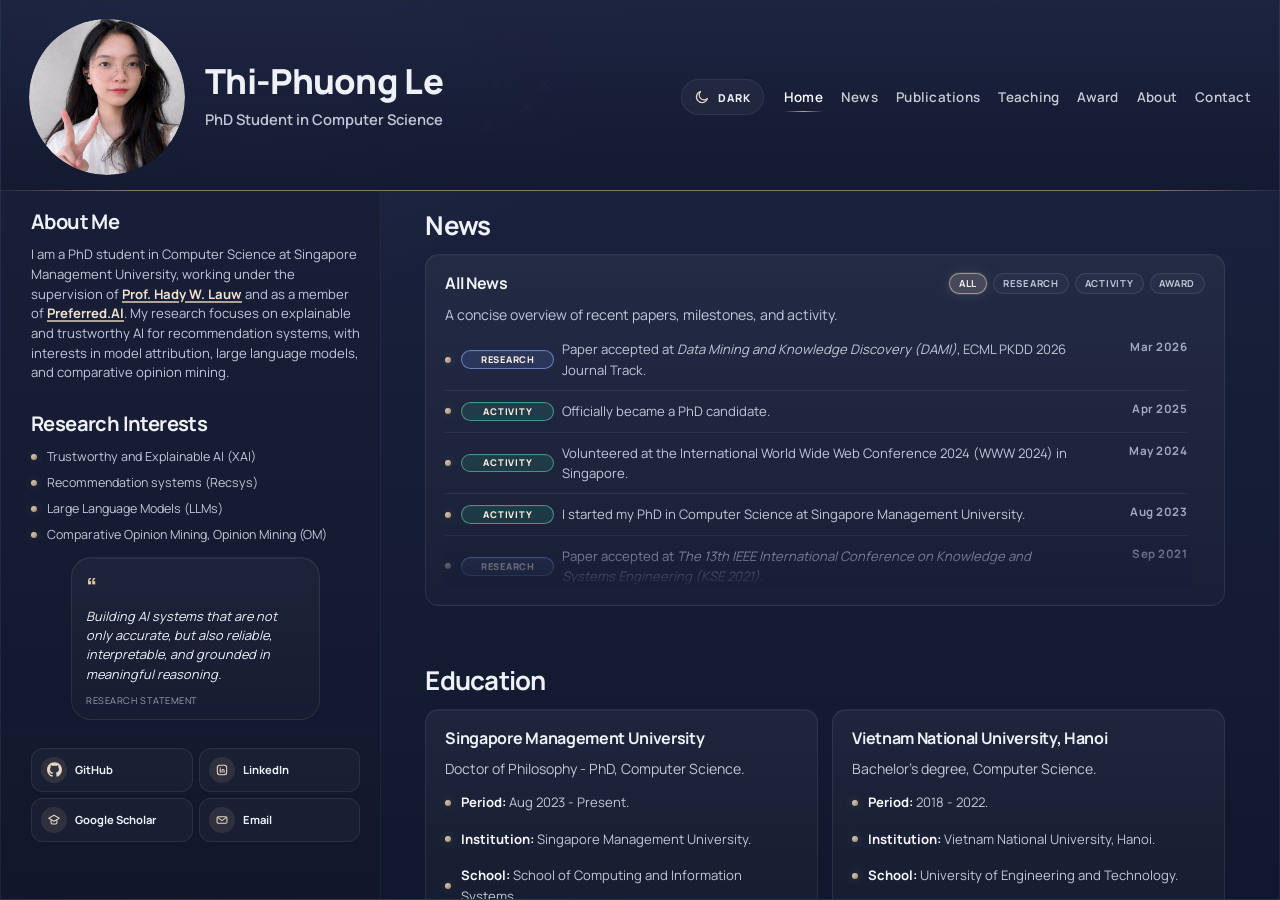
==== commit c526cd9b: "ver 1.0 fix some small issue about bullet" ====
--- a/index.html
+++ b/index.html
@@ -92,7 +92,14 @@
               <h2>About Me</h2>
               <p>
                 I am a PhD student in Computer Science at Singapore Management
-                University and a member of
+                University, working under the supervision of
+                <a
+                  class="inline-link"
+                  href="https://www.hadylauw.com/"
+                  target="_blank"
+                  rel="noreferrer"
+                >Prof. Hady W. Lauw</a>
+                and as a member of
                 <a
                   class="inline-link"
                   href="https://preferred.ai/people"
--- a/styles.css
+++ b/styles.css
@@ -39,10 +39,10 @@
   --sidebar-top: rgba(251, 248, 242, 0.98);
   --sidebar-bottom: rgba(245, 239, 230, 0.96);
   --card: #fffdfa;
-  --card-text: #2b302f;
-  --card-muted: #756d63;
-  --text: #24303a;
-  --muted: #6b717a;
+  --card-text: #21282d;
+  --card-muted: #615a53;
+  --text: #1c2731;
+  --muted: #505a64;
   --accent: #9b8466;
   --accent-strong: #6d5a43;
   --line: rgba(58, 57, 52, 0.12);
@@ -548,19 +548,23 @@
 }
 
 .inline-link {
-  color: var(--accent-strong);
+  color: #f0e2cc;
+  font-weight: 700;
   text-decoration: underline;
-  text-decoration-color: rgba(229, 215, 196, 0.34);
-  text-underline-offset: 0.16em;
+  text-decoration-color: rgba(229, 215, 196, 0.72);
+  text-decoration-thickness: 1.5px;
+  text-underline-offset: 0.18em;
   transition:
     color 180ms ease,
-    text-decoration-color 180ms ease;
+    text-decoration-color 180ms ease,
+    text-decoration-thickness 180ms ease;
 }
 
 .inline-link:hover,
 .inline-link:focus-visible {
-  color: #fff3da;
-  text-decoration-color: rgba(255, 243, 218, 0.62);
+  color: #fff7ea;
+  text-decoration-color: rgba(255, 243, 218, 0.96);
+  text-decoration-thickness: 2px;
 }
 
 .sidebar-block > .eyebrow {
@@ -998,6 +1002,10 @@
 }
 
 .news-item-main {
+  display: grid;
+  grid-template-columns: auto minmax(0, 1fr);
+  align-items: center;
+  column-gap: 8px;
   min-width: 0;
 }
 
@@ -1014,7 +1022,8 @@
 }
 
 .news-item-copy {
-  display: inline;
+  display: block;
+  min-width: 0;
 }
 
 .news-scroll-wrap {
@@ -1378,7 +1387,7 @@
   display: inline-flex;
   align-items: center;
   justify-content: center;
-  margin-right: 8px;
+  margin-right: 0;
   padding: 0.18rem 0.45rem;
   min-width: 5.8rem;
   border-radius: 999px;
@@ -2688,7 +2697,7 @@
 }
 
 :root[data-theme="light"] .site-nav a {
-  color: rgba(28, 37, 53, 0.78);
+  color: rgba(28, 37, 53, 0.88);
 }
 
 :root[data-theme="light"] .site-nav a:hover,
@@ -2760,9 +2769,15 @@
 :root[data-theme="light"] .eyebrow,
 :root[data-theme="light"] .status-pill,
 :root[data-theme="light"] .home-signal-card span,
+:root[data-theme="light"] .quick-link-kicker,
 :root[data-theme="light"] body[data-page="contact"] .contact-method-label,
 :root[data-theme="light"] body[data-page="contact"] .contact-field span {
-  color: rgba(101, 98, 91, 0.84);
+  color: rgba(86, 82, 75, 0.94);
+}
+
+:root[data-theme="light"] .brand-role,
+:root[data-theme="light"] .theme-toggle-label {
+  color: #45515b;
 }
 
 :root[data-theme="light"] .social-link,
@@ -2772,7 +2787,7 @@
 :root[data-theme="light"] body[data-page="publications"] .publication-action,
 :root[data-theme="light"] body[data-page="contact"] .contact-submit,
 :root[data-theme="light"] body[data-page="contact"] .contact-method {
-  color: #3a3f45;
+  color: #2f363d;
 }
 
 :root[data-theme="light"] .sidebar-list li::before,
@@ -2784,6 +2799,10 @@
 
 :root[data-theme="light"] .quote-mark {
   color: rgba(155, 132, 100, 0.72);
+}
+
+:root[data-theme="light"] .quote-card footer {
+  color: rgba(86, 82, 75, 0.9);
 }
 
 :root[data-theme="light"] .news-date,
@@ -2793,17 +2812,17 @@
 :root[data-theme="light"] body[data-page="publications"] .publication-meta,
 :root[data-theme="light"] body[data-page="publications"] .publication-note,
 :root[data-theme="light"] body[data-page="about"] .about-education-list span {
-  color: rgba(95, 98, 102, 0.84);
+  color: rgba(72, 78, 84, 0.96);
 }
 
 :root[data-theme="light"] .news-item-copy {
-  color: #32383c;
+  color: #242c33;
 }
 
 :root[data-theme="light"] .news-filter-button {
   border-color: rgba(91, 86, 75, 0.12);
   background: rgba(255, 252, 247, 0.86);
-  color: #6d726f;
+  color: #535b5b;
   box-shadow: none;
 }
 
@@ -2889,28 +2908,40 @@
 :root[data-theme="light"] body[data-page="about"] .about-statement h4,
 :root[data-theme="light"] body[data-page="about"] .about-education-list strong,
 :root[data-theme="light"] body[data-page="contact"] .contact-method strong {
-  color: #2b302f;
+  color: #20272d;
 }
 
 :root[data-theme="light"] body[data-page="publications"] .publication-authors {
-  color: rgba(69, 71, 77, 0.76);
+  color: rgba(61, 67, 73, 0.9);
 }
 
 :root[data-theme="light"] body[data-page="publications"] .publication-year,
 :root[data-theme="light"] body[data-page="award"] .award-year {
   border-color: rgba(91, 86, 75, 0.14);
   background: rgba(123, 114, 94, 0.07);
-  color: #5a5f67;
+  color: #484f57;
 }
 
 :root[data-theme="light"] body[data-page="contact"] .contact-field input::placeholder,
 :root[data-theme="light"] body[data-page="contact"] .contact-field textarea::placeholder {
-  color: rgba(122, 119, 111, 0.62);
+  color: rgba(104, 99, 92, 0.78);
+}
+
+:root[data-theme="light"] body[data-page="contact"] .contact-field input,
+:root[data-theme="light"] body[data-page="contact"] .contact-field textarea {
+  color: #232a31;
+  caret-color: #232a31;
+}
+
+:root[data-theme="light"] .inline-link {
+  color: #7a5b37;
+  text-decoration-color: rgba(122, 91, 55, 0.56);
 }
 
 :root[data-theme="light"] .inline-link:hover,
 :root[data-theme="light"] .inline-link:focus-visible {
-  color: #6f5b43;
+  color: #563d20;
+  text-decoration-color: rgba(86, 61, 32, 0.84);
 }
 
 :root[data-theme="light"] .news-scroll-wrap::after {
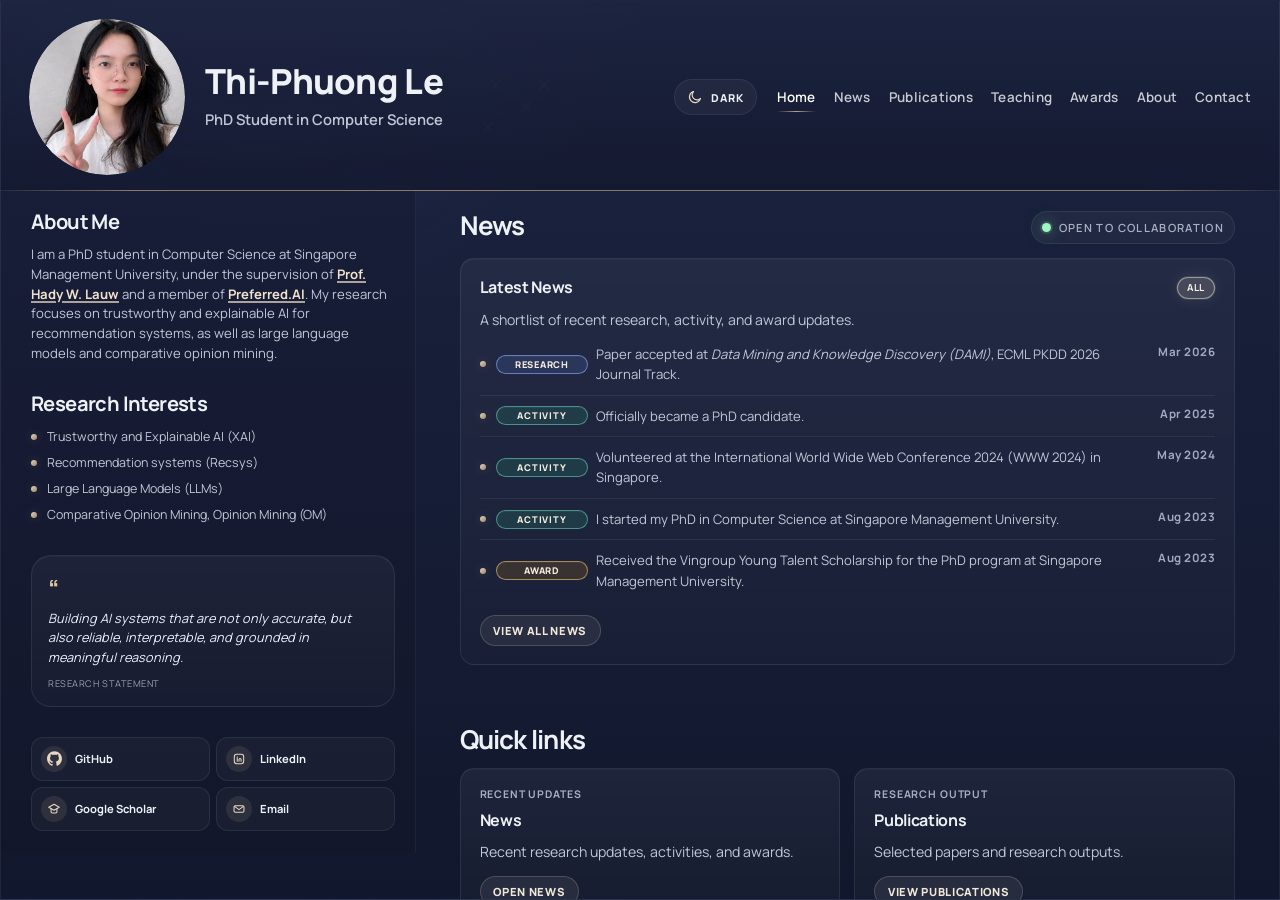
==== commit c4f7733e: "ver 2.0" ====
--- a/index.html
+++ b/index.html
@@ -78,7 +78,7 @@
             <a href="news.html" data-page="news">News</a>
             <a href="publications.html" data-page="publications">Publications</a>
             <a href="teaching.html" data-page="teaching">Teaching</a>
-            <a href="award.html" data-page="award">Award</a>
+            <a href="award.html" data-page="award">Awards</a>
             <a href="about.html" data-page="about">About</a>
             <a href="contact.html" data-page="contact">Contact</a>
           </nav>
@@ -92,23 +92,23 @@
               <h2>About Me</h2>
               <p>
                 I am a PhD student in Computer Science at Singapore Management
-                University, working under the supervision of
+                University, under the supervision of
                 <a
                   class="inline-link"
                   href="https://www.hadylauw.com/"
                   target="_blank"
                   rel="noreferrer"
                 >Prof. Hady W. Lauw</a>
-                and as a member of
+                and a member of
                 <a
                   class="inline-link"
                   href="https://preferred.ai/people"
                   target="_blank"
                   rel="noreferrer"
                 >Preferred.AI</a>.
-                My research focuses on explainable and trustworthy AI for
-                recommendation systems, with interests in model attribution,
-                large language models, and comparative opinion mining.
+                My research focuses on trustworthy and explainable AI for
+                recommendation systems, as well as large language models and
+                comparative opinion mining.
               </p>
             </section>
 
@@ -201,6 +201,7 @@
                 <div>
                   <h2>News</h2>
                 </div>
+                <span class="status-pill status-pill--availability">Open to collaboration</span>
               </div>
 
               <div class="home-panel-grid home-panel-grid--news">
@@ -220,8 +221,8 @@
 
                 <article class="home-panel home-panel--scroll home-panel--wide" data-news-filter-group>
                   <div class="home-panel-head">
-                    <h3>All News</h3>
-                    <div class="news-filter-bar" role="group" aria-label="Filter all news">
+                    <h3>Latest News</h3>
+                    <div class="news-filter-bar" role="group" aria-label="Filter latest news">
                       <button
                         class="news-filter-button is-active"
                         type="button"
@@ -230,35 +231,11 @@
                       >
                         All
                       </button>
-                      <button
-                        class="news-filter-button"
-                        type="button"
-                        data-news-filter="research"
-                        aria-pressed="false"
-                      >
-                        Research
-                      </button>
-                      <button
-                        class="news-filter-button"
-                        type="button"
-                        data-news-filter="activity"
-                        aria-pressed="false"
-                      >
-                        Activity
-                      </button>
-                      <button
-                        class="news-filter-button"
-                        type="button"
-                        data-news-filter="award"
-                        aria-pressed="false"
-                      >
-                        Award
-                      </button>
                     </div>
                   </div>
                   <p>
-                    A concise overview of recent papers, milestones, and
-                    activity.
+                    A shortlist of recent research, activity, and award
+                    updates.
                   </p>
                   <div class="news-scroll-wrap" data-scroll-fade-wrap>
                     <ul class="home-panel-list home-panel-list--scroll" data-scroll-fade-list>
@@ -310,19 +287,6 @@
                           <span class="news-date">Aug 2023</span>
                         </span>
                       </li>
-                      <li data-news-item-tag="research">
-                        <span class="news-item-row">
-                          <span class="news-item-main">
-                            <span class="news-tag news-tag--research">Research</span>
-                            <span class="news-item-copy">
-                              Paper accepted at
-                              <em>The 13th IEEE International Conference on Knowledge
-                              and Systems Engineering (KSE 2021)</em>.
-                            </span>
-                          </span>
-                          <span class="news-date">Sep 2021</span>
-                        </span>
-                      </li>
                       <li data-news-item-tag="award">
                         <span class="news-item-row">
                           <span class="news-item-main">
@@ -335,112 +299,11 @@
                           <span class="news-date">Aug 2023</span>
                         </span>
                       </li>
-                      <li data-news-item-tag="award">
-                        <span class="news-item-row">
-                          <span class="news-item-main">
-                            <span class="news-tag news-tag--award">Award</span>
-                            <span class="news-item-copy">
-                              Received the Consolation Prize in WIDS Datathon 2023,
-                              Women in Data Science Hanoi.
-                            </span>
-                          </span>
-                          <span class="news-date">Jun 2023</span>
-                        </span>
-                      </li>
-                      <li data-news-item-tag="award">
-                        <span class="news-item-row">
-                          <span class="news-item-main">
-                            <span class="news-tag news-tag--award">Award</span>
-                            <span class="news-item-copy">
-                              Received the Annual Scholarship for outstanding students
-                              at Vietnam National University, Hanoi.
-                            </span>
-                          </span>
-                          <span class="news-date">Dec 2021</span>
-                        </span>
-                      </li>
-                      <li data-news-item-tag="award">
-                        <span class="news-item-row">
-                          <span class="news-item-main">
-                            <span class="news-tag news-tag--award">Award</span>
-                            <span class="news-item-copy">
-                              Won Third prize in the SheCodes Virtual Hackathon,
-                              SheCodes Vietnam.
-                            </span>
-                          </span>
-                          <span class="news-date">Aug 2021</span>
-                        </span>
-                      </li>
-                      <li data-news-item-tag="award">
-                        <span class="news-item-row">
-                          <span class="news-item-main">
-                            <span class="news-tag news-tag--award">Award</span>
-                            <span class="news-item-copy">
-                              Won Second prize in the Scientific Research Conference
-                              for Undergraduates, FIT, UET-VNU.
-                            </span>
-                          </span>
-                          <span class="news-date">Jan 2020</span>
-                        </span>
-                      </li>
                     </ul>
                   </div>
-                </article>
-              </div>
-            </section>
-
-            <section class="content-group reveal home-section">
-              <div class="group-heading">
-                <div>
-                  <h2>Education</h2>
-                </div>
-              </div>
-
-              <div class="home-panel-grid">
-                <article class="home-panel">
-                  <h3>Singapore Management University</h3>
-                  <p>
-                    Doctor of Philosophy - PhD, Computer Science.
-                  </p>
-                  <ul class="home-panel-list">
-                    <li>
-                      <strong>Period:</strong> Aug 2023 - Present.
-                    </li>
-                    <li>
-                      <strong>Institution:</strong> Singapore Management
-                      University.
-                    </li>
-                    <li>
-                      <strong>School:</strong> School of Computing and Information
-                      Systems.
-                    </li>
-                    <li>
-                      <strong>Location:</strong> Singapore.
-                    </li>
-                  </ul>
-                </article>
-
-                <article class="home-panel">
-                  <h3>Vietnam National University, Hanoi</h3>
-                  <p>
-                    Bachelor's degree, Computer Science.
-                  </p>
-                  <ul class="home-panel-list">
-                    <li>
-                      <strong>Period:</strong> 2018 - 2022.
-                    </li>
-                    <li>
-                      <strong>Institution:</strong> Vietnam National University,
-                      Hanoi.
-                    </li>
-                    <li>
-                      <strong>School:</strong> University of Engineering and Technology.
-                    </li>
-                    <li>
-                      <strong>Degree:</strong> Bachelor's degree in Computer
-                      Science.
-                    </li>
-                  </ul>
+                  <div class="home-panel-actions">
+                    <a class="quick-link-action" href="news.html">View all news</a>
+                  </div>
                 </article>
               </div>
             </section>
@@ -520,14 +383,14 @@
                 <article class="home-panel quick-link-card">
                   <span class="quick-link-kicker">Recent updates</span>
                   <h3>News</h3>
-                  <p>Recent research updates, activities, upcoming plans, and awards.</p>
+                  <p>Recent research updates, activities, and awards.</p>
                   <a class="quick-link-action" href="news.html">Open news</a>
                 </article>
 
                 <article class="home-panel quick-link-card">
                   <span class="quick-link-kicker">Research output</span>
                   <h3>Publications</h3>
-                  <p>Selected papers and research outputs across journals, conferences, and preprints.</p>
+                  <p>Selected papers and research outputs.</p>
                   <a class="quick-link-action" href="publications.html">View publications</a>
                 </article>
 
--- a/styles.css
+++ b/styles.css
@@ -351,7 +351,7 @@
   position: relative;
   z-index: 1;
   display: grid;
-  grid-template-columns:  minmax(220px, 0.3fr) minmax(0, 0.7fr);
+  grid-template-columns: minmax(220px, 0.34fr) minmax(0, 0.7fr);
 }
 
 body:not([data-page="home"]) .board-layout {
@@ -407,6 +407,14 @@
   margin-top: 0;
 }
 
+body[data-page="home"] .sidebar .quote-card {
+  margin-top: 18px;
+}
+
+body[data-page="home"] .sidebar .social-grid {
+  margin-top: 18px;
+}
+
 body[data-page="home"] .sidebar-block h2 {
   font-size: 1.26rem;
 }
@@ -425,7 +433,7 @@
 }
 
 body[data-page="home"] .quote-card {
-  padding: 16px 14px 12px;
+  padding: 20px 16px 16px;
 }
 
 body[data-page="home"] .quote-card p {
@@ -610,6 +618,7 @@
 }
 
 .quote-card {
+  margin: 18px 0 0;
   position: relative;
   padding: 20px 18px 16px;
   border-radius: var(--radius-lg);
@@ -699,6 +708,53 @@
   border-radius: 999px;
   border: 1px solid rgba(255, 255, 255, 0.08);
   background: rgba(255, 255, 255, 0.04);
+}
+
+.status-pill--availability {
+  display: inline-flex;
+  align-items: center;
+  gap: 8px;
+}
+
+.status-pill--availability::before {
+  content: "";
+  width: 9px;
+  height: 9px;
+  flex: 0 0 9px;
+  border-radius: 50%;
+  background: #9df7bf;
+  box-shadow:
+    0 0 0 2px rgba(157, 247, 191, 0.14),
+    0 0 16px rgba(157, 247, 191, 0.48),
+    0 0 26px rgba(92, 222, 144, 0.22);
+  animation: availability-pulse 2.4s ease-in-out infinite;
+}
+
+@keyframes availability-pulse {
+  0%,
+  100% {
+    opacity: 0.78;
+    transform: scale(0.94);
+    box-shadow:
+      0 0 0 2px rgba(157, 247, 191, 0.1),
+      0 0 10px rgba(157, 247, 191, 0.2),
+      0 0 18px rgba(92, 222, 144, 0.12);
+  }
+
+  50% {
+    opacity: 1;
+    transform: scale(1.08);
+    box-shadow:
+      0 0 0 3px rgba(157, 247, 191, 0.16),
+      0 0 18px rgba(157, 247, 191, 0.52),
+      0 0 32px rgba(92, 222, 144, 0.24);
+  }
+}
+
+@media (prefers-reduced-motion: reduce) {
+  .status-pill--availability::before {
+    animation: none;
+  }
 }
 
 .home-lead-title {
@@ -962,7 +1018,16 @@
 }
 
 body[data-page="home"] .home-panel-list--scroll {
+  height: auto;
+  overflow: visible;
+  padding-right: 0;
+  scrollbar-gutter: auto;
+  scrollbar-width: auto;
   gap: 0;
+}
+
+body[data-page="home"] .news-scroll-wrap::after {
+  display: none;
 }
 
 .home-panel-list--scroll::-webkit-scrollbar {
@@ -1039,8 +1104,11 @@
   right: 14px;
   height: 56px;
   opacity: 0;
+  transform: translateY(8px);
   pointer-events: none;
-  transition: opacity 180ms ease;
+  transition:
+    opacity 220ms ease,
+    transform 220ms ease;
   z-index: 1;
 }
 
@@ -1059,14 +1127,43 @@
 
 .news-scroll-wrap.has-bottom-fade::after {
   opacity: 1;
+  transform: translateY(0);
 }
 
 body[data-page="publications"] .news-scroll-wrap::after {
+  right: 18px;
+  height: 76px;
   background: linear-gradient(
     180deg,
-    rgba(18, 23, 43, 0),
-    rgba(18, 23, 43, 0.98)
+    rgba(18, 23, 43, 0) 0%,
+    rgba(18, 23, 43, 0.16) 36%,
+    rgba(18, 23, 43, 0.68) 82%,
+    rgba(18, 23, 43, 0.96) 100%
   );
+}
+
+body[data-page="publications"] .publication-scroll-wrap {
+  border-radius: 0 0 calc(var(--radius-md) - 2px) calc(var(--radius-md) - 2px);
+}
+
+body[data-page="publications"] .publication-scroll-wrap::after {
+  right: 18px;
+  height: 74px;
+  transform: none;
+  transition: opacity 240ms ease;
+  border-radius: 0 0 calc(var(--radius-md) - 2px) calc(var(--radius-md) - 2px);
+  background: linear-gradient(
+    180deg,
+    rgba(24, 30, 55, 0) 0%,
+    rgba(24, 30, 55, 0.1) 32%,
+    rgba(24, 30, 55, 0.34) 62%,
+    rgba(24, 30, 55, 0.76) 88%,
+    rgba(24, 30, 55, 0.92) 100%
+  );
+}
+
+body[data-page="publications"] .publication-scroll-wrap.has-bottom-fade::after {
+  transform: none;
 }
 
 body[data-page="home"] .home-panel-list--scroll li {
@@ -1225,6 +1322,10 @@
     box-shadow 180ms ease;
 }
 
+.home-panel-actions {
+  margin-top: 22px;
+}
+
 .quick-link-action:hover,
 .quick-link-action:focus-visible {
   transform: translateY(-1px);
@@ -1550,6 +1651,7 @@
   height: 25rem;
   overflow-y: auto;
   padding-right: 14px;
+  padding-bottom: 18px;
   background-image: linear-gradient(rgba(255, 255, 255, 0.06), rgba(255, 255, 255, 0.06));
   background-repeat: no-repeat;
   background-size: 8px calc(100% - 4px);
@@ -1887,6 +1989,42 @@
   margin-top: 10px;
 }
 
+body[data-page="about"] .about-education-list {
+  margin: 10px 0 0;
+  padding: 0;
+  list-style: none;
+  display: grid;
+  gap: 0;
+}
+
+body[data-page="about"] .about-education-list li {
+  display: grid;
+  gap: 4px;
+  padding: 10px 0;
+  border-bottom: 1px solid rgba(255, 255, 255, 0.07);
+}
+
+body[data-page="about"] .about-education-list li:first-child {
+  padding-top: 0;
+}
+
+body[data-page="about"] .about-education-list li:last-child {
+  padding-bottom: 0;
+  border-bottom: 0;
+}
+
+body[data-page="about"] .about-education-list strong {
+  color: #f7f8fc;
+  font-size: 0.82rem;
+  line-height: 1.4;
+}
+
+body[data-page="about"] .about-education-list span {
+  color: var(--muted);
+  font-size: 0.78rem;
+  line-height: 1.5;
+}
+
 body[data-page="about"] .about-statement {
   padding: 14px 15px;
   border-radius: 14px;
@@ -2241,68 +2379,28 @@
     scrollbar-color: rgba(185, 161, 134, 0.28) transparent;
   }
 
-  body.is-frozen-scroll:not([data-page="home"]) .board-layout {
+  body.is-frozen-scroll .board-layout {
     overflow: hidden;
   }
 
   body[data-page="home"] .board-layout {
-    overflow: hidden;
-    align-items: stretch;
+    overflow-y: auto;
+    align-items: start;
   }
 
   body[data-page="home"] .sidebar {
-    position: static;
-    align-self: stretch;
-    height: 100%;
+    position: sticky;
+    top: 0;
+    align-self: start;
+    height: auto;
     max-height: none;
-    overflow: hidden;
-    scrollbar-width: auto;
-    scrollbar-color: auto;
+    overflow: visible;
   }
 
   body[data-page="home"] .content-column {
-    height: 100%;
-    overflow-y: auto;
-    overscroll-behavior: contain;
-    scrollbar-gutter: stable;
-    scrollbar-width: thin;
-    scrollbar-color: rgba(185, 161, 134, 0.28) transparent;
-  }
-
-  body.is-frozen-scroll[data-page="home"] .content-column {
-    overflow: hidden;
-  }
-
-  body[data-page="home"] .sidebar::-webkit-scrollbar {
-    width: 6px;
-  }
-
-  body[data-page="home"] .sidebar::-webkit-scrollbar-track {
-    background: transparent;
-  }
-
-  body[data-page="home"] .sidebar::-webkit-scrollbar-thumb {
-    border-radius: 999px;
-    background: rgba(185, 161, 134, 0.22);
-  }
-
-  body[data-page="home"] .content-column::-webkit-scrollbar {
-    width: 10px;
-  }
-
-  body[data-page="home"] .content-column::-webkit-scrollbar-track {
-    background: transparent;
-  }
-
-  body[data-page="home"] .content-column::-webkit-scrollbar-thumb {
-    border: 2px solid transparent;
-    border-radius: 999px;
-    background: linear-gradient(
-      180deg,
-      rgba(185, 161, 134, 0.42),
-      rgba(185, 161, 134, 0.18)
-    );
-    background-clip: padding-box;
+    height: auto;
+    overflow: visible;
+    padding-right: 34px;
   }
 
   .board-layout::-webkit-scrollbar {
@@ -2790,6 +2888,14 @@
   color: #2f363d;
 }
 
+:root[data-theme="light"] .status-pill--availability::before {
+  background: #2f9665;
+  box-shadow:
+    0 0 0 2px rgba(47, 150, 101, 0.12),
+    0 0 12px rgba(47, 150, 101, 0.2),
+    0 0 18px rgba(47, 150, 101, 0.1);
+}
+
 :root[data-theme="light"] .sidebar-list li::before,
 :root[data-theme="light"] .detail-list li::before,
 :root[data-theme="light"] .home-panel-list li::before {
@@ -2947,16 +3053,32 @@
 :root[data-theme="light"] .news-scroll-wrap::after {
   background: linear-gradient(
     180deg,
-    rgba(244, 239, 231, 0),
-    rgba(244, 239, 231, 0.98)
+    rgba(244, 239, 231, 0) 0%,
+    rgba(244, 239, 231, 0.16) 32%,
+    rgba(244, 239, 231, 0.48) 62%,
+    rgba(244, 239, 231, 0.84) 88%,
+    rgba(244, 239, 231, 0.97) 100%
   );
 }
 
 :root[data-theme="light"] body[data-page="publications"] .news-scroll-wrap::after {
   background: linear-gradient(
     180deg,
-    rgba(248, 244, 238, 0),
-    rgba(248, 244, 238, 0.98)
+    rgba(248, 244, 238, 0) 0%,
+    rgba(248, 244, 238, 0.22) 36%,
+    rgba(248, 244, 238, 0.8) 82%,
+    rgba(248, 244, 238, 0.97) 100%
+  );
+}
+
+:root[data-theme="light"] body[data-page="publications"] .publication-scroll-wrap::after {
+  background: linear-gradient(
+    180deg,
+    rgba(248, 244, 238, 0) 0%,
+    rgba(248, 244, 238, 0.16) 32%,
+    rgba(248, 244, 238, 0.48) 62%,
+    rgba(248, 244, 238, 0.84) 88%,
+    rgba(248, 244, 238, 0.97) 100%
   );
 }
 
